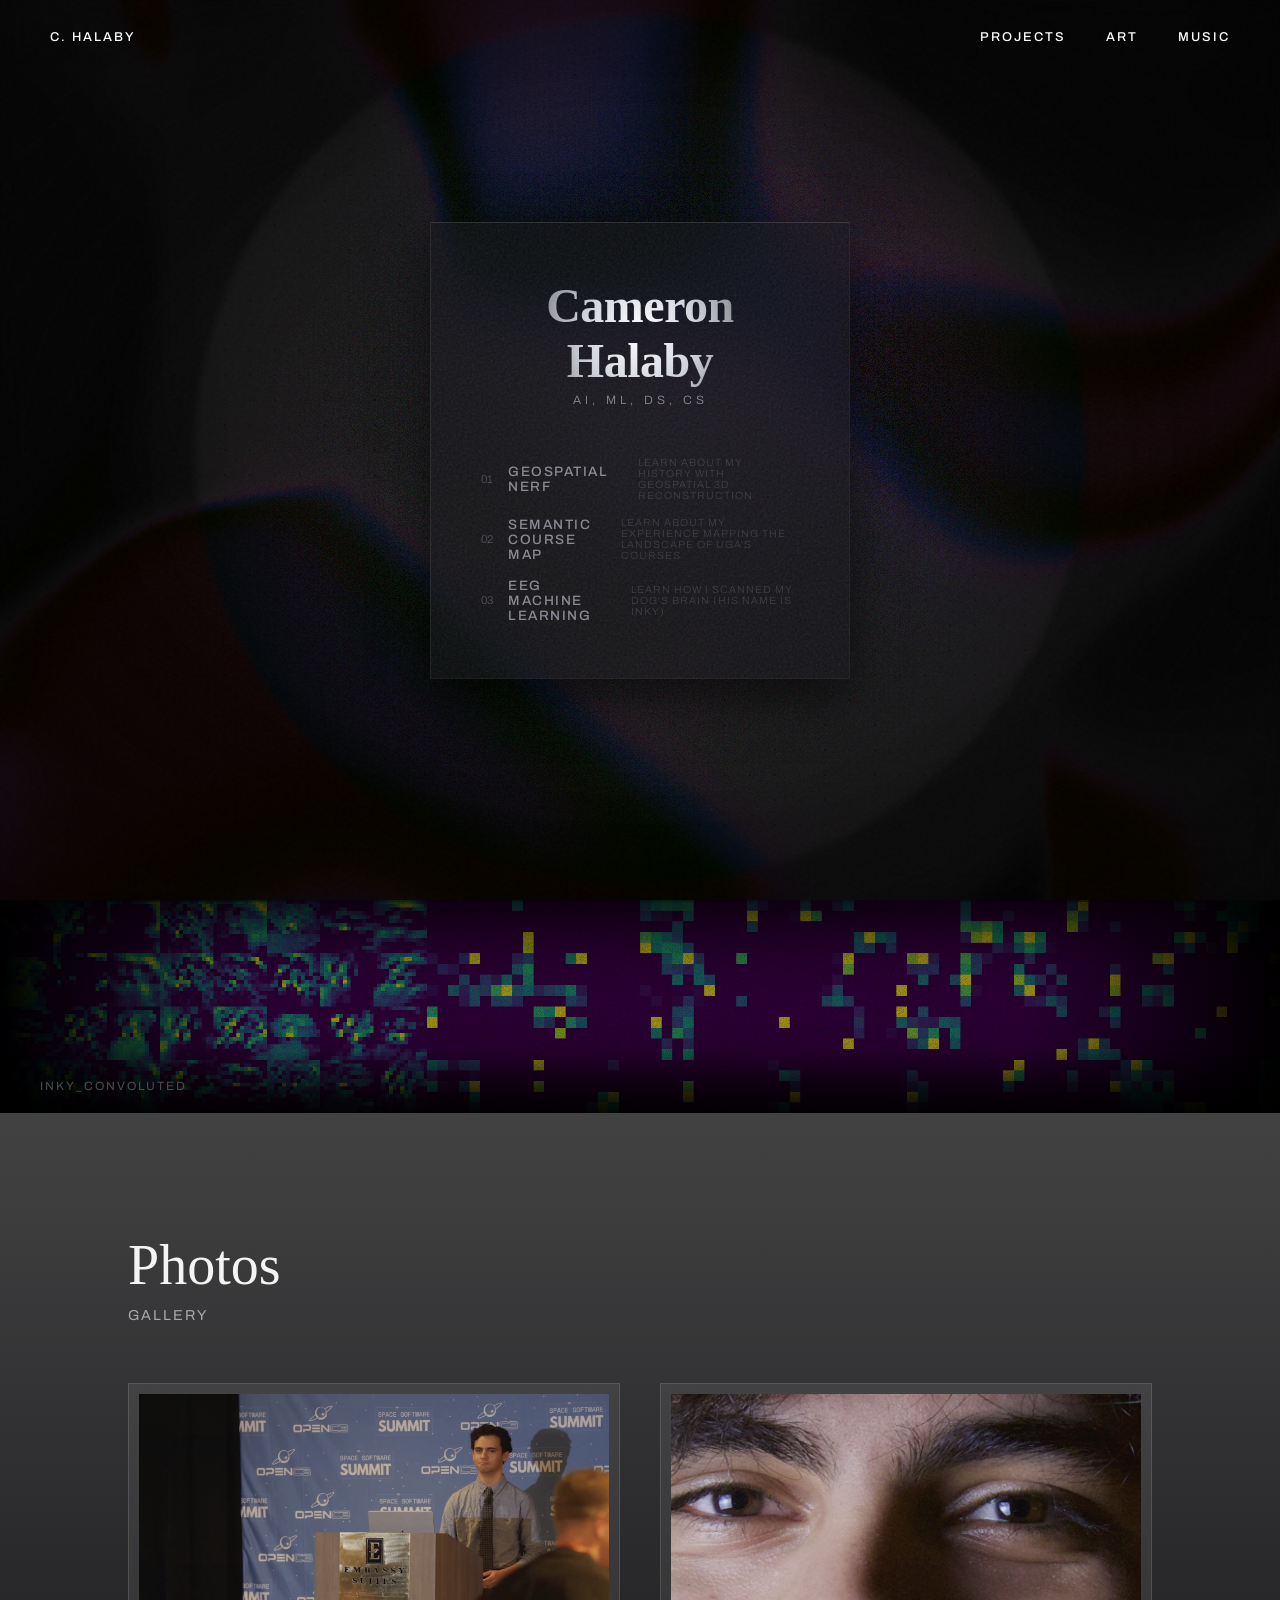
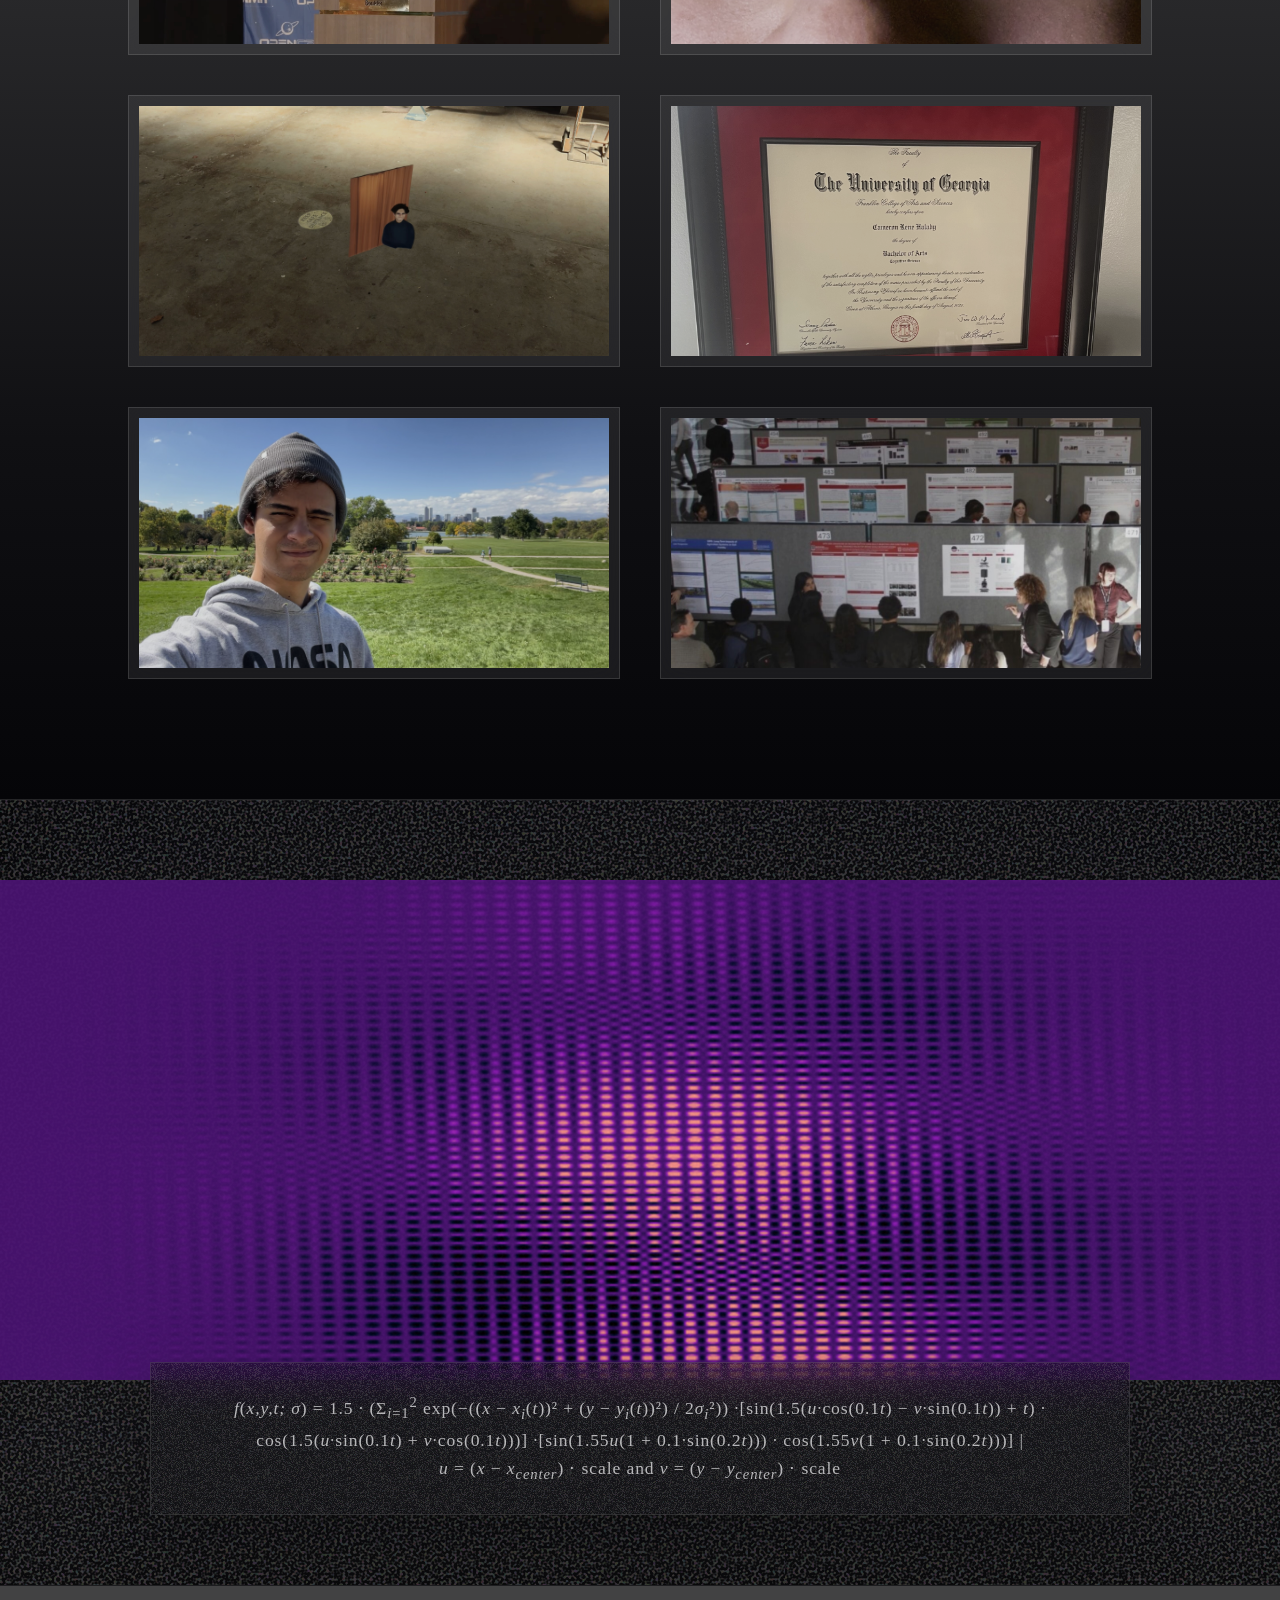
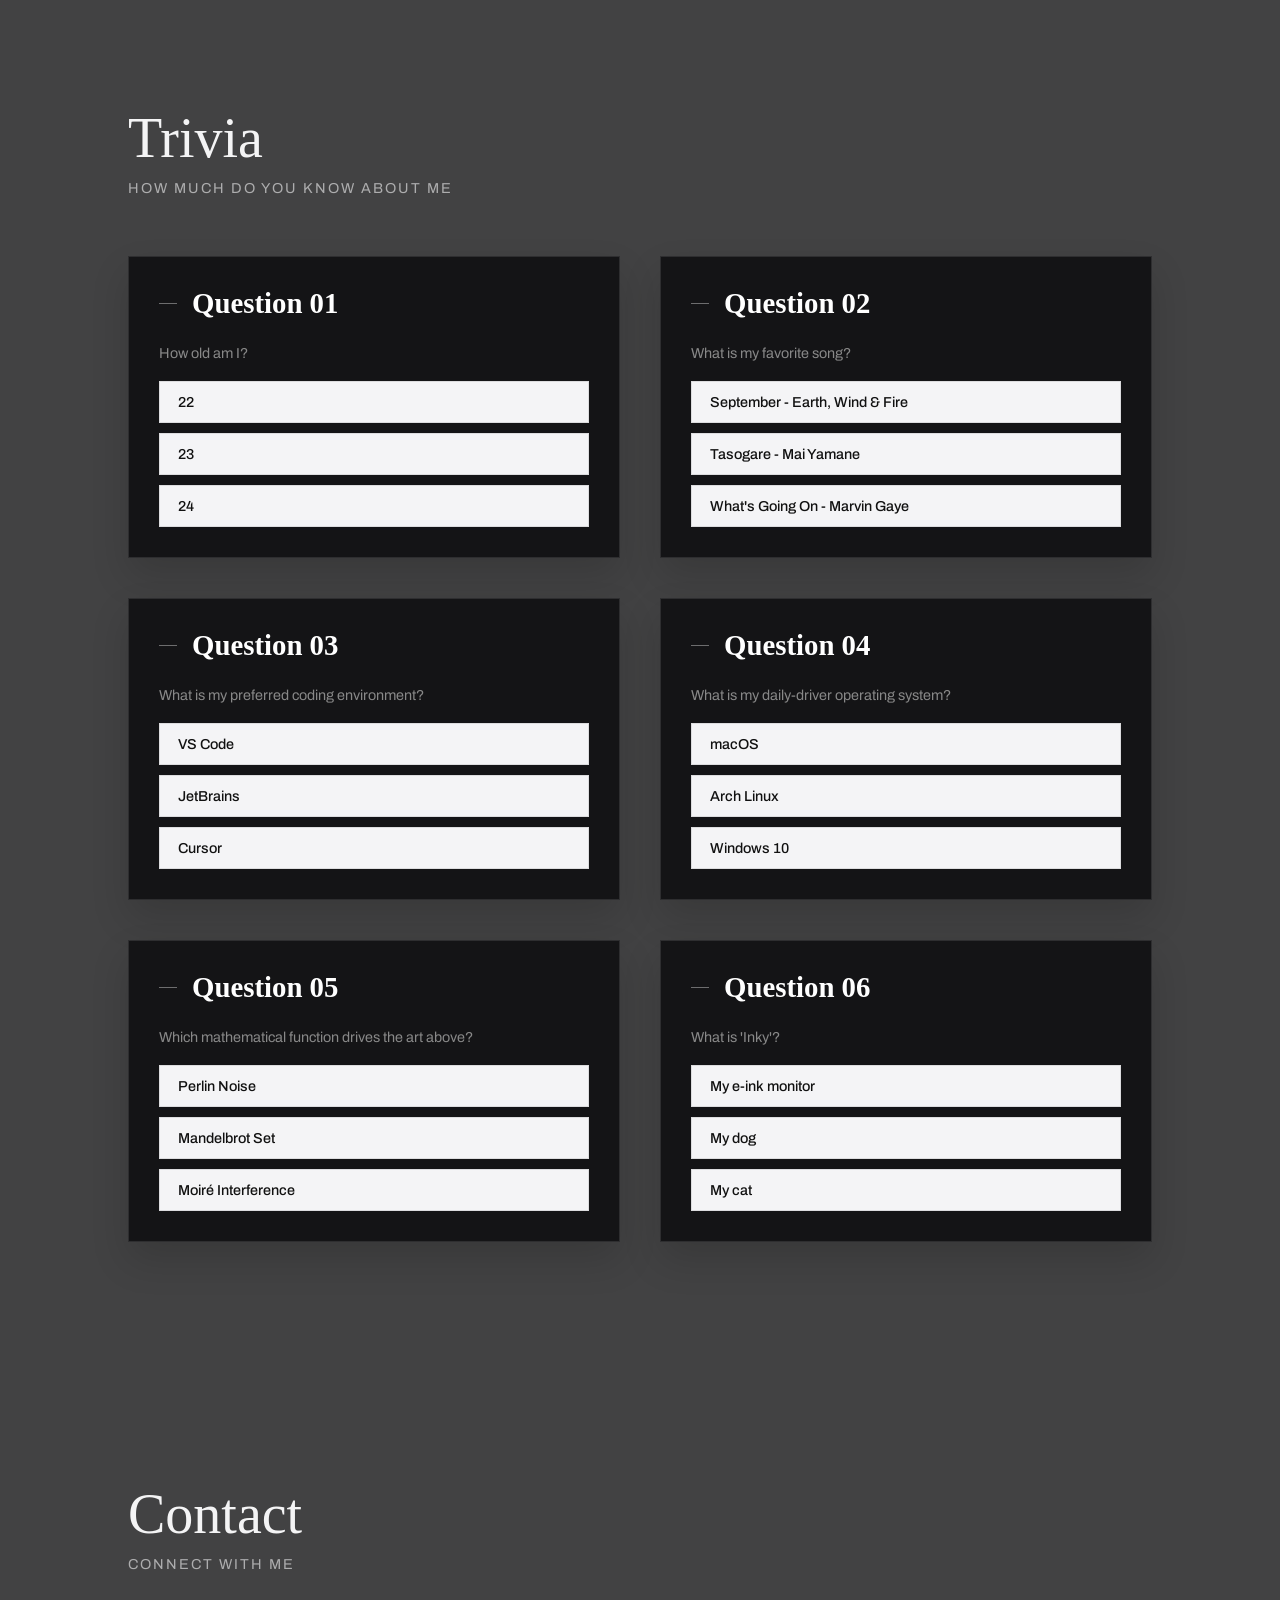
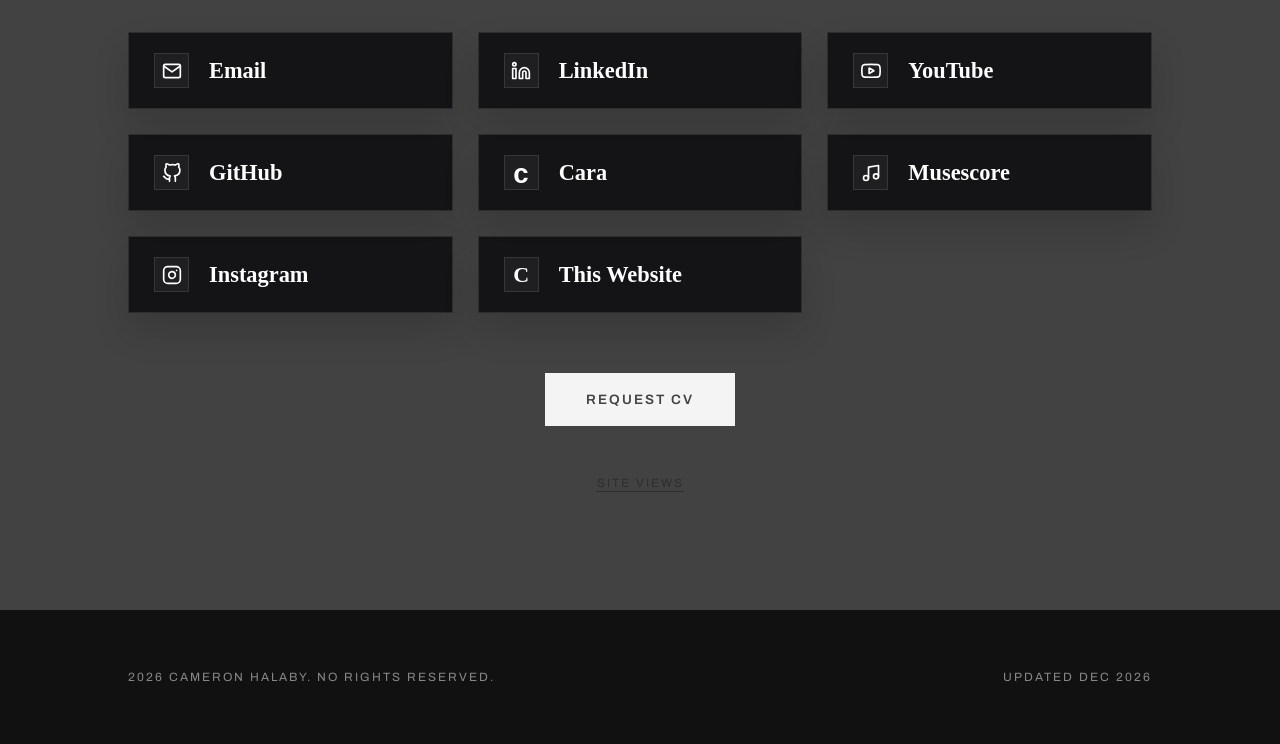
==== index.html @ 306b41c5 "Update" ====
<!DOCTYPE html>
<html lang="en">
<head>
    <meta charset="UTF-8">
    <meta name="viewport" content="width=device-width, initial-scale=1.0">
    <title>Cameron Halaby</title>
    
    <link rel="icon" href="./assets/icon.png" type="image/png">
    <link rel="preconnect" href="https://fonts.bunny.net">
    <link href="https://fonts.bunny.net/css?family=cormorant-garamond:400,500,600,700|archivo:300,400,500" rel="stylesheet" />

    <style>
        /* DYNAMIC THEME VARIABLES (Updated by JS) */
        :root {
            --bg-color: #ecece9;
            --heading-color: #111111;
            --text-color: #111111;
            --mouse-x: 50vw;
            --mouse-y: 50vh;
            --mouse-x-rel: 50%;
            --mouse-y-rel: 50%;
        }

        * { box-sizing: border-box; margin: 0; padding: 0; }
        img { display: block; margin: 0; }

        body, html {
            width: 100vw;
            background-color: var(--bg-color);
            font-family: 'Archivo', sans-serif;
            color: var(--text-color);
            -webkit-font-smoothing: antialiased;
            overflow-x: hidden;
            transition: background-color 2s ease, color 2s ease;
        }

        body::before {
            content: '';
            position: fixed;
            inset: -2px;
            z-index: 900;
            pointer-events: none;
            background: radial-gradient(ellipse at center, transparent 50%, rgba(0,0,0,0.18) 100%);
            backdrop-filter: blur(10px);
            -webkit-backdrop-filter: blur(10px);
            mask-image: radial-gradient(ellipse at center, transparent 54%, rgba(0,0,0,0.75) 82%, #000 100%);
            -webkit-mask-image: radial-gradient(ellipse at center, transparent 54%, rgba(0,0,0,0.75) 82%, #000 100%);
        }

        body::after {
            content: '';
            position: fixed;
            inset: 0;
            z-index: 901;
            pointer-events: none;
            opacity: 0.045;
            mix-blend-mode: overlay;
            background-image: url("data:image/svg+xml,%3Csvg viewBox='0 0 180 180' xmlns='http://www.w3.org/2000/svg'%3E%3Cfilter id='n'%3E%3CfeTurbulence type='fractalNoise' baseFrequency='1.1' numOctaves='2' stitchTiles='stitch'/%3E%3CfeColorMatrix type='matrix' values='1 0 0 0 0 0 1 0 0 0 0 0 1 0 0 0 0 0 6 -2.8'/%3E%3C/filter%3E%3Crect width='100%25' height='100%25' filter='url(%23n)'/%3E%3C/svg%3E");
        }

        /* NAVIGATION */
        .site-header {
            position: fixed; top: 0; width: 100%; padding: 30px 50px;
            display: flex; justify-content: space-between; align-items: center; z-index: 1000; pointer-events: none;
        }
        .header-logo, .header-nav a {
            pointer-events: auto; text-decoration: none; font-family: 'Archivo', sans-serif;
            font-size: 0.8rem; letter-spacing: 2px; text-transform: uppercase; font-weight: 500;
            color: #ffffff; mix-blend-mode: difference; 
        }
        .header-nav { display: flex; gap: 40px; }

        /* FLOATING AUDIO PLAYER WITH VOLUME */
        .audio-player { position: fixed; bottom: 30px; right: 40px; z-index: 9999; font-family: 'Archivo', sans-serif; font-size: 0.75rem; letter-spacing: 2px; text-transform: uppercase; color: #ffffff; opacity: 0; transition: opacity 1.5s ease; mix-blend-mode: difference; display: flex; flex-direction: column; align-items: flex-end; gap: 10px; }
        .audio-player a { color: inherit; text-decoration: none; pointer-events: auto; }
        .audio-player u { text-underline-offset: 4px; text-decoration-thickness: 1px; transition: color 0.3s ease; }
        .audio-player a:hover u { color: #a78bfa; }
        .audio-vol-wrapper { display: flex; align-items: center; gap: 10px; font-size: 0.6rem; opacity: 0.5; transition: opacity 0.3s; pointer-events: auto; }
        .audio-vol-wrapper:hover { opacity: 1; }
        .vol-slider { -webkit-appearance: none; width: 80px; height: 2px; background: rgba(255,255,255,0.3); border-radius: 1px; outline: none; cursor: pointer; }
        .vol-slider::-webkit-slider-thumb { -webkit-appearance: none; width: 8px; height: 8px; border-radius: 50%; background: #fff; }

        /* HERO SECTION */
        .hero-section {
            position: relative; width: 100vw; height: 100vh; background-color: #000000; overflow: hidden;
            display: flex; align-items: center; justify-content: center;
        }
        .hero-base-darkness { position: absolute; inset: 0; background-color: #000000; z-index: 0; }
        .spotlight-wrapper {
            position: absolute; inset: 0; z-index: 1;
            -webkit-mask-image: radial-gradient(circle 450px at var(--mouse-x) var(--mouse-y), rgba(0,0,0,1) 0%, rgba(0,0,0,0.5) 40%, rgba(0,0,0,0) 100%);
            mask-image: radial-gradient(circle 450px at var(--mouse-x) var(--mouse-y), rgba(0,0,0,1) 0%, rgba(0,0,0,0.5) 40%, rgba(0,0,0,0) 100%);
            transition: -webkit-mask-image 0.1s ease-out;
        }
        .fluid-texture {
            width: 120vw; height: 120vh; position: absolute; top: -10%; left: -10%;
            background: repeating-linear-gradient(45deg, #020105 0%, #08031a 10%, #180536 20%, #5c0d48 30%, #020105 40%);
            filter: url(#dithered-marble); opacity: 0.95; animation: fluidPan 40s linear infinite;
        }
        @keyframes fluidPan {
            0% { transform: translate(0, 0); } 50% { transform: translate(-2%, -2%); } 100% { transform: translate(0, 0); }
        }
        #flow-gradient-canvas {
            position: absolute;
            inset: -8%;
            width: 116%;
            height: 116%;
            z-index: 2;
            pointer-events: none;
            opacity: var(--hero-flow-opacity, 0.68);
            mix-blend-mode: normal;
            filter: saturate(1.12) contrast(1.02);
            transform: translateZ(0);
        }
        .hero-section::after {
            content: '';
            position: absolute;
            inset: 0;
            z-index: 3;
            pointer-events: none;
            opacity: var(--hero-flow-grain-opacity, 0.08);
            mix-blend-mode: overlay;
            background-image:
                radial-gradient(circle at center, transparent 0 52%, rgba(0,0,0,0.72) 100%),
                url("data:image/svg+xml,%3Csvg viewBox='0 0 96 96' xmlns='http://www.w3.org/2000/svg'%3E%3Cfilter id='n'%3E%3CfeTurbulence type='fractalNoise' baseFrequency='2.7' numOctaves='1' stitchTiles='stitch'/%3E%3CfeColorMatrix type='matrix' values='1 0 0 0 0 0 1 0 0 0 0 0 1 0 0 0 0 0 7 -3'/%3E%3C/filter%3E%3Crect width='100%25' height='100%25' filter='url(%23n)'/%3E%3C/svg%3E");
        }
        #particle-canvas { position: absolute; inset: 0; z-index: 4; pointer-events: none; }

        /* HERO EDITORIAL GLASS UI */
        .hero-ui { position: relative; z-index: 10; perspective: 2000px; }
        .glass-card {
            position: relative; width: 420px; padding: 55px 50px; border-radius: 0;
            background: rgba(12, 12, 15, 0.48); backdrop-filter: blur(28px) saturate(1.05);
            -webkit-backdrop-filter: blur(35px) saturate(1.1);
            border: 1px solid rgba(255, 255, 255, 0.08); border-top: 1px solid rgba(255, 255, 255, 0.15);
            border-left: 1px solid rgba(255, 255, 255, 0.1); box-shadow: 0 18px 45px rgba(0, 0, 0, 0.55);
            transform-style: preserve-3d; transition: transform 0.1s ease-out, box-shadow 0.1s ease-out;
            display: flex; flex-direction: column; align-items: center;
        }
        .glass-card::before {
            content: ''; position: absolute; inset: 0; opacity: 0.1;
            background-image: url("data:image/svg+xml,%3Csvg viewBox='0 0 200 200' xmlns='http://www.w3.org/2000/svg'%3E%3Cfilter id='noiseFilter'%3E%3CfeTurbulence type='fractalNoise' baseFrequency='0.9' numOctaves='2' stitchTiles='stitch'/%3E%3C/filter%3E%3Crect width='100%25' height='100%25' filter='url(%23noiseFilter)'/%3E%3C/svg%3E");
            z-index: -1; pointer-events: none;
        }
        .hero-name {
            font-family: 'Cormorant Garamond', serif; font-weight: 600; font-size: 3rem; letter-spacing: -0.5px;
            margin-bottom: 5px; text-align: center; position: relative; z-index: 1;
            background-image: radial-gradient(circle 280px at var(--mouse-x-rel) var(--mouse-y-rel), #ffffff 0%, #d1d5db 20%, #27272a 60%, #000000 100%);
            -webkit-background-clip: text; background-clip: text; -webkit-text-fill-color: transparent; color: transparent;
        }
        .hero-subtitle { font-weight: 300; font-size: 0.75rem; letter-spacing: 4px; text-transform: uppercase; color: #8a8a93; margin-bottom: 50px; text-align: center; }
        .hero-projects { display: flex; flex-direction: column; width: 100%; gap: 16px; transform: translateZ(25px); }
        .hero-project-item { display: flex; align-items: center; text-decoration: none; color: #8a8a93; font-size: 0.85rem; transition: all 0.4s ease; }
        .hp-num { font-weight: 300; font-size: 0.7rem; opacity: 0.5; margin-right: 15px; transition: color 0.4s ease; }
        .hp-name { font-weight: 500; letter-spacing: 1.5px; text-transform: uppercase; transition: transform 0.4s ease; }
        .hp-line { flex-grow: 1; height: 1px; background-color: rgba(255, 255, 255, 0.08); margin: 0 15px; transform-origin: left; transition: background-color 0.4s ease, transform 0.4s ease; }
        .hp-type { font-weight: 300; font-size: 0.65rem; letter-spacing: 1px; text-transform: uppercase; opacity: 0.3; transition: opacity 0.4s ease; }

        .hero-project-item:hover { color: #f4f4f5; }
        .hero-project-item:hover .hp-num { color: #d156b8; }
        .hero-project-item:hover .hp-name { transform: translateX(4px); }
        .hero-project-item:hover .hp-line { background-color: rgba(255, 255, 255, 0.25); transform: scaleX(0.95); }
        .hero-project-item:hover .hp-type { opacity: 1; }

        /* SECTIONS GENERAL */
        .page-section { padding: 120px 10%; }
        .section-header { margin-bottom: 60px; }
        .section-title { font-family: 'Cormorant Garamond', serif; font-size: 3.5rem; font-weight: 500; margin-bottom: 10px; color: var(--heading-color); }
        .section-subtitle { font-size: 0.9rem; text-transform: uppercase; letter-spacing: 2px; color: var(--heading-color); opacity: 0.6; margin-bottom: 60px; }
        .card-grid { display: grid; grid-template-columns: repeat(auto-fit, minmax(320px, 1fr)); gap: 40px; }

        /* OBSIDIAN CARDS */
        .obs-card {
            background: rgba(18, 18, 20, 0.94); border-radius: 0; padding: 30px; position: relative;
            border: 1px solid rgba(128,128,128,0.24); box-shadow: 0 18px 36px rgba(0,0,0,0.14);
            transform-style: preserve-3d; transition: transform 0.2s ease-out, border-color 0.2s ease, background 0.2s ease; text-decoration: none;
        }
        .obs-card:hover {
            border-color: rgba(128,128,128,0.48);
        }
        .obs-header { display: flex; align-items: center; gap: 15px; margin-bottom: 25px; transform: translateZ(20px); }
        .obs-icon { width: 45px; height: 45px; background: #202024; border: 1px solid rgba(255,255,255,0.12); border-radius: 0; }
        .obs-title { color: #ffffff; font-family: 'Cormorant Garamond', serif; font-size: 1.8rem; }

        /* 1:6 FULL WIDTH IMAGE SLIDESHOW STRIP */
        .slideshow-section {
            width: 100vw;
            padding: 0;
            margin: 0;
        }
        .slideshow-wrapper {
            position: relative;
            width: 100%;
            aspect-ratio: 6 / 1;
            background: #000;
            overflow: hidden;
        }
        
        /* Apply the vignette directly to the individual slides */
        .slide::before {
            content: ''; position: absolute; inset: 0; z-index: 3; pointer-events: none;
            background: linear-gradient(90deg, rgba(0,0,0,0.98) 0%, rgba(0,0,0,0.5) 20%, rgba(0,0,0,0.5) 80%, rgba(0,0,0,0.98) 100%);
            box-shadow: inset 0 30px 60px rgba(0,0,0,0.7), inset 0 -30px 60px rgba(0,0,0,0.7);
        }
        
        /* Apply the dither directly to the individual slides */
        .slide::after {
            content: ''; position: absolute; inset: 0; z-index: 4; pointer-events: none; 
            opacity: 0.45; mix-blend-mode: overlay;
            background-image: url("data:image/svg+xml,%3Csvg viewBox='0 0 200 200' xmlns='http://www.w3.org/2000/svg'%3E%3Cfilter id='noiseFilter'%3E%3CfeTurbulence type='fractalNoise' baseFrequency='1.5' numOctaves='1' stitchTiles='stitch'/%3E%3CfeColorMatrix type='matrix' values='1 0 0 0 0 0 1 0 0 0 0 0 1 0 0 0 0 0 6 -2'/%3E%3C/filter%3E%3Crect width='100%25' height='100%25' filter='url(%23noiseFilter)'/%3E%3C/svg%3E");
        }

        .slide {
            position: absolute;
            inset: 0;
            opacity: 0;
            transition: opacity 2.4s cubic-bezier(0.4, 0, 0.2, 1);
            display: flex;
            align-items: flex-end;
        }
        .slide.active { opacity: 1; z-index: 2; }
        .slide img {
            position: absolute;
            inset: 0;
            width: 100%;
            height: 100%;
            object-fit: cover;
            z-index: 1;
        }
        .slide-caption {
            position: relative;
            z-index: 5;
            width: 100%;
            padding: 30px 40px 20px 40px;
            background: linear-gradient(to top, rgba(0,0,0,0.8), transparent);
            color: #4b4b4b;
            font-family: 'Archivo', sans-serif;
            font-size: 0.75rem;
            letter-spacing: 2px;
            text-transform: uppercase;
        }

        /* PHOTOS SECTION */
        #photos {
            background:
                linear-gradient(180deg, var(--bg-color) 0%, #101013 72%, #050508 100%),
                radial-gradient(circle at 50% 0%, rgba(255,255,255,0.22) 0%, transparent 62%);
        }
        .photo-card {
            cursor: pointer;
            padding: 0;
            background: transparent;
            border: 0;
            box-shadow: none;
        }
        .photo-card:hover { border-color: transparent; }
        .photo-wrapper {
            position: relative; width: 100%; border-radius: 0; overflow: hidden; transform: translateZ(20px);
            padding: 10px;
            background: rgba(255,255,255,0.075);
            border: 1px solid rgba(255,255,255,0.12);
            backdrop-filter: blur(16px) saturate(1.05);
            -webkit-backdrop-filter: blur(16px) saturate(1.05);
        }
        .photo-wrapper img { width: 100%; height: 250px; object-fit: cover; display: block; transition: transform 0.5s ease, opacity 0.5s ease; opacity: 0.85; }
        .photo-card:hover .photo-wrapper img { transform: scale(1.05); opacity: 1; }
        
        .squiggle-left, .squiggle-right {
            position: absolute; top: 10px; bottom: 10px; width: 30px;
            background:
                radial-gradient(circle, rgba(255,255,255,0.42) 0 1px, transparent 1.4px) 0 0 / 8px 8px,
                linear-gradient(90deg, rgba(255,255,255,0.18), transparent);
            opacity: 0; transition: opacity 0.3s ease, transform 0.3s ease; z-index: 10; pointer-events: none;
        }
        .squiggle-left { left: 10px; transform: translateX(-8px); animation: edgeField 2.2s steps(8) infinite; }
        .squiggle-right { right: 10px; transform: translateX(8px) scaleX(-1); animation: edgeField 2.2s steps(8) infinite reverse; }
        .photo-card:hover .squiggle-left, .photo-card:hover .squiggle-right { opacity: 0.68; transform: translateX(0); }
        .photo-card:hover .squiggle-right { transform: translateX(0) scaleX(-1); }
        @keyframes edgeField { from { background-position: 0 0, 0 0; } to { background-position: 16px 24px, 0 0; } }

        /* LIGHTBOX WITH BACKDROP BLUR & PADDING */
        .lightbox {
            position: fixed; inset: 0; 
            background: rgba(0, 0, 0, 0.75); 
            backdrop-filter: blur(15px);
            -webkit-backdrop-filter: blur(15px);
            z-index: 3000; display: none; align-items: center; justify-content: center; 
            opacity: 0; transition: opacity 0.3s ease;
            padding: 55px; 
        }
        .lightbox.active { display: flex; opacity: 1; }
        .lightbox img {
            max-width: 100%; max-height: 100%; object-fit: contain;
            border-radius: 0; box-shadow: 0 0 60px rgba(0,0,0,0.8);
        }
        .lightbox-close {
            position: absolute; top: 30px; right: 40px; color: #fff; font-size: 2.5rem; cursor: pointer; transition: transform 0.2s ease; z-index: 3001;
        }
        .lightbox-close:hover { transform: scale(1.2); }

        /* GENERATIVE ART SECTION */
        .art-section {
            position: relative;
            padding: 80px 0 70px 0;
            background:
                linear-gradient(180deg, rgba(5,5,8,0.94), rgba(5,5,8,0.82)),
                radial-gradient(circle at 50% 0%, rgba(255,255,255,0.035), transparent 58%);
            color: #f0f0f0;
            overflow: hidden;
            border-top: 1px solid rgba(128,128,128,0.18);
            border-bottom: 1px solid rgba(128,128,128,0.18);
            box-shadow: inset 0 1px 0 rgba(255,255,255,0.04), inset 0 -70px 110px rgba(0,0,0,0.42);
        }
        .art-section::before {
            content: '';
            position: absolute;
            inset: 0;
            pointer-events: none;
            opacity: 0.24;
            mix-blend-mode: screen;
            background-image: url("data:image/svg+xml,%3Csvg viewBox='0 0 120 120' xmlns='http://www.w3.org/2000/svg'%3E%3Cfilter id='noiseFilter'%3E%3CfeTurbulence type='fractalNoise' baseFrequency='2.4' numOctaves='1' stitchTiles='stitch'/%3E%3CfeColorMatrix type='matrix' values='1 0 0 0 0 0 1 0 0 0 0 0 1 0 0 0 0 0 5 -2.2'/%3E%3C/filter%3E%3Crect width='100%25' height='100%25' filter='url(%23noiseFilter)'/%3E%3C/svg%3E");
        }
        .art-title-formula {
            position: relative; z-index: 2; max-width: 980px; overflow: hidden;
            font-family: 'Cormorant Garamond', serif; font-size: 1.1rem; font-weight: 400; text-align: center;
            margin: -18px auto 0; padding: 28px 36px; line-height: 1.6; letter-spacing: 0.05em; color: rgba(244,244,245,0.72);
            background: rgba(8, 8, 12, 0.42);
            border: 1px solid rgba(255,255,255,0.12);
            backdrop-filter: blur(18px) saturate(1.1);
            -webkit-backdrop-filter: blur(18px) saturate(1.1);
            box-shadow: 0 24px 70px rgba(0,0,0,0.26);
        }
        .art-title-formula::before {
            content: '';
            position: absolute;
            inset: 0;
            pointer-events: none;
            opacity: 0.16;
            mix-blend-mode: screen;
            background-image: url("data:image/svg+xml,%3Csvg viewBox='0 0 90 90' xmlns='http://www.w3.org/2000/svg'%3E%3Cfilter id='noiseFilter'%3E%3CfeTurbulence type='fractalNoise' baseFrequency='3.1' numOctaves='1' stitchTiles='stitch'/%3E%3CfeColorMatrix type='matrix' values='1 0 0 0 0 0 1 0 0 0 0 0 1 0 0 0 0 0 6 -2.8'/%3E%3C/filter%3E%3Crect width='100%25' height='100%25' filter='url(%23noiseFilter)'/%3E%3C/svg%3E");
        }
        .art-title-formula b { font-weight: 600; color: #ccc; }
        .art-title-formula i { font-style: italic; }
        #function-art-canvas { position: relative; z-index: 1; display: block; width: 100%; height: 500px; background-color: #020205; opacity: 0.92; }

        /* TRIVIA & CONTACT CARDS (Reused lists) */
        .obs-list { display: flex; flex-direction: column; gap: 10px; transform: translateZ(10px); }
        .obs-item {
            background: #f4f4f6; padding: 12px 18px; border-radius: 0; display: flex; justify-content: space-between; align-items: center;
            color: #111; font-weight: 500; font-size: 0.9rem;
            border: 1px solid rgba(17,17,17,0.1);
            box-shadow: none;
            transition: transform 0.3s ease, background 0.3s ease, color 0.3s ease, box-shadow 0.3s ease;
        }

        /* QUIZ INTERACTIVE OPTIONS */
        .quiz-option { cursor: pointer; }
        .quiz-option:hover { transform: translateY(-2px); background: #ffffff; }
        .quiz-option.correct {
            background: #059669 !important; color: #ffffff !important;
            box-shadow: 0 0 15px rgba(16, 185, 129, 0.4) !important;
        }
        .quiz-option.wrong {
            background: #e11d48 !important; color: #ffffff !important;
            box-shadow: 0 0 15px rgba(225, 29, 72, 0.4) !important; opacity: 0.7;
        }

        /* CONTACT SECTION SPECIFICS */
        .contact-grid { display: grid; grid-template-columns: repeat(auto-fit, minmax(250px, 1fr)); gap: 25px; }
        .contact-card { display: flex; align-items: center; gap: 20px; padding: 20px 25px; text-decoration: none; color: var(--text-color); }
        .contact-card .obs-icon { 
            width: 35px; height: 35px; flex-shrink: 0; border-radius: 0; transform: translateZ(10px); 
            display: flex; justify-content: center; align-items: center;
            background: rgba(255, 255, 255, 0.05); border: 1px solid rgba(255, 255, 255, 0.1);
        }
        #trivia .obs-icon {
            width: 18px;
            height: 1px;
            background: rgba(255,255,255,0.38) !important;
            border: 0;
        }
        .contact-card .obs-title { font-size: 1.4rem; transform: translateZ(10px); }
        .request-cv-btn {
            display: inline-block; font-family: 'Archivo', sans-serif; text-transform: uppercase; font-size: 0.85rem; letter-spacing: 2px;
            font-weight: 600; color: var(--bg-color); padding: 18px 40px; border: 1px solid var(--heading-color);
            background: var(--heading-color); text-decoration: none; border-radius: 0; transition: all 0.3s ease; margin-top: 60px;
        }
        .request-cv-btn:hover { background: transparent; color: var(--heading-color); border-color: var(--heading-color); }

        /* FOOTER */
        .site-footer {
            background-color: #111111; color: #888; padding: 60px 10%; display: flex; justify-content: space-between;
            align-items: center; font-size: 0.75rem; letter-spacing: 2px; text-transform: uppercase;
        }

    </style>
</head>
<body>

    <svg style="display: none;">
        <defs>
            <filter id="dithered-marble" x="-20%" y="-20%" width="140%" height="140%">
                <feTurbulence type="fractalNoise" baseFrequency="0.003" numOctaves="2" result="fluidNoise" />
                <feColorMatrix type="matrix" values="1 0 0 0 0 0 1 0 0 0 0 0 1 0 0 0 0 0 4 -1.5" in="fluidNoise" result="fluidContrast" />
                <feDisplacementMap xChannelSelector="R" yChannelSelector="G" scale="400" in="SourceGraphic" in2="fluidContrast" result="marbled" />
                <feTurbulence type="fractalNoise" baseFrequency="1.2" numOctaves="1" result="ditherNoise" />
                <feColorMatrix type="matrix" values="1 0 0 0 0 0 1 0 0 0 0 0 1 0 0 0 0 0 8 -3" in="ditherNoise" result="sharpDither" />
                <feComposite operator="arithmetic" k1="0" k2="0.8" k3="0.4" k4="0" in="marbled" in2="sharpDither" result="mixed" />
                <feComponentTransfer in="mixed">
                    <feFuncR type="discrete" tableValues="0 0.15 0.4 0.7 1"/><feFuncG type="discrete" tableValues="0 0.15 0.4 0.7 1"/><feFuncB type="discrete" tableValues="0 0.15 0.4 0.7 1"/>
                </feComponentTransfer>
            </filter>
        </defs>
    </svg>

    <nav class="site-header">
        <a href="#" class="header-logo">C. Halaby</a>
        <div class="header-nav">
            <a href="projects.html">Projects</a>
            <a href="art.html">Art</a>
            <a href="music.html">Music</a>
        </div>
    </nav>

    <!-- Global Audio Player with Volume Slider -->
    <div class="audio-player" id="audio-player">
        <span>Playing <a href="music.html"><u id="track-name">Loading...</u></a></span>
        <div class="audio-vol-wrapper">
            VOL <input type="range" class="vol-slider" id="bg-vol-slider" min="0" max="1" step="0.01" value="0.4">
        </div>
    </div>

    <main>
        <section class="hero-section" id="hero">
            <div class="hero-base-darkness"></div>
            <div class="spotlight-wrapper" id="spotlight"><div class="fluid-texture"></div></div>
            <canvas id="flow-gradient-canvas" aria-hidden="true"></canvas>
            <canvas id="particle-canvas"></canvas>

            <!-- The Observer (ML Ghost Cursor) -->
            <svg id="observer-canvas" style="position: absolute; inset: 0; width: 100%; height: 100%; z-index: 5; pointer-events: none;">
                <!-- Straight tether line -->
                <path id="observer-tether" fill="none" stroke="rgba(255, 255, 255, 0.0)" stroke-width="1.5" stroke-dasharray="3,3" />
                
                <!-- Transparent Ghost Mouse Icon -->
                <g id="observer-ghost" style="transform: translate(-50px, -50px); transition: opacity 0.2s;">
                    <path d="M0,0 L8,22 L11.5,14 L19,16.5 Z" fill="rgba(255, 255, 255, 0.1)" stroke="rgba(255, 255, 255, 0.05)" stroke-width="1" filter="url(#ghost-glow)" />
                </g>
                
                <defs>
                    <filter id="ghost-glow" x="-50%" y="-50%" width="200%" height="200%">
                        <feGaussianBlur stdDeviation="3" result="blur" />
                        <feComposite in="SourceGraphic" in2="blur" operator="over" />
                    </filter>
                </defs>
            </svg>
            
            <div class="hero-ui">
                <div class="glass-card" id="glass-card">
                    <h1 class="hero-name">Cameron Halaby</h1>
                    <div class="hero-subtitle">AI, ML, DS, CS</div>
                    <nav class="hero-projects">
                        <a href="projects.html" class="hero-project-item"><span class="hp-num">01</span><span class="hp-name">Geospatial NeRF</span><span class="hp-line"></span><span class="hp-type">Learn about my history with geospatial 3D reconstruction</span></a>
                        <a href="projects.html" class="hero-project-item"><span class="hp-num">02</span><span class="hp-name">Semantic Course Map</span><span class="hp-line"></span><span class="hp-type">Learn about my experience mapping the landscape of UGA's courses</span></a>
                        <a href="projects.html" class="hero-project-item"><span class="hp-num">03</span><span class="hp-name">EEG Machine Learning</span><span class="hp-line"></span><span class="hp-type">Learn how I scanned my dog's brain (his name is Inky)</span></a>
                    </nav>
                </div>
            </div>
        </section>

        <!-- 1:6 FULL WIDTH IMAGE SLIDESHOW STRIP -->
        <section class="slideshow-section">
            <div class="slideshow-wrapper" id="image-slideshow">
                <div class="slide active">
                    <img src="./assets/strip1.jpg" alt="Slide 1">
                    <div class="slide-caption">caterpillar</div>
                </div>
                <div class="slide">
                    <img src="./assets/strip2.jpg" alt="Slide 2">
                    <div class="slide-caption">tolantongo</div>
                </div>
                <div class="slide">
                    <img src="./assets/strip3.jpg" alt="Slide 3">
                    <div class="slide-caption">Data Subsystems</div>
                </div>
                <div class="slide">
                    <img src="./assets/strip4.jpg" alt="Slide 4">
                    <div class="slide-caption">inky</div>
                </div>
                <div class="slide">
                    <img src="./assets/strip5.jpg" alt="Slide 5">
                    <div class="slide-caption">inky_convoluted</div>
                </div>
                <div class="slide">
                    <img src="./assets/strip6.jpg" alt="Slide 6">
                    <div class="slide-caption">cameron</div>
                </div>
                <div class="slide">
                    <img src="./assets/strip7.jpg" alt="Slide 7">
                    <div class="slide-caption">cameron_convoluted</div>
                </div>
                <div class="slide">
                    <img src="./assets/strip8.jpg" alt="Slide 8">
                    <div class="slide-caption">yucca</div>
                </div>
                <div class="slide">
                    <img src="./assets/strip9.jpg" alt="Slide 9">
                    <div class="slide-caption">orb weaver</div>
                </div>
                <div class="slide">
                    <img src="./assets/strip10.jpg" alt="Slide 10">
                    <div class="slide-caption">boulder</div>
                </div>
            </div>
        </section>

        <!-- PHOTOS GALLERY SECTION -->
        <section class="page-section" id="photos">
            <div class="section-header">
                <h2 class="section-title">Photos</h2>
                <p class="section-subtitle">Gallery</p>
            </div>
            
            <div class="card-grid">
                <div class="obs-card photo-card" onclick="openLightbox('./assets/p1.jpg')">
                    <div class="photo-wrapper">
                        <div class="squiggle-left"></div><div class="squiggle-right"></div>
                        <img src="./assets/p1.jpg" alt="Photo 1">
                    </div>
                </div>
                <div class="obs-card photo-card" onclick="openLightbox('./assets/p2.jpg')">
                    <div class="photo-wrapper">
                        <div class="squiggle-left"></div><div class="squiggle-right"></div>
                        <img src="./assets/p2.jpg" alt="Photo 2">
                    </div>
                </div>
                <div class="obs-card photo-card" onclick="openLightbox('./assets/p3.jpg')">
                    <div class="photo-wrapper">
                        <div class="squiggle-left"></div><div class="squiggle-right"></div>
                        <img src="./assets/p3.jpg" alt="Photo 3">
                    </div>
                </div>
                <div class="obs-card photo-card" onclick="openLightbox('./assets/p4.jpg')">
                    <div class="photo-wrapper">
                        <div class="squiggle-left"></div><div class="squiggle-right"></div>
                        <img src="./assets/p4.jpg" alt="Photo 4">
                    </div>
                </div>
                <div class="obs-card photo-card" onclick="openLightbox('./assets/p5.jpg')">
                    <div class="photo-wrapper">
                        <div class="squiggle-left"></div><div class="squiggle-right"></div>
                        <img src="./assets/p5.jpg" alt="Photo 5">
                    </div>
                </div>
                <div class="obs-card photo-card" onclick="openLightbox('./assets/p6.jpg')">
                    <div class="photo-wrapper">
                        <div class="squiggle-left"></div><div class="squiggle-right"></div>
                        <img src="./assets/p6.jpg" alt="Photo 6">
                    </div>
                </div>
            </div>
        </section>

        <!-- GENERATIVE ART SECTION -->
        <section class="art-section" id="generative-art">
            <canvas id="function-art-canvas"></canvas>
            <h2 class="art-title-formula">
                <i>f</i>(<i>x,y,t; σ</i>) = 1.5 · (Σ<sub><i>i</i>=1</sub><sup>2</sup> exp(−((<i>x</i> − <i>x<sub>i</sub></i>(<i>t</i>))² + (<i>y</i> − <i>y<sub>i</sub></i>(<i>t</i>))²) / 2<i>σ<sub>i</sub></i>²)) ·[sin(1.5(<i>u</i>·cos(0.1<i>t</i>) − <i>v</i>·sin(0.1<i>t</i>)) + <i>t</i>) · cos(1.5(<i>u</i>·sin(0.1<i>t</i>) + <i>v</i>·cos(0.1<i>t</i>)))] ·[sin(1.55<i>u</i>(1 + 0.1·sin(0.2<i>t</i>))) · cos(1.55<i>v</i>(1 + 0.1·sin(0.2<i>t</i>)))] |<br> <i>u</i> = (<i>x</i> − <i>x<sub>center</sub></i>​) ⋅ scale and <i>v</i> = (<i>y</i> − <i>y<sub>center</sub></i>) ⋅ scale
            </h2>
        </section>

        <!-- TRIVIA QUIZ SECTION -->
        <section class="page-section" id="trivia">
            <div class="section-header">
                <h2 class="section-title">Trivia</h2>
                <p class="section-subtitle">How much do you know about me</p>
            </div>
            
            <div class="card-grid">

                <div class="obs-card">
                    <div class="obs-header">
                        <div class="obs-icon"></div>
                        <h3 class="obs-title">Question 01</h3>
                    </div>
                    <p style="color: #888; font-size: 0.9rem; margin-bottom: 20px;">How old am I?</p>
                    <div class="obs-list quiz-container">
                        <div class="obs-item quiz-option" onclick="checkAnswer(this, false)"><span>22</span></div>
                        <div class="obs-item quiz-option" data-correct="true" onclick="checkAnswer(this, true)"><span>23</span></div>
                        <div class="obs-item quiz-option" onclick="checkAnswer(this, false)"><span>24</span></div>
                    </div>
                </div>
                
                <div class="obs-card">
                    <div class="obs-header">
                        <div class="obs-icon"></div>
                        <h3 class="obs-title">Question 02</h3>
                    </div>
                    <p style="color: #888; font-size: 0.9rem; margin-bottom: 20px;">What is my favorite song?</p>
                    <div class="obs-list quiz-container">
                        <div class="obs-item quiz-option" data-correct="true" onclick="checkAnswer(this, true)"><span>September - Earth, Wind & Fire</span></div>
                        <div class="obs-item quiz-option" data-correct="true" onclick="checkAnswer(this, true)"><span>Tasogare - Mai Yamane</span></div>
                        <div class="obs-item quiz-option" data-correct="true" onclick="checkAnswer(this, true)"><span>What's Going On - Marvin Gaye</span></div>
                    </div>
                </div>

                <div class="obs-card">
                    <div class="obs-header">
                        <div class="obs-icon"></div>
                        <h3 class="obs-title">Question 03</h3>
                    </div>
                    <p style="color: #888; font-size: 0.9rem; margin-bottom: 20px;">What is my preferred coding environment?</p>
                    <div class="obs-list quiz-container">
                        <div class="obs-item quiz-option" data-correct="true" onclick="checkAnswer(this, true)"><span>VS Code</span></div>
                        <div class="obs-item quiz-option" onclick="checkAnswer(this, false)"><span>JetBrains</span></div>
                        <div class="obs-item quiz-option" onclick="checkAnswer(this, false)"><span>Cursor</span></div>
                    </div>
                </div>

                <div class="obs-card">
                    <div class="obs-header">
                        <div class="obs-icon"></div>
                        <h3 class="obs-title">Question 04</h3>
                    </div>
                    <p style="color: #888; font-size: 0.9rem; margin-bottom: 20px;">What is my daily-driver operating system?</p>
                    <div class="obs-list quiz-container">
                        <div class="obs-item quiz-option" data-correct="true" onclick="checkAnswer(this, true)"><span>macOS</span></div>
                        <div class="obs-item quiz-option" onclick="checkAnswer(this, false)"><span>Arch Linux</span></div>
                        <div class="obs-item quiz-option" onclick="checkAnswer(this, false)"><span>Windows 10</span></div>
                    </div>
                </div>

                <div class="obs-card">
                    <div class="obs-header">
                        <div class="obs-icon"></div>
                        <h3 class="obs-title">Question 05</h3>
                    </div>
                    <p style="color: #888; font-size: 0.9rem; margin-bottom: 20px;">Which mathematical function drives the art above?</p>
                    <div class="obs-list quiz-container">
                        <div class="obs-item quiz-option" onclick="checkAnswer(this, false)"><span>Perlin Noise</span></div>
                        <div class="obs-item quiz-option" onclick="checkAnswer(this, false)"><span>Mandelbrot Set</span></div>
                        <div class="obs-item quiz-option" data-correct="true" onclick="checkAnswer(this, true)"><span>Moiré Interference</span></div>
                    </div>
                </div>

                <div class="obs-card">
                    <div class="obs-header">
                        <div class="obs-icon"></div>
                        <h3 class="obs-title">Question 06</h3>
                    </div>
                    <p style="color: #888; font-size: 0.9rem; margin-bottom: 20px;">What is 'Inky'?</p>
                    <div class="obs-list quiz-container">
                        <div class="obs-item quiz-option" onclick="checkAnswer(this, false)"><span>My e-ink monitor</span></div>
                        <div class="obs-item quiz-option" data-correct="true" onclick="checkAnswer(this, true)"><span>My dog</span></div>
                        <div class="obs-item quiz-option" onclick="checkAnswer(this, false)"><span>My cat</span></div>
                    </div>
                </div>

            </div>
        </section>

        <!-- CONTACT SECTION -->
        <section class="page-section" id="contact">
            <div class="section-header">
                <h2 class="section-title">Contact</h2>
                <p class="section-subtitle">Connect With Me</p>
            </div>
            
            <div class="contact-grid">
                <a href="mailto:crhalaby652@gmail.com" class="obs-card contact-card">
                    <div class="obs-icon">
                        <svg width="20" height="20" viewBox="0 0 24 24" fill="none" stroke="#fff" stroke-width="2" stroke-linecap="round" stroke-linejoin="round"><path d="M4 4h16c1.1 0 2 .9 2 2v12c0 1.1-.9 2-2 2H4c-1.1 0-2-.9-2-2V6c0-1.1.9-2 2-2z"></path><polyline points="22,6 12,13 2,6"></polyline></svg>
                    </div>
                    <h3 class="obs-title">Email</h3>
                </a>
                <a href="https://www.linkedin.com/in/cameronhalaby/" class="obs-card contact-card">
                    <div class="obs-icon">
                        <svg width="20" height="20" viewBox="0 0 24 24" fill="none" stroke="#fff" stroke-width="2" stroke-linecap="round" stroke-linejoin="round"><path d="M16 8a6 6 0 0 1 6 6v7h-4v-7a2 2 0 0 0-2-2 2 2 0 0 0-2 2v7h-4v-7a6 6 0 0 1 6-6z"></path><rect x="2" y="9" width="4" height="12"></rect><circle cx="4" cy="4" r="2"></circle></svg>
                    </div>
                    <h3 class="obs-title">LinkedIn</h3>
                </a>
                <a href="https://www.youtube.com/@cameronhalaby" class="obs-card contact-card">
                    <div class="obs-icon">
                        <svg width="20" height="20" viewBox="0 0 24 24" fill="none" stroke="#fff" stroke-width="2" stroke-linecap="round" stroke-linejoin="round"><path d="M22.54 6.42a2.78 2.78 0 0 0-1.94-2C18.88 4 12 4 12 4s-6.88 0-8.6.46a2.78 2.78 0 0 0-1.94 2A29 29 0 0 0 1 11.75a29 29 0 0 0 .46 5.33 2.78 2.78 0 0 0 1.94 2c1.72.46 8.6.46 8.6.46s6.88 0 8.6-.46a2.78 2.78 0 0 0 1.94-2 29 29 0 0 0 .46-5.33 29 29 0 0 0-.46-5.33z"></path><polygon points="9.75 15.02 15.5 11.75 9.75 8.48 9.75 15.02"></polygon></svg>
                    </div>
                    <h3 class="obs-title">YouTube</h3>
                </a>
                <a href="https://github.com/cameornh" class="obs-card contact-card">
                    <div class="obs-icon">
                        <svg width="20" height="20" viewBox="0 0 24 24" fill="none" stroke="#fff" stroke-width="2" stroke-linecap="round" stroke-linejoin="round"><path d="M9 19c-5 1.5-5-2.5-7-3m14 6v-3.87a3.37 3.37 0 0 0-.94-2.61c3.14-.35 6.44-1.54 6.44-7A5.44 5.44 0 0 0 20 4.77 5.07 5.07 0 0 0 19.91 1S18.73.65 16 2.48a13.38 13.38 0 0 0-7 0C6.27.65 5.09 1 5.09 1A5.07 5.07 0 0 0 5 4.77a5.44 5.44 0 0 0-1.5 3.78c0 5.42 3.3 6.61 6.44 7A3.37 3.37 0 0 0 9 18.13V22"></path></svg>
                    </div>
                    <h3 class="obs-title">GitHub</h3>
                </a>
                <a href="https://cara.app/cameornh" class="obs-card contact-card">
                    <div class="obs-icon">
                        <svg width="30" height="30" viewBox="0 0 24 24"><text x="50%" y="50%" font-family="Arial, sans-serif" font-size="22" font-weight="bold" fill="#fff" text-anchor="middle" dominant-baseline="central">c</text></svg>
                    </div>
                    <h3 class="obs-title">Cara</h3>
                </a>
                <a href="https://musescore.com/user/29944764" class="obs-card contact-card">
                    <div class="obs-icon">
                        <svg width="20" height="20" viewBox="0 0 24 24" fill="none" stroke="#fff" stroke-width="2" stroke-linecap="round" stroke-linejoin="round"><path d="M9 18V5l12-2v13"></path><circle cx="6" cy="18" r="3"></circle><circle cx="18" cy="16" r="3"></circle></svg>
                    </div>
                    <h3 class="obs-title">Musescore</h3>
                </a>
                <a href="https://www.instagram.com/cameronhalaby" class="obs-card contact-card">
                    <div class="obs-icon">
                        <svg width="20" height="20" viewBox="0 0 24 24" fill="none" stroke="#fff" stroke-width="2" stroke-linecap="round" stroke-linejoin="round"><rect x="2" y="2" width="20" height="20" rx="5" ry="5"></rect><path d="M16 11.37A4 4 0 1 1 12.63 8 4 4 0 0 1 16 11.37z"></path><line x1="17.5" y1="6.5" x2="17.51" y2="6.5"></line></svg>
                    </div>
                    <h3 class="obs-title">Instagram</h3>
                </a>
                <a href="https://www.cameronhalaby.com" class="obs-card contact-card">
                    <div class="obs-icon">
                        <span style="color:#fff; font-family:'Cormorant Garamond',serif; font-weight:700; font-size:22px;">C</span>
                    </div>
                    <h3 class="obs-title">This Website</h3>
                </a>
            </div>

            <!-- Pre-drafted Email Button -->
            <div style="text-align: center;">
                <a href="mailto:crhalaby652@gmail.com?subject=CV%20Request&body=Hi%20Cameron,%0D%0A%0D%0AI%20was%20viewing%20your%20portfolio%20and%20would%20love%20to%20request%20a%20copy%20of%20your%20latest%20CV.%0D%0A%0D%0AThanks" class="request-cv-btn">Request CV</a>
            </div>

            <!-- SITE VIEWS WIDGET -->
            <div style="text-align: center; margin-top: 50px; display: flex; flex-direction: column; align-items: center;">
                <a href="javascript:void(0)" id="toggle-visitors-btn" style="color: var(--text-color); font-family: 'Archivo', sans-serif; font-size: 0.75rem; letter-spacing: 2px; text-transform: uppercase; text-decoration: underline; text-underline-offset: 4px; opacity: 0.4; transition: opacity 0.3s ease;">Site Views</a>
                
                <!-- Replaced display:none with a max-height container so the script can detect proper width on load -->
                <div id="visitors-map-container" style="max-height: 0px; opacity: 0; width: 100%; max-width: 320px; transition: all 0.5s ease; overflow: hidden;">
                    <div style="margin-top: 25px; border-radius: 0; overflow: hidden; box-shadow: 0 10px 30px rgba(0,0,0,0.2);">
                        <script type="text/javascript" id="mapmyvisitors" src="//mapmyvisitors.com/map.js?d=dlo_efDbXyeA4tG4KGj5Qa2GjvXJeB_PqYgnNzrS-4c&cl=ffffff&w=a"></script>
                    </div>
                </div>
            </div>
            
        </section>
    </main>

    <!-- FULLSCREEN LIGHTBOX -->
    <div class="lightbox" id="lightbox" onclick="closeLightbox()">
        <span class="lightbox-close">&times;</span>
        <img id="lightbox-img" src="" alt="Full Resolution Photo" onclick="event.stopPropagation()">
    </div>

    <!-- FOOTER -->
    <footer class="site-footer">
        <p>2026 Cameron Halaby. No Rights Reserved.</p>
        <p id="dynamic-date"></p>
    </footer>

    <script src="./theme-toggle.js"></script>
    <script>
        // --- 1. DYNAMIC TIME-OF-DAY THEME ---
        function updateTheme() {
            const d = window.CameronTheme ? window.CameronTheme.getDate() : new Date();
            const h = d.getHours() + d.getMinutes() / 60;
            const intensity = (Math.cos((h - 12) / 24 * Math.PI * 2) + 1) / 2;
            
            // Background transitions normally
            const r = Math.round(5 + (236-5) * intensity);
            const g = Math.round(5 + (236-5) * intensity);
            const b = Math.round(8 + (233-8) * intensity);
            
            // Text changes abruptly so it doesn't get unreadable in the middle of the day
            const isDay = intensity > 0.5;
            const headingR = isDay ? 17 : 244;
            const headingG = isDay ? 17 : 244;
            const headingB = isDay ? 17 : 245;
        
            document.documentElement.style.setProperty('--bg-color', 'rgb(' + r + ',' + g + ',' + b + ')');
            document.documentElement.style.setProperty('--heading-color', 'rgb(' + headingR + ',' + headingG + ',' + headingB + ')');
            document.documentElement.style.setProperty('--hero-flow-opacity', (0.68 * intensity).toFixed(3));
            document.documentElement.style.setProperty('--hero-flow-grain-opacity', (0.08 * intensity).toFixed(3));
        }
        setInterval(updateTheme, 60000); // Check every minute
        updateTheme(); // Initial load

        // --- 2. AUTOMATED FOOTER DATE ---
        const footerDate = document.getElementById('dynamic-date');
        const dateObj = new Date();
        const months =["Jan", "Feb", "Mar", "Apr", "May", "Jun", "Jul", "Aug", "Sep", "Oct", "Nov", "Dec"];
        footerDate.innerText = `Updated ${months[dateObj.getMonth()]} ${dateObj.getFullYear()}`;

        // --- 3. BACKGROUND AUDIO PLAYER LOGIC WITH CROSSFADE & VOLUME ---
        // Add your repository MP3 paths here:
        const playlist = new Array(
            { name: "Song 1", src: "./assets/song1.mp3" },
            { name: "Song 2", src: "./assets/song2.mp3" },
            { name: "Song 3", src: "./assets/song3.mp3" }
        );
        
        let currentTrack = 0;
        let hasStartedAudio = false;
        let isFadingOut = false;
        let fadeInterval;
        const fadeDurationMs = 2000; // 2 seconds fade in/out
        
        const audioObj = new Audio();
        const playerUI = document.getElementById('audio-player');
        const trackNameUI = document.getElementById('track-name');
        const bgVolSlider = document.getElementById('bg-vol-slider');

        // Allow volume slider to update instantly
        bgVolSlider.addEventListener('input', (e) => {
            if(!isFadingOut) audioObj.volume = parseFloat(e.target.value);
        });

        function playTrack(index) {
            currentTrack = index;
            audioObj.src = playlist.at(currentTrack).src;
            trackNameUI.innerText = playlist.at(currentTrack).name;
            audioObj.volume = 0; // Start at 0 for fade-in
            isFadingOut = false;
            
            // Read target volume from slider
            const targetVol = parseFloat(bgVolSlider.value);
            
            audioObj.play().then(() => {
                playerUI.style.opacity = 1;
                
                // Fade In
                clearInterval(fadeInterval);
                fadeInterval = setInterval(() => {
                    if (audioObj.volume < targetVol - 0.05) {
                        audioObj.volume += 0.05;
                    } else {
                        audioObj.volume = targetVol;
                        clearInterval(fadeInterval);
                    }
                }, fadeDurationMs / 20);

            }).catch(e => console.log("Audio prevented by browser rules."));
        }

        // Monitor time to trigger Fade Out
        audioObj.addEventListener('timeupdate', () => {
            if (!isFadingOut && audioObj.duration && (audioObj.duration - audioObj.currentTime) <= (fadeDurationMs / 1000)) {
                isFadingOut = true;
                clearInterval(fadeInterval);
                
                fadeInterval = setInterval(() => {
                    if (audioObj.volume > 0.05) {
                        audioObj.volume -= 0.05;
                    } else {
                        audioObj.volume = 0;
                        clearInterval(fadeInterval);
                    }
                }, fadeDurationMs / 20);
            }
        });

        audioObj.addEventListener('ended', () => {
            playTrack((currentTrack + 1) % playlist.length);
        });

        // Initiate audio on first user click anywhere, EXCEPT if they are just dragging the slider
        document.body.addEventListener('click', (e) => {
            if(!hasStartedAudio && e.target.id !== 'bg-vol-slider') {
                hasStartedAudio = true;
                playTrack(currentTrack);
            }
        }, { once: true });


        // --- 4. SLIDESHOW LOGIC ---
        const slides = document.querySelectorAll('.slide');
        let currentSlide = 0;
        setInterval(() => {
            slides[currentSlide].classList.remove('active');
            currentSlide = (currentSlide + 1) % slides.length;
            slides[currentSlide].classList.add('active');
        }, 8000); 

        // --- 5. LIGHTBOX LOGIC ---
        function openLightbox(src) {
            document.getElementById('lightbox-img').src = src;
            document.getElementById('lightbox').classList.add('active');
        }
        function closeLightbox() {
            document.getElementById('lightbox').classList.remove('active');
        }

        // --- 6. QUIZ LOGIC (UPDATED: Only highlights guessed option) ---
        function checkAnswer(element, isCorrect) {
            const container = element.parentElement;
            if(container.classList.contains('answered')) return; 
            
            container.classList.add('answered');
            const options = container.querySelectorAll('.quiz-option');
            
            options.forEach(opt => {
                if (opt === element) {
                    opt.classList.add(isCorrect ? 'correct' : 'wrong');
                }
                // (Removed the code that revealed the correct answer)
            });
        }

        // --- 7. HERO SECTION & 3D TILT LOGIC ---
        const heroSection = document.getElementById('hero'), glassCard = document.getElementById('glass-card');
        let heroMX = window.innerWidth / 2, heroMY = window.innerHeight / 2;

        heroSection.addEventListener('mousemove', (e) => {
            const rect = heroSection.getBoundingClientRect(), mx = e.clientX - rect.left, my = e.clientY - rect.top;
            heroMX = mx; heroMY = my;
            heroSection.style.setProperty('--mouse-x', `${mx}px`);
            heroSection.style.setProperty('--mouse-y', `${my}px`);
            const cR = glassCard.getBoundingClientRect();
            glassCard.style.setProperty('--mouse-x-rel', `${e.clientX - cR.left}px`);
            glassCard.style.setProperty('--mouse-y-rel', `${e.clientY - cR.top}px`);
            const tX = (rect.height / 2 - my) / 60, tY = (mx - rect.width / 2) / 60;
            const sX = (cR.left + cR.width / 2 - e.clientX) / 25, sY = (cR.top + cR.height / 2 - e.clientY) / 25;
            glassCard.style.transform = `rotateX(${tX}deg) rotateY(${tY}deg)`;
            glassCard.style.boxShadow = `${sX}px ${sY}px 46px rgba(0,0,0,0.55), inset 0 1px 0 rgba(255,255,255,0.12)`;
        });

        heroSection.addEventListener('mouseleave', () => {
            glassCard.style.transform = 'none';
            glassCard.style.boxShadow = `0 18px 45px rgba(0, 0, 0, 0.55)`;
            glassCard.style.setProperty('--mouse-x-rel', `-500px`);
            glassCard.style.setProperty('--mouse-y-rel', `-500px`);
        });

        function attachEditorialTilt(selector) {
            document.querySelectorAll(selector).forEach(c => {
                c.addEventListener('mousemove', e => {
                    const r = c.getBoundingClientRect();
                    const x = e.clientX - r.left;
                    const y = e.clientY - r.top;
                    const rotateX = (r.height / 2 - y) / 42;
                    const rotateY = (x - r.width / 2) / 42;
                    c.style.transform = `perspective(1200px) rotateX(${rotateX}deg) rotateY(${rotateY}deg) translateY(-4px)`;
                });
                c.addEventListener('mouseleave', () => c.style.transform = 'none');
            });
        }
        attachEditorialTilt('.obs-card');

        // --- 8. HERO FLOW GRADIENT SHADER ---
        const flowCanvas = document.getElementById('flow-gradient-canvas');

        function initHeroFlowGradient() {
            if (!flowCanvas) return;

            const gl = flowCanvas.getContext('webgl', {
                alpha: true,
                antialias: false,
                depth: false,
                stencil: false,
                premultipliedAlpha: true
            });
            if (!gl) {
                flowCanvas.style.display = 'none';
                return;
            }

            const vertexSource = `
                attribute vec2 a_position;

                void main() {
                    gl_Position = vec4(a_position, 0.0, 1.0);
                }
            `;

            const fragmentSource = `
                precision mediump float;

                uniform vec2 u_resolution;
                uniform vec2 u_mouse;
                uniform float u_time;
                const float PI = 3.14159265359;
                const float TAU = 6.28318530718;

                float hash21(vec2 p) {
                    p = fract(p * vec2(123.34, 456.21));
                    p += dot(p, p + 45.32);
                    return fract(p.x * p.y);
                }

                vec2 hash22(vec2 p) {
                    float n = hash21(p);
                    return vec2(n, hash21(p + n + 19.19));
                }

                float valueNoise(vec2 p) {
                    vec2 i = floor(p);
                    vec2 f = fract(p);
                    f = f * f * (3.0 - 2.0 * f);
                    return mix(
                        mix(hash21(i), hash21(i + vec2(1.0, 0.0)), f.x),
                        mix(hash21(i + vec2(0.0, 1.0)), hash21(i + vec2(1.0, 1.0)), f.x),
                        f.y
                    );
                }

                float softCells(vec2 p, float t) {
                    vec2 i = floor(p);
                    vec2 f = fract(p);
                    float accum = 0.0;
                    float weight = 0.0;

                    for (int y = -2; y <= 2; y++) {
                        for (int x = -2; x <= 2; x++) {
                            vec2 cell = vec2(float(x), float(y));
                            vec2 seed = hash22(i + cell);
                            seed = 0.5 + 0.48 * sin(TAU * seed + t * 0.10 + seed.yx * 2.2);
                            vec2 delta = cell + seed - f;
                            float d = dot(delta, delta);
                            float w = pow(1.0 - smoothstep(0.0, 1.414, sqrt(d)), 5.0);
                            accum += hash21(i + cell + 7.0) * w;
                            weight += w;
                        }
                    }

                    return accum / max(weight, 0.0001);
                }

                float flowNoise(vec2 p, float t) {
                    float n = valueNoise(p + vec2(t * 0.04, -t * 0.02));
                    n += valueNoise(p * 2.03 - vec2(t * 0.02, t * 0.03)) * 0.5;
                    n += valueNoise(p * 4.11 + vec2(3.7, -1.8)) * 0.25;
                    return n / 1.75;
                }

                vec2 flowDistort(vec2 uv, float t) {
                    float aspect = u_resolution.x / max(u_resolution.y, 1.0);
                    vec2 st = uv;
                    vec2 invCenter = vec2(1.0 - 0.501742, 1.0 - 0.491638);
                    float spread = (0.20 + 0.01) / ((aspect + 1.0) * 0.5);
                    float frequency = 5.0 * spread;
                    float amount = 0.016;

                    for (int i = 0; i < 8; i++) {
                        vec2 clamped = clamp(st, -1.0, 2.0);
                        vec2 scaled = (clamped - 0.5) * vec2(aspect, 1.0) + invCenter;
                        float n = flowNoise(scaled * frequency, t * 0.25) - 0.5;
                        float angle = n * PI * 6.0;
                        st += vec2(cos(angle), sin(angle)) * amount;
                    }

                    return clamp(st, 0.0, 1.0);
                }

                vec3 noiseFillColor(float n, float t) {
                    vec3 brown = vec3(0.184, 0.110, 0.000);
                    vec3 pink = vec3(1.000, 0.459, 0.792);
                    float axis = 0.5 + 0.5 * cos(TAU * (n + 0.37 + t * 0.01));
                    vec3 color = mix(brown, pink, axis);
                    vec3 chroma = vec3(
                        sin(TAU * (n * 2.0 + t * 0.012 + 0.123)),
                        sin(TAU * (n * 2.0 + t * 0.010 + 0.437)),
                        sin(TAU * (n * 2.0 + t * 0.014 + 0.719))
                    );
                    color += chroma * 0.035 * 0.63;
                    return clamp(color, 0.0, 1.0);
                }

                vec3 overlayBlend(vec3 source, vec3 base) {
                    vec3 low = 2.0 * source * base;
                    vec3 high = 1.0 - 2.0 * (1.0 - source) * (1.0 - base);
                    return mix(low, high, step(vec3(0.5), base));
                }

                void main() {
                    vec2 rawUv = gl_FragCoord.xy / u_resolution.xy;
                    vec2 uv = flowDistort(rawUv, u_time);
                    float aspect = u_resolution.x / u_resolution.y;
                    vec2 mouse = u_mouse / u_resolution.xy;

                    vec2 fieldUv = (uv - 0.5) * vec2(aspect, 1.0) * 2.56;
                    float cells = softCells(fieldUv, u_time);
                    float turbulence = mix(0.5, cells, 0.54 * 2.5);
                    vec3 color = noiseFillColor(turbulence, u_time);

                    vec2 ellipseCenter = mix(vec2(0.5), mouse, 0.92);
                    vec2 ellipseDelta = rawUv - ellipseCenter;
                    float ellipseRx = 0.30;
                    float ellipseRy = 0.30 * aspect / 1.025553;
                    float ellipse = length(vec2(ellipseDelta.x / ellipseRx, ellipseDelta.y / ellipseRy));
                    float ellipseMask = 1.0 - smoothstep(0.985, 1.015, ellipse);
                    float ellipseFeather = 1.0 - smoothstep(0.64, 1.04, ellipse);
                    vec3 cyan = vec3(0.000, 0.745, 0.973);
                    color = mix(color, overlayBlend(cyan, color), ellipseMask * 0.60);
                    color += cyan * ellipseFeather * 0.08;

                    float grain = hash21(gl_FragCoord.xy + floor(u_time * 30.0));
                    color = mix(color, overlayBlend(vec3(grain), color), 0.13);
                    color += (grain - 0.5) * 0.018;

                    float edgeFade = smoothstep(1.22, 0.18, length((rawUv - 0.5) * vec2(aspect * 0.76, 1.0)));
                    float alpha = (0.18 + turbulence * 0.42 + ellipseMask * 0.20) * edgeFade;
                    gl_FragColor = vec4(color, alpha);
                }
            `;

            function compileShader(type, source) {
                const shader = gl.createShader(type);
                gl.shaderSource(shader, source);
                gl.compileShader(shader);

                if (!gl.getShaderParameter(shader, gl.COMPILE_STATUS)) {
                    console.warn('Hero flow shader compile failed:', gl.getShaderInfoLog(shader));
                    gl.deleteShader(shader);
                    return null;
                }

                return shader;
            }

            const vertexShader = compileShader(gl.VERTEX_SHADER, vertexSource);
            const fragmentShader = compileShader(gl.FRAGMENT_SHADER, fragmentSource);
            if (!vertexShader || !fragmentShader) {
                flowCanvas.style.display = 'none';
                return;
            }

            const program = gl.createProgram();
            gl.attachShader(program, vertexShader);
            gl.attachShader(program, fragmentShader);
            gl.linkProgram(program);

            if (!gl.getProgramParameter(program, gl.LINK_STATUS)) {
                console.warn('Hero flow shader link failed:', gl.getProgramInfoLog(program));
                flowCanvas.style.display = 'none';
                return;
            }

            const positionBuffer = gl.createBuffer();
            gl.bindBuffer(gl.ARRAY_BUFFER, positionBuffer);
            gl.bufferData(gl.ARRAY_BUFFER, new Float32Array([-1, -1, 3, -1, -1, 3]), gl.STATIC_DRAW);

            const positionLocation = gl.getAttribLocation(program, 'a_position');
            const resolutionLocation = gl.getUniformLocation(program, 'u_resolution');
            const mouseLocation = gl.getUniformLocation(program, 'u_mouse');
            const timeLocation = gl.getUniformLocation(program, 'u_time');
            const reducedMotion = window.matchMedia('(prefers-reduced-motion: reduce)').matches;
            let flowDpr = 1;

            function resizeFlowCanvas() {
                flowDpr = Math.min(window.devicePixelRatio || 1, 2);
                const width = Math.max(1, Math.floor(flowCanvas.clientWidth * flowDpr));
                const height = Math.max(1, Math.floor(flowCanvas.clientHeight * flowDpr));

                if (flowCanvas.width !== width || flowCanvas.height !== height) {
                    flowCanvas.width = width;
                    flowCanvas.height = height;
                    gl.viewport(0, 0, width, height);
                }
            }

            function drawFlowGradient(now) {
                resizeFlowCanvas();

                const overflowX = (flowCanvas.clientWidth - heroSection.clientWidth) / 2;
                const overflowY = (flowCanvas.clientHeight - heroSection.clientHeight) / 2;
                const mouseX = (heroMX + overflowX) * flowDpr;
                const mouseY = (flowCanvas.clientHeight - heroMY - overflowY) * flowDpr;
                const time = reducedMotion ? 0.0 : now * 0.001;

                gl.clearColor(0, 0, 0, 0);
                gl.clear(gl.COLOR_BUFFER_BIT);
                gl.useProgram(program);
                gl.bindBuffer(gl.ARRAY_BUFFER, positionBuffer);
                gl.enableVertexAttribArray(positionLocation);
                gl.vertexAttribPointer(positionLocation, 2, gl.FLOAT, false, 0, 0);
                gl.uniform2f(resolutionLocation, flowCanvas.width, flowCanvas.height);
                gl.uniform2f(mouseLocation, mouseX, mouseY);
                gl.uniform1f(timeLocation, time);
                gl.drawArrays(gl.TRIANGLES, 0, 3);

                requestAnimationFrame(drawFlowGradient);
            }

            requestAnimationFrame(drawFlowGradient);
        }

        initHeroFlowGradient();

        // --- 9. PARTICLES LOGIC ---
        const pCanvas = document.getElementById('particle-canvas'), pCtx = pCanvas.getContext('2d');
        let parts =[];
        const initP = () => {
            pCanvas.width = heroSection.clientWidth; pCanvas.height = heroSection.clientHeight;
            parts =[];
            for (let y = 0; y < pCanvas.height; y += 25) for (let x = 0; x < pCanvas.width; x += 25) parts.push({x, y, bx: x, by: y, vx: 0, vy: 0});
        };
        const animP = () => {
            pCtx.clearRect(0,0,pCanvas.width,pCanvas.height); pCtx.fillStyle = '#000';
            parts.forEach(p => {
                const dx = heroMX - p.x, dy = heroMY - p.y, d = Math.sqrt(dx*dx + dy*dy);
                if (d < 120) { p.vx -= (dx/d) * (120-d)/120 * 20; p.vy -= (dy/d) * (120-d)/120 * 20; }
                else { p.vx += (p.bx - p.x)/10; p.vy += (p.by - p.y)/10; }
                p.vx *= 0.9; p.vy *= 0.9; p.x += p.vx; p.y += p.vy;
                pCtx.beginPath(); pCtx.arc(p.x, p.y, 0.6, 0, Math.PI*2); pCtx.fill();
            });
            requestAnimationFrame(animP);
        };
        initP(); animP(); window.addEventListener('resize', initP);

        // --- 10. GENERATIVE ART LOGIC ---
        const aCanv = document.getElementById('function-art-canvas'), aCtx = aCanv.getContext('2d');
        let t = 0;
        const resArt = () => { aCanv.width = aCanv.clientWidth / 2; aCanv.height = aCanv.clientHeight / 2; };
        resArt(); window.addEventListener('resize', resArt);

        const lerpC = (v) => {
            const n = (v + 1) / 2;
            if (n < 0.3) { const f = n / 0.3; return[0, 10 * f, 40 * f]; }
            else if (n < 0.7) { const f = (n - 0.3) / 0.4; return[150 * f, 10 + 20 * f, 40 + 150 * f]; }
            else { const f = (n - 0.7) / 0.3; return[150 + 105 * f, 30 + 120 * f, 190 - 50 * f]; }
        };

        const drawA = () => {
            t += 0.012;
            const w = aCanv.width, h = aCanv.height, iD = aCtx.createImageData(w, h), dat = iD.data;
            const g1x = w/2 + Math.sin(t*0.6)*w*0.3, g1y = h/2 + Math.cos(t*0.5)*h*0.3;
            const g2x = w/2 + Math.sin(t*0.4)*w*0.4, g2y = h/2 + Math.cos(t*0.7)*h*0.4;

            for (let y = 0; y < h; y++) {
                for (let x = 0; x < w; x++) {
                    const idx = (y * w + x) * 4;
                    const u = (x - w/2) / w * 120, v = (y - h/2) / h * 120;
                    const ang = t * 0.1, ur = u * Math.cos(ang) - v * Math.sin(ang), vr = u * Math.sin(ang) + v * Math.cos(ang);
                    const l1 = Math.sin(ur * 1.5 + t) * Math.cos(vr * 1.5);
                    const sc = 1 + Math.sin(t * 0.2) * 0.1, l2 = Math.sin(u * 1.55 * sc) * Math.cos(v * 1.55 * sc);
                    const d1 = Math.exp(-(Math.pow(x-g1x,2) + Math.pow(y-g1y,2))/15000), d2 = Math.exp(-(Math.pow(x-g2x,2) + Math.pow(y-g2y,2))/25000);
                    const rgb = lerpC(Math.max(-1, Math.min(1, l1 * l2 * (d1 + d2) * 1.5)));
                    dat[idx] = rgb[0]; dat[idx+1] = rgb[1]; dat[idx+2] = rgb[2]; dat[idx+3] = 255;
                }
            }
            aCtx.putImageData(iD, 0, 0);
            requestAnimationFrame(drawA);
        };
        drawA();

        // --- 11. SITE VIEWS TOGGLE LOGIC ---
        const toggleBtn = document.getElementById('toggle-visitors-btn');
        const mapContainer = document.getElementById('visitors-map-container');
        
        toggleBtn.addEventListener('click', () => {
            if (mapContainer.style.maxHeight === '0px' || mapContainer.style.maxHeight === '') {
                // Open the map
                mapContainer.style.maxHeight = '400px'; 
                mapContainer.style.opacity = '1';
                toggleBtn.style.opacity = '0.8';

                // Find the anchor tag generated by the map script and force it to open in a new tab
                const mapLink = mapContainer.querySelector('a');
                if (mapLink) {
                    mapLink.setAttribute('target', '_blank');
                    mapLink.setAttribute('rel', 'noopener noreferrer');
                }
            } else {
                // Close the map
                mapContainer.style.maxHeight = '0px';
                mapContainer.style.opacity = '0';
                toggleBtn.style.opacity = '0.4';
            }
        });

        // --- 12. THE OBSERVER (REAL-TIME ML PREDICTIVE CURSOR) ---
        // A lightweight, online-learning Neural Network (Single-Layer Perceptron)
        // that learns your mouse kinematics to predict future positions.
        class MimicModel {
            constructor() {
                // Weights mapping distance and velocity to future acceleration
                this.wdx = 0.05; 
                this.wvx = 0.85; 
                this.wdy = 0.05;
                this.wvy = 0.85;
                this.learningRate = 0.00005;
            }
            
            predict(dx, dy, vx, vy) {
                const nextVx = (dx * this.wdx) + (vx * this.wvx);
                const nextVy = (dy * this.wdy) + (vy * this.wvy);
                return { vx: nextVx, vy: nextVy };
            }
            
            train(dx, dy, vx, vy, actualNextVx, actualNextVy) {
                const pred = this.predict(dx, dy, vx, vy);
                
                let errX = actualNextVx - pred.vx;
                let errY = actualNextVy - pred.vy;
                
                // Gradient clipping to prevent the math from exploding during wild mouse swings
                errX = Math.max(-50, Math.min(50, errX));
                errY = Math.max(-50, Math.min(50, errY));
                
                // Update weights using Stochastic Gradient Descent
                this.wdx += this.learningRate * errX * dx;
                this.wvx += this.learningRate * errX * vx;
                this.wdy += this.learningRate * errY * dy;
                this.wvy += this.learningRate * errY * vy;

                // Enforce physical boundaries so the ghost doesn't fly off screen
                this.wdx = Math.max(0.001, Math.min(0.2, this.wdx));
                this.wvx = Math.max(0.5, Math.min(0.98, this.wvx));
                this.wdy = Math.max(0.001, Math.min(0.2, this.wdy));
                this.wvy = Math.max(0.5, Math.min(0.98, this.wvy));
            }
        }

        const mimicNet = new MimicModel();
        const tether = document.getElementById('observer-tether');
        const ghost = document.getElementById('observer-ghost');
        
        let ghostX = window.innerWidth / 2;
        let ghostY = window.innerHeight / 2;
        let ghostVx = 0;
        let ghostVy = 0;

        let lastUserX = heroMX;
        let lastUserY = heroMY;
        
        // Creating history queue purely with object methods 
        let userHistory = new Array();

        function updateObserver() {
            // 1. Calculate current user kinematics
            let userVx = heroMX - lastUserX;
            let userVy = heroMY - lastUserY;

            userHistory.push({ x: heroMX, y: heroMY, vx: userVx, vy: userVy });

            // 2. Train on 8-frame delayed history
            if (userHistory.length > 8) {
                const past = userHistory.shift();
                
                // How far did the user have to go 8 frames ago?
                const gapX = heroMX - past.x;
                const gapY = heroMY - past.y;

                // What was their average velocity to close that gap?
                const actualVx = gapX / 8;
                const actualVy = gapY / 8;

                // Train the model to map (gap, past_velocity) -> actual_resulting_velocity
                mimicNet.train(gapX, gapY, past.vx, past.vy, actualVx, actualVy);
            }

            // 3. Ghost applies the user's learned physics to its own movement!
            let ghostGapX = heroMX - ghostX;
            let ghostGapY = heroMY - ghostY;

            const gPred = mimicNet.predict(ghostGapX, ghostGapY, ghostVx, ghostVy);
            
            ghostVx = gPred.vx;
            ghostVy = gPred.vy;
            
            ghostX += ghostVx;
            ghostY += ghostVy;

            // 4. Update the SVG graphics
            if (ghost && tether) {
                ghost.style.transform = 'translate(' + ghostX + 'px, ' + ghostY + 'px)';
                tether.setAttribute('d', 'M ' + heroMX + ' ' + heroMY + ' L ' + ghostX + ' ' + ghostY);
            }

            lastUserX = heroMX;
            lastUserY = heroMY;

            requestAnimationFrame(updateObserver);
        }
        
        requestAnimationFrame(updateObserver);
        
    </script>
</body>
</html>
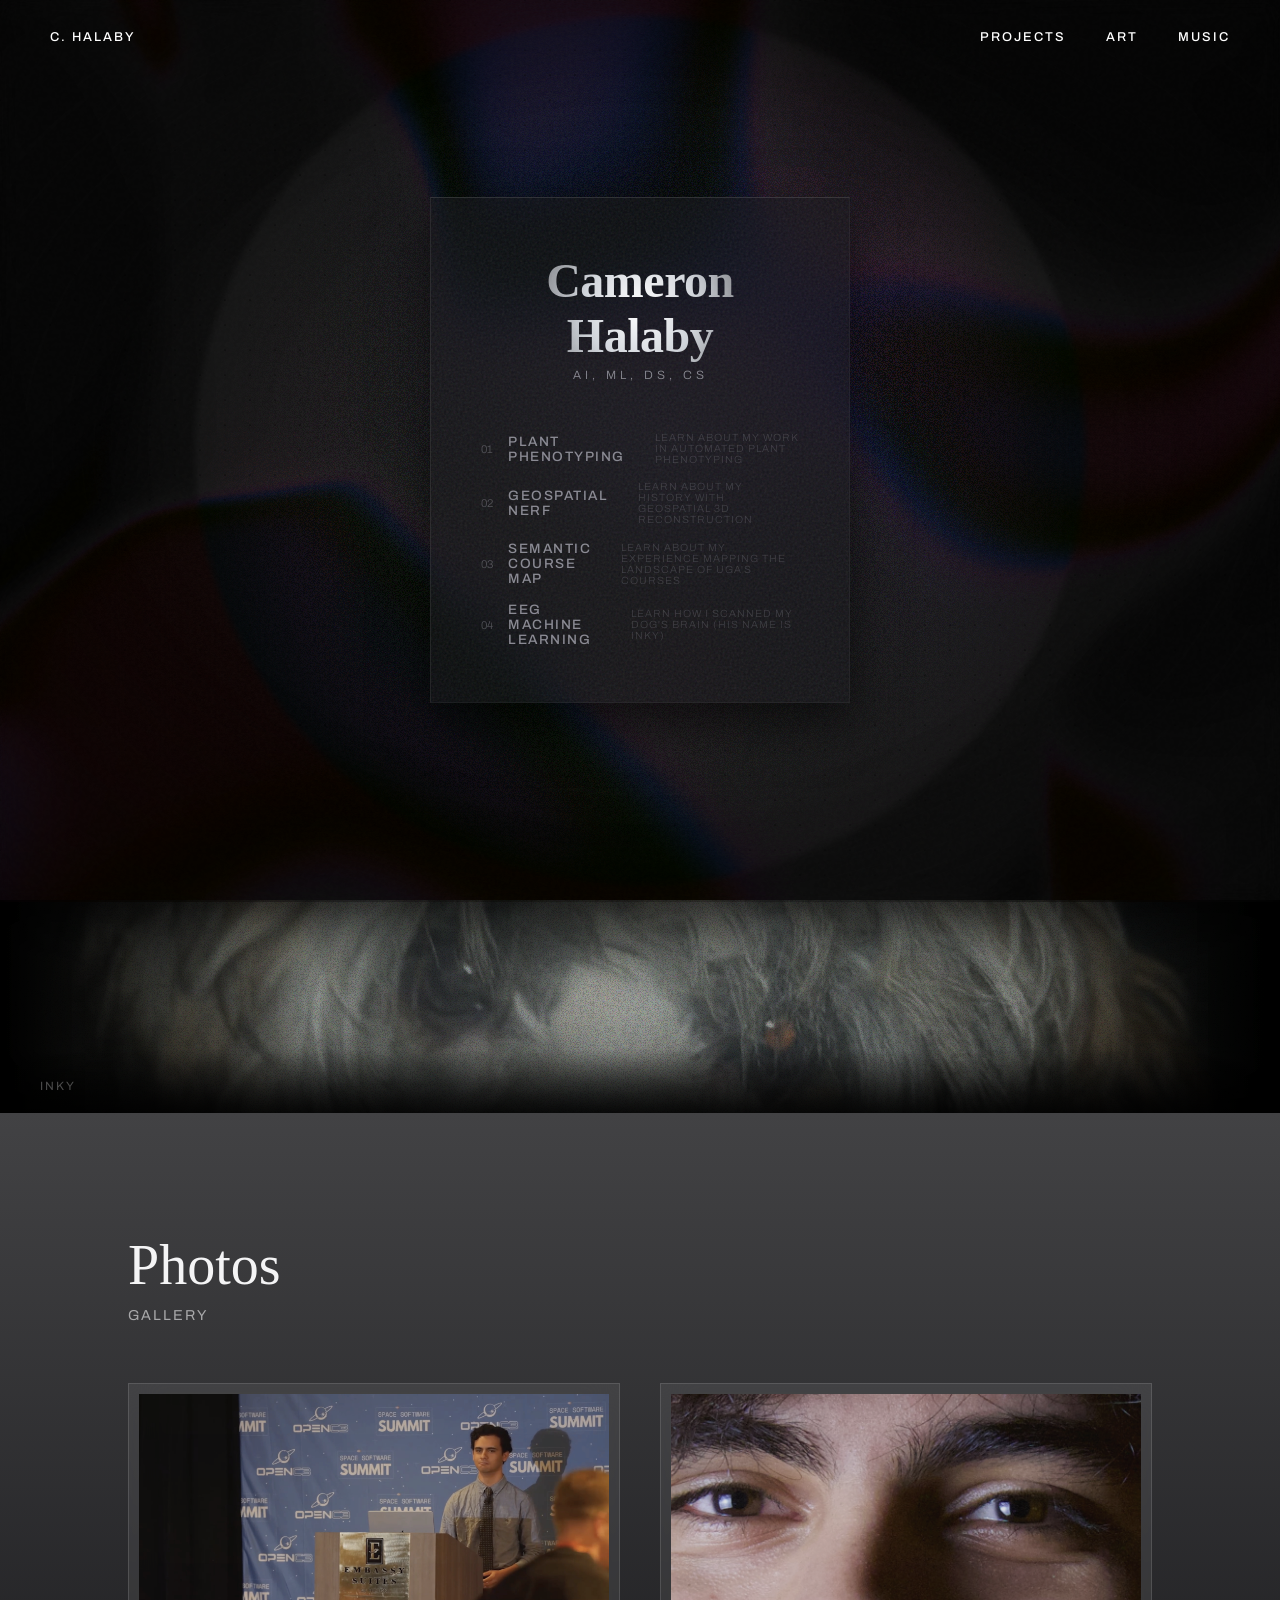
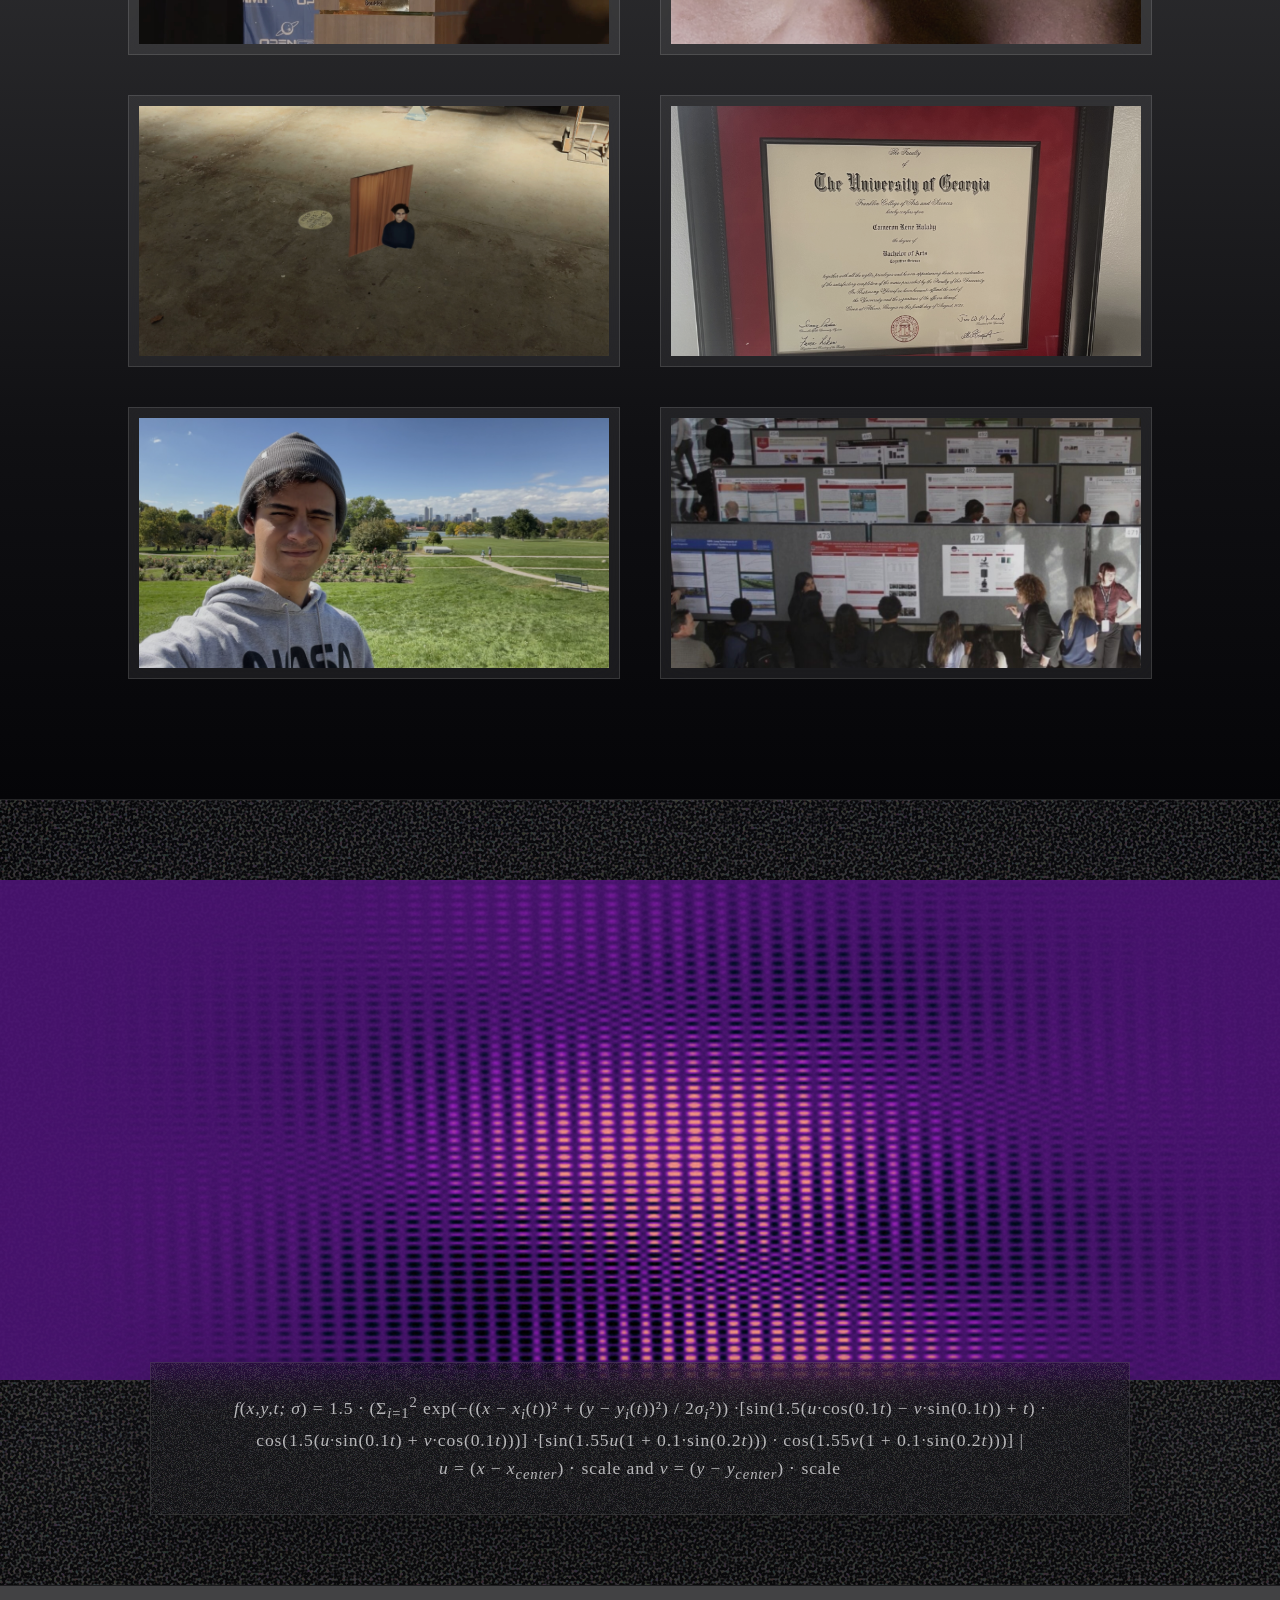
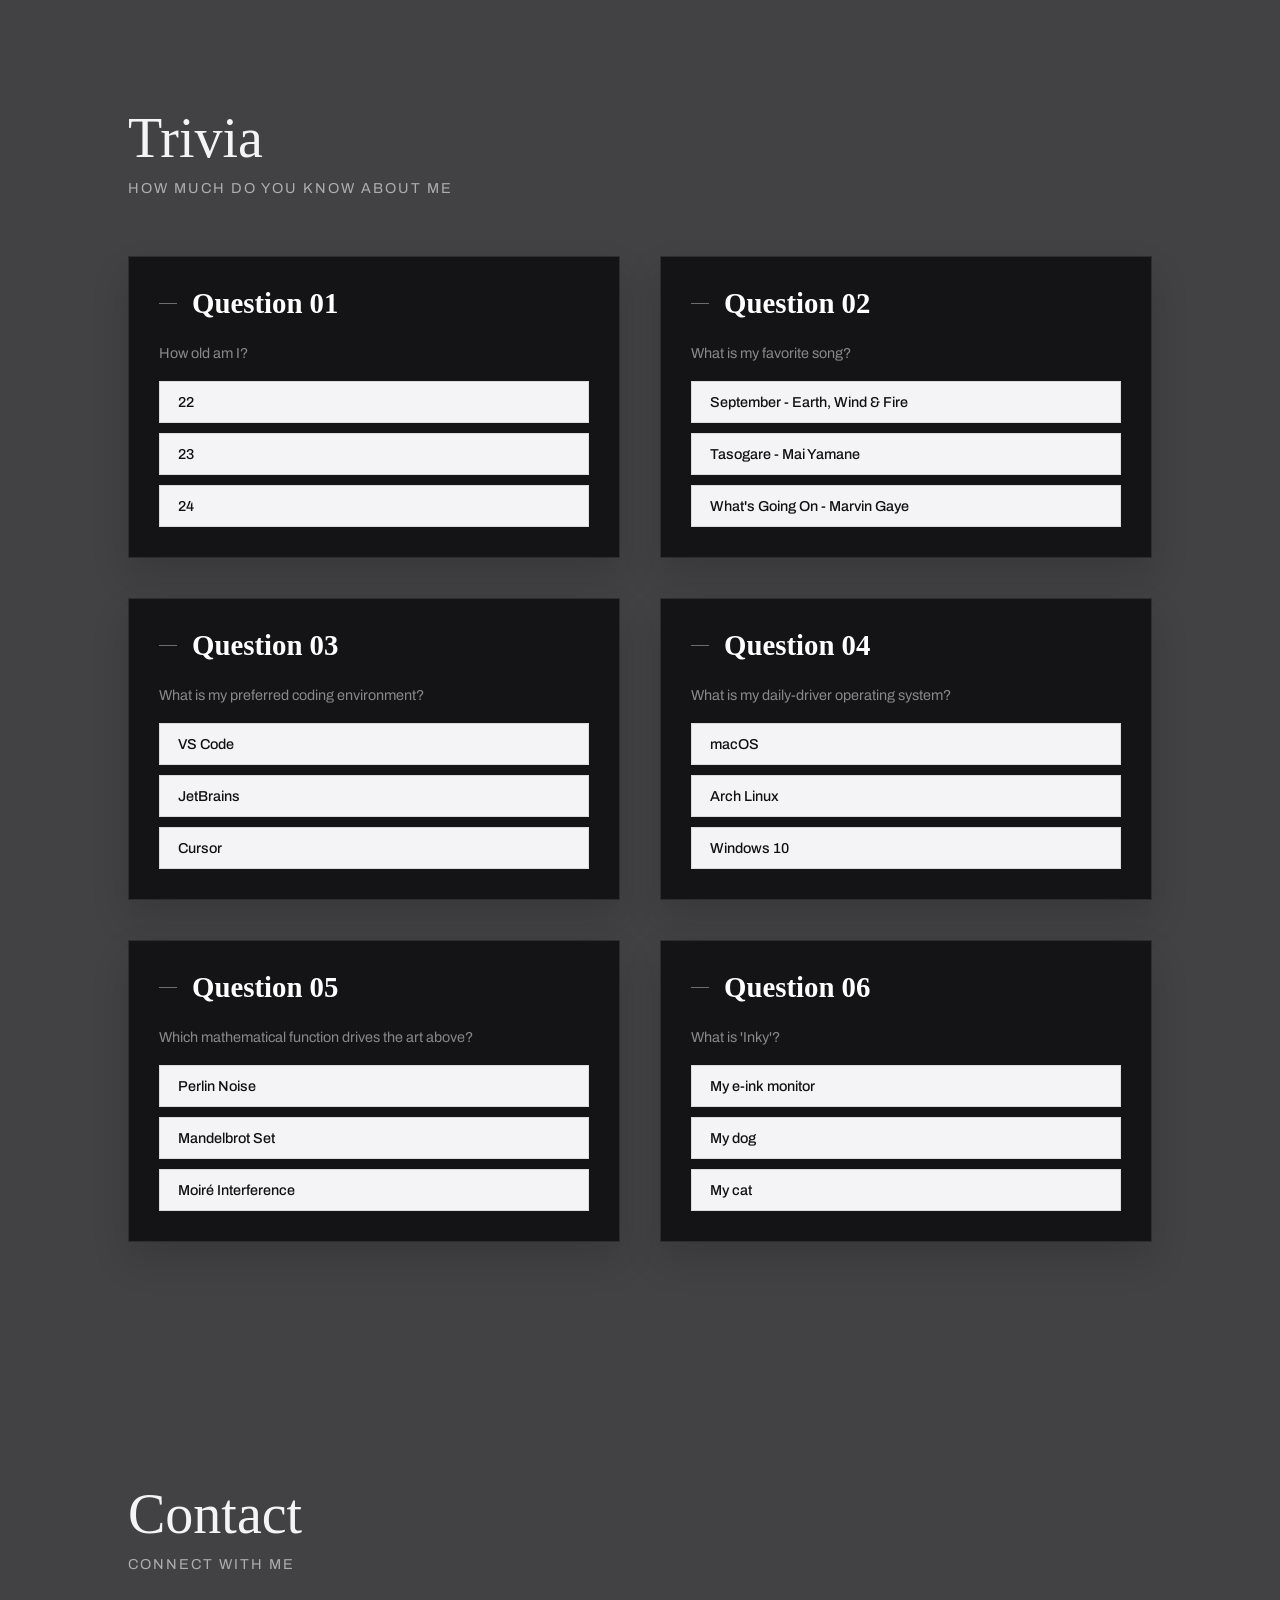
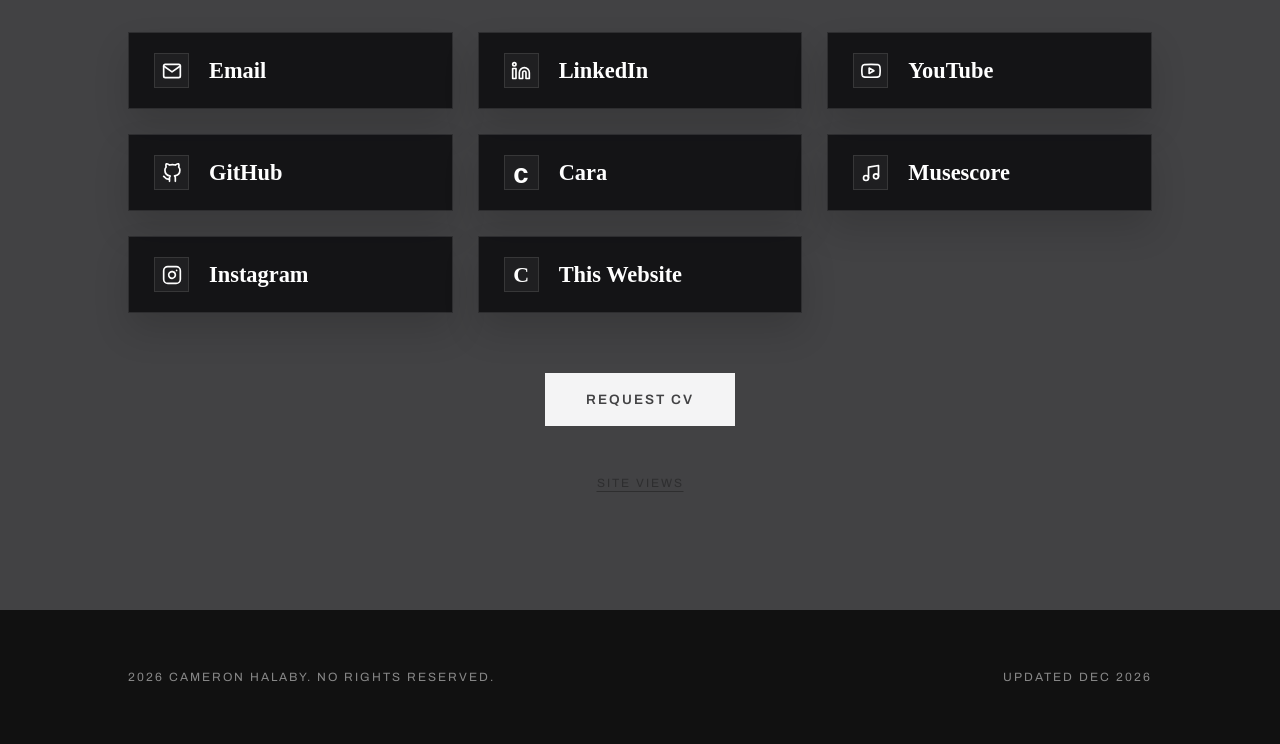
==== commit 1dd7299d: "Update" ====
--- a/index.html
+++ b/index.html
@@ -460,9 +460,10 @@
                     <h1 class="hero-name">Cameron Halaby</h1>
                     <div class="hero-subtitle">AI, ML, DS, CS</div>
                     <nav class="hero-projects">
-                        <a href="projects.html" class="hero-project-item"><span class="hp-num">01</span><span class="hp-name">Geospatial NeRF</span><span class="hp-line"></span><span class="hp-type">Learn about my history with geospatial 3D reconstruction</span></a>
-                        <a href="projects.html" class="hero-project-item"><span class="hp-num">02</span><span class="hp-name">Semantic Course Map</span><span class="hp-line"></span><span class="hp-type">Learn about my experience mapping the landscape of UGA's courses</span></a>
-                        <a href="projects.html" class="hero-project-item"><span class="hp-num">03</span><span class="hp-name">EEG Machine Learning</span><span class="hp-line"></span><span class="hp-type">Learn how I scanned my dog's brain (his name is Inky)</span></a>
+                        <a href="projects.html" class="hero-project-item"><span class="hp-num">01</span><span class="hp-name">Plant Phenotyping</span><span class="hp-line"></span><span class="hp-type">Learn about my work in automated plant phenotyping</span></a>
+                        <a href="projects.html" class="hero-project-item"><span class="hp-num">02</span><span class="hp-name">Geospatial NeRF</span><span class="hp-line"></span><span class="hp-type">Learn about my history with geospatial 3D reconstruction</span></a>
+                        <a href="projects.html" class="hero-project-item"><span class="hp-num">03</span><span class="hp-name">Semantic Course Map</span><span class="hp-line"></span><span class="hp-type">Learn about my experience mapping the landscape of UGA's courses</span></a>
+                        <a href="projects.html" class="hero-project-item"><span class="hp-num">04</span><span class="hp-name">EEG Machine Learning</span><span class="hp-line"></span><span class="hp-type">Learn how I scanned my dog's brain (his name is Inky)</span></a>
                     </nav>
                 </div>
             </div>
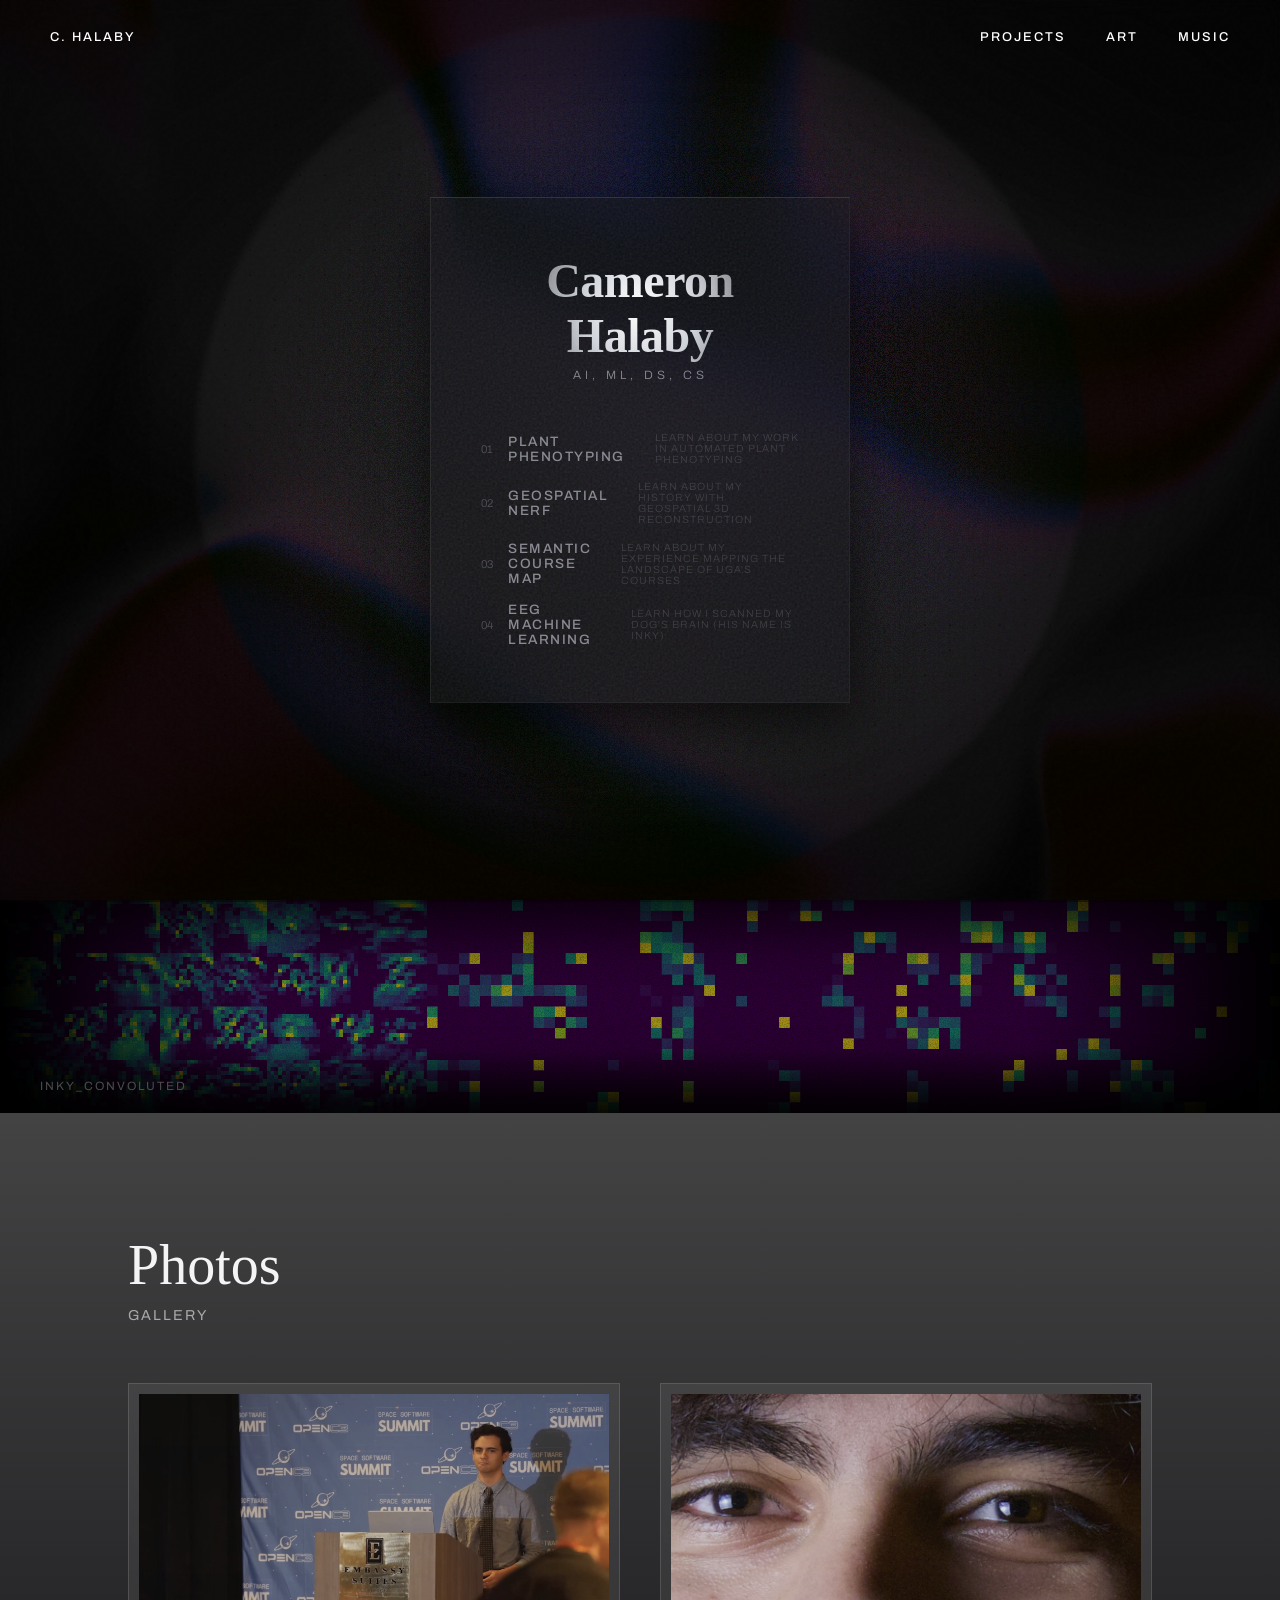
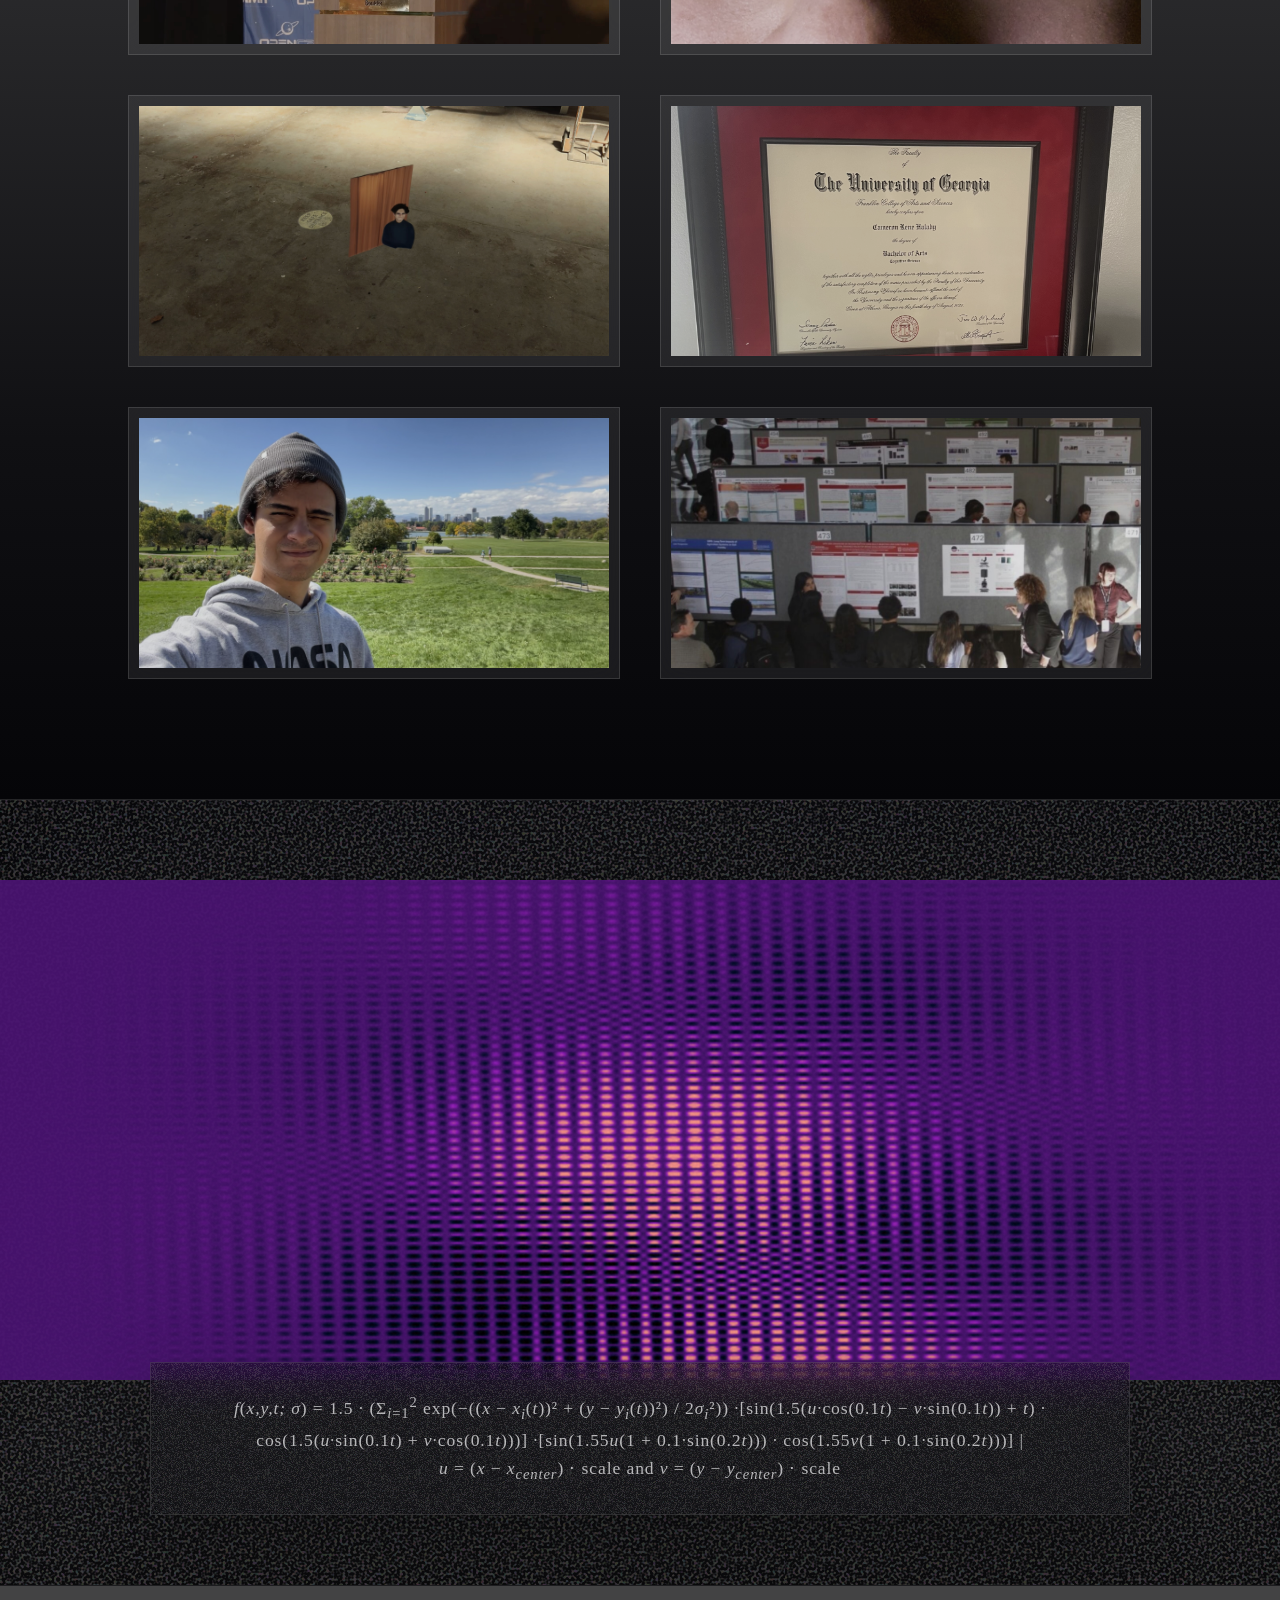
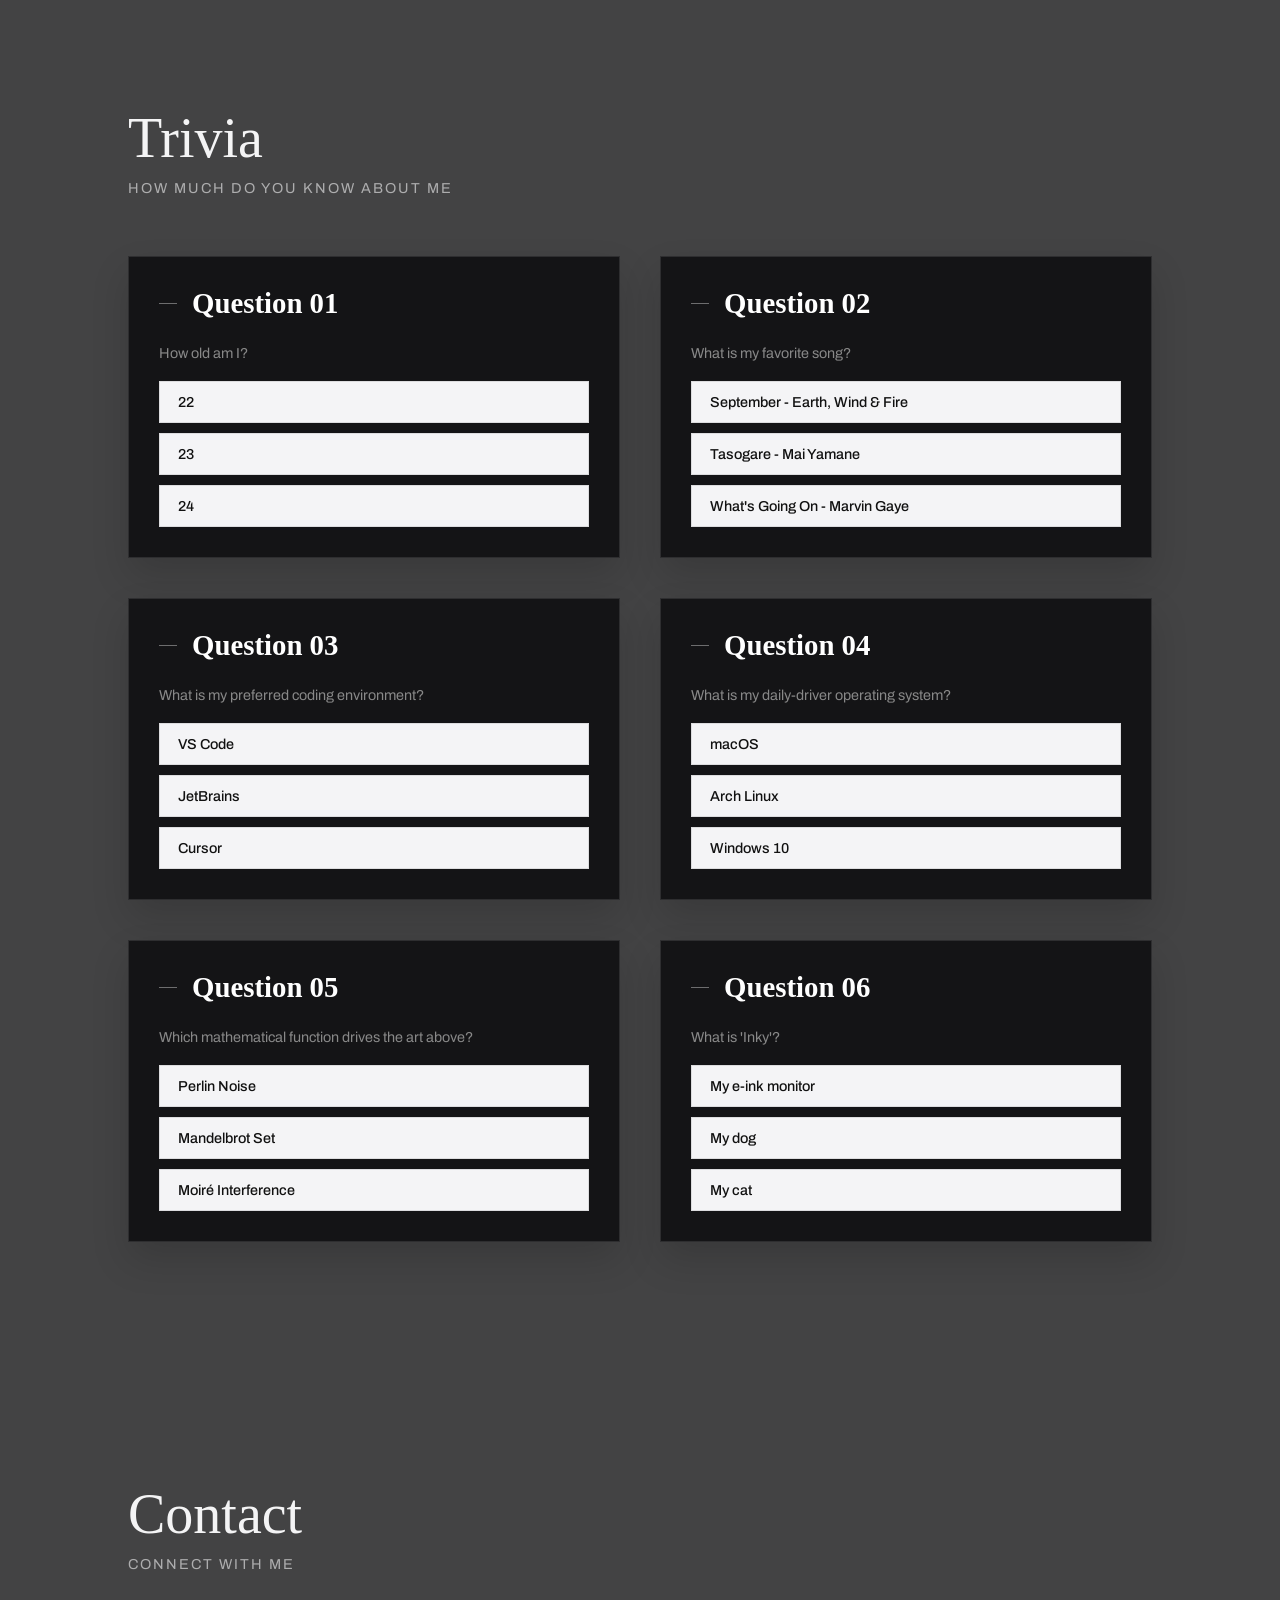
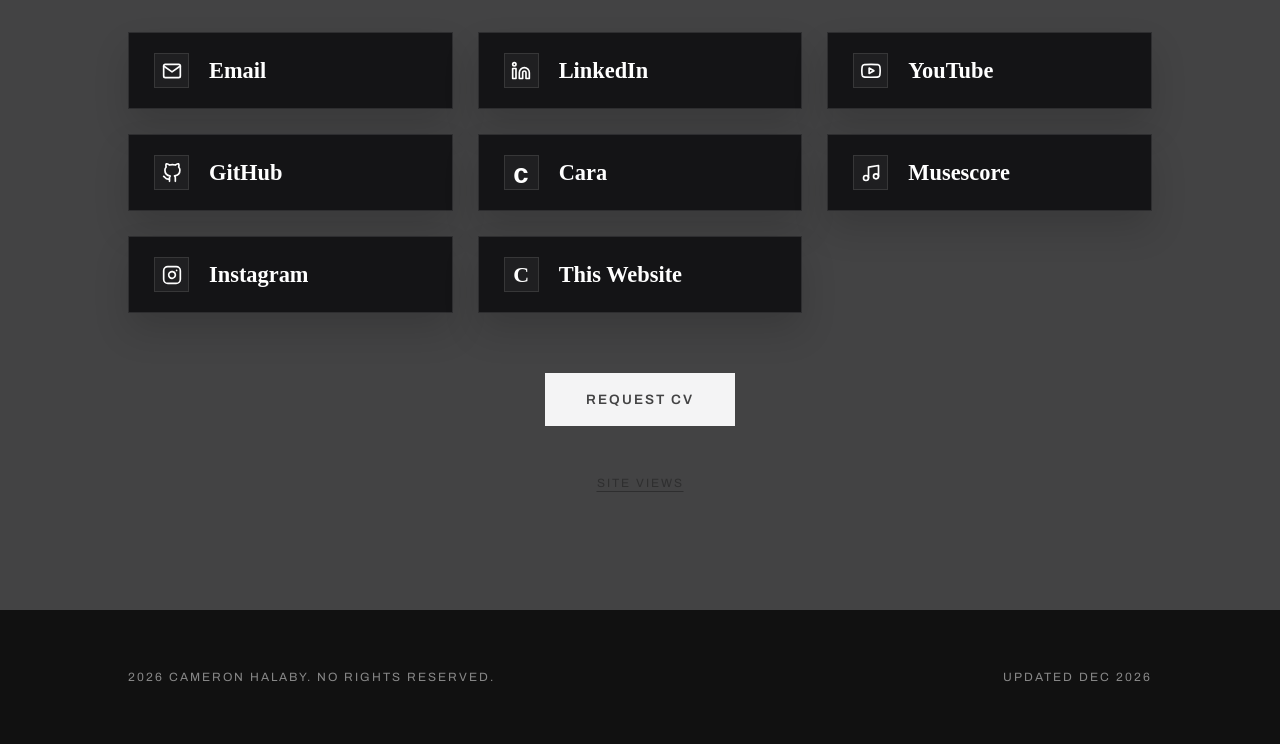
==== commit c32f4b70: "Big Update" ====
--- a/index.html
+++ b/index.html
@@ -751,6 +751,7 @@
     </footer>
 
     <script src="./theme-toggle.js"></script>
+    <script src="./liquid-lightbox.js"></script>
     <script>
         // --- 1. DYNAMIC TIME-OF-DAY THEME ---
         function updateTheme() {
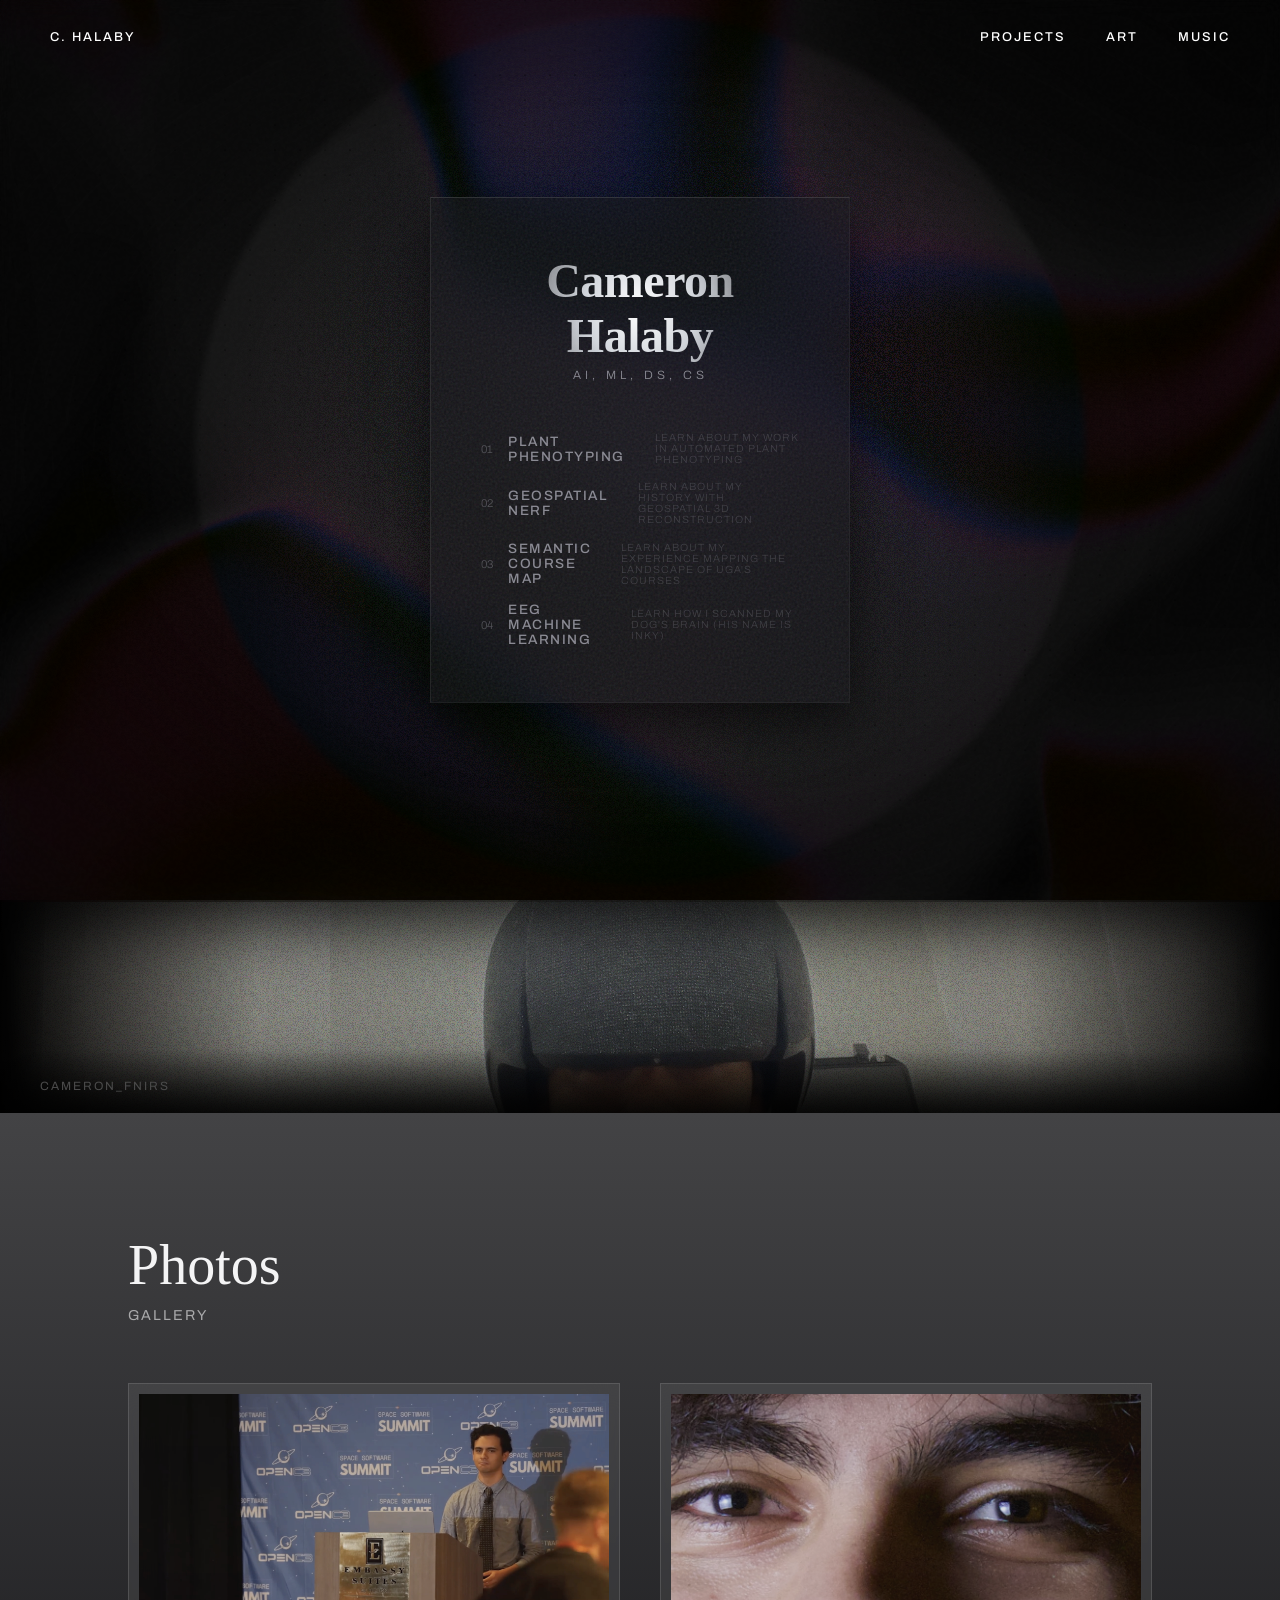
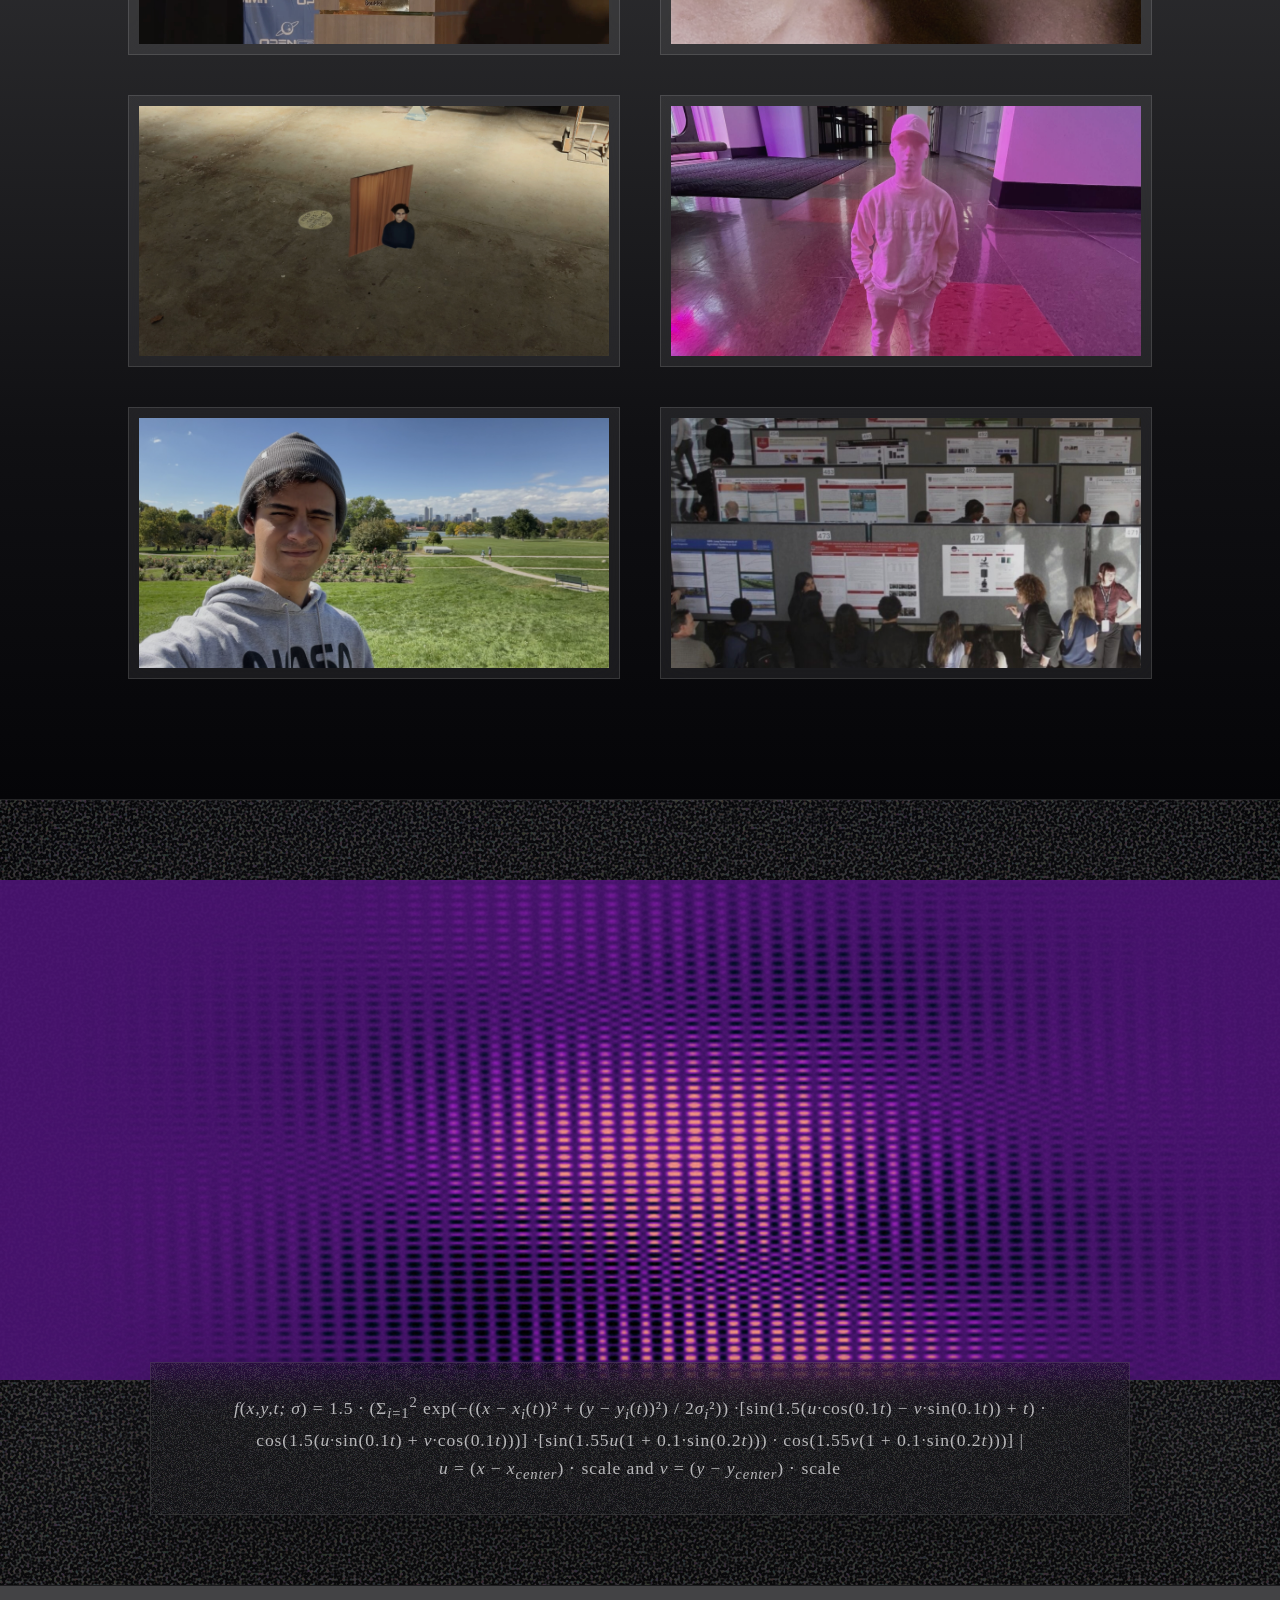
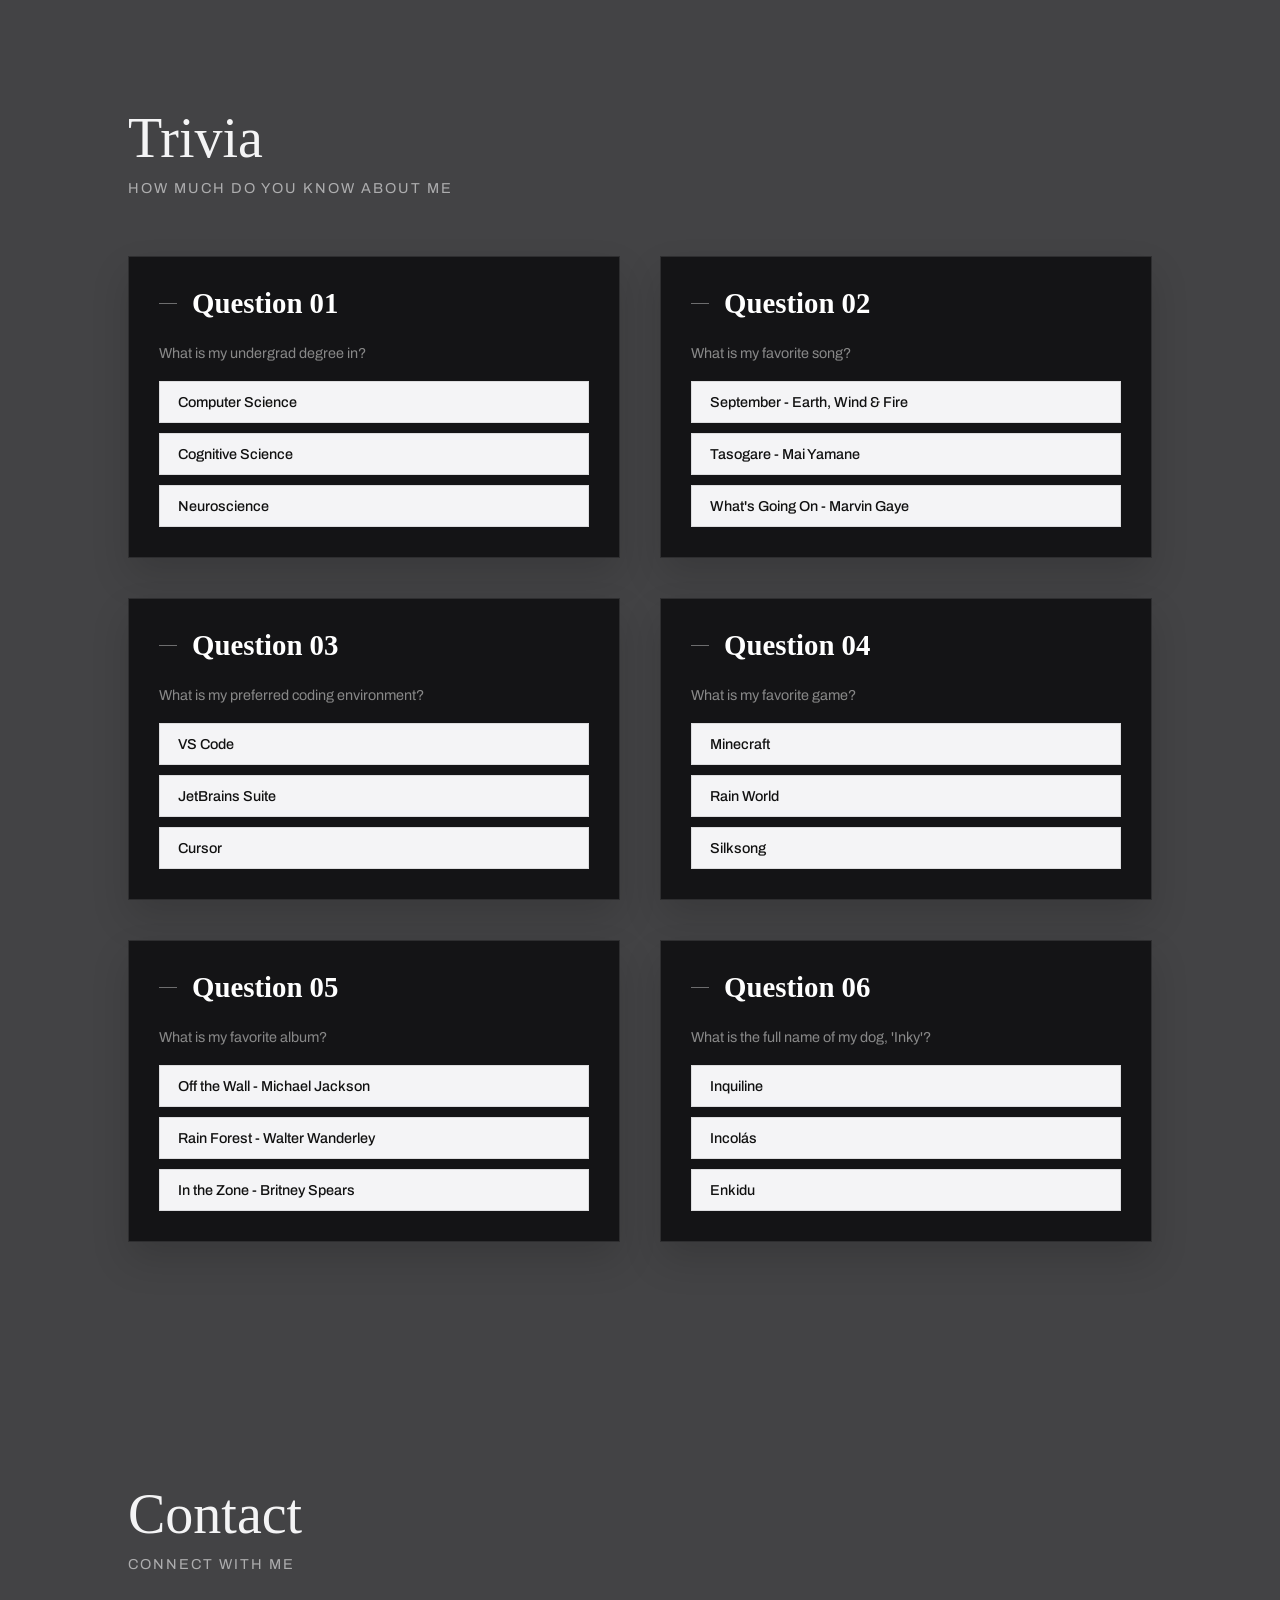
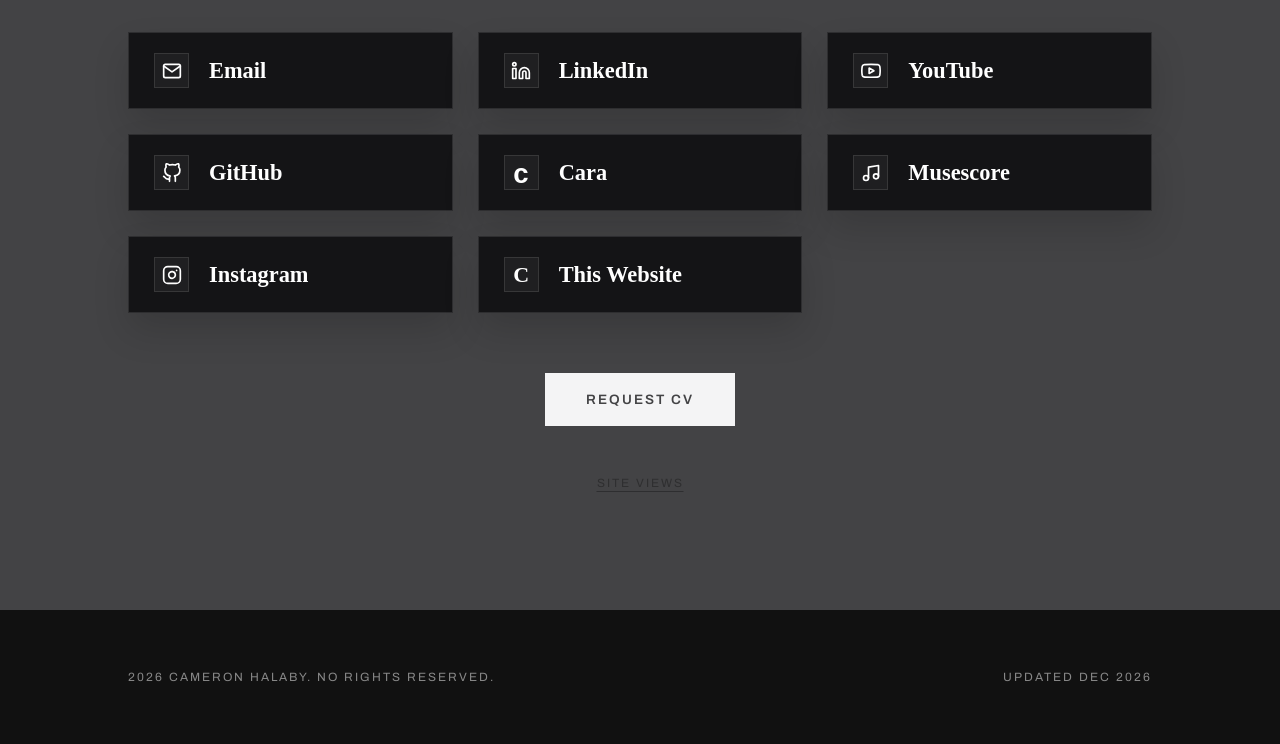
==== commit b675a06f: "Update" ====
--- a/index.html
+++ b/index.html
@@ -481,6 +481,18 @@
                     <div class="slide-caption">tolantongo</div>
                 </div>
                 <div class="slide">
+                    <img src="./assets/strip2a.jpg" alt="Slide 2a">
+                    <div class="slide-caption">cameron_eeg</div>
+                </div>
+                <div class="slide">
+                    <img src="./assets/strip2b.jpg" alt="Slide 2b">
+                    <div class="slide-caption">inky_eeg</div>
+                </div>
+                <div class="slide">
+                    <img src="./assets/strip2c.jpg" alt="Slide 2c">
+                    <div class="slide-caption">cameron_fnirs</div>
+                </div>
+                <div class="slide">
                     <img src="./assets/strip3.jpg" alt="Slide 3">
                     <div class="slide-caption">Data Subsystems</div>
                 </div>
@@ -507,6 +519,10 @@
                 <div class="slide">
                     <img src="./assets/strip9.jpg" alt="Slide 9">
                     <div class="slide-caption">orb weaver</div>
+                </div>
+                <div class="slide">
+                    <img src="./assets/strip9a.jpg" alt="Slide 9a">
+                    <div class="slide-caption">mini_me</div>
                 </div>
                 <div class="slide">
                     <img src="./assets/strip10.jpg" alt="Slide 10">
@@ -541,10 +557,10 @@
                         <img src="./assets/p3.jpg" alt="Photo 3">
                     </div>
                 </div>
-                <div class="obs-card photo-card" onclick="openLightbox('./assets/p4.jpg')">
+                <div class="obs-card photo-card" onclick="openLightbox('./assets/p4b.jpg')">
                     <div class="photo-wrapper">
                         <div class="squiggle-left"></div><div class="squiggle-right"></div>
-                        <img src="./assets/p4.jpg" alt="Photo 4">
+                        <img src="./assets/p4a.jpg" alt="Photo 4">
                     </div>
                 </div>
                 <div class="obs-card photo-card" onclick="openLightbox('./assets/p5.jpg')">
@@ -584,11 +600,11 @@
                         <div class="obs-icon"></div>
                         <h3 class="obs-title">Question 01</h3>
                     </div>
-                    <p style="color: #888; font-size: 0.9rem; margin-bottom: 20px;">How old am I?</p>
+                    <p style="color: #888; font-size: 0.9rem; margin-bottom: 20px;">What is my undergrad degree in?</p>
                     <div class="obs-list quiz-container">
-                        <div class="obs-item quiz-option" onclick="checkAnswer(this, false)"><span>22</span></div>
-                        <div class="obs-item quiz-option" data-correct="true" onclick="checkAnswer(this, true)"><span>23</span></div>
-                        <div class="obs-item quiz-option" onclick="checkAnswer(this, false)"><span>24</span></div>
+                        <div class="obs-item quiz-option" onclick="checkAnswer(this, false)"><span>Computer Science</span></div>
+                        <div class="obs-item quiz-option" data-correct="true" onclick="checkAnswer(this, true)"><span>Cognitive Science</span></div>
+                        <div class="obs-item quiz-option" onclick="checkAnswer(this, false)"><span>Neuroscience</span></div>
                     </div>
                 </div>
                 
@@ -613,7 +629,7 @@
                     <p style="color: #888; font-size: 0.9rem; margin-bottom: 20px;">What is my preferred coding environment?</p>
                     <div class="obs-list quiz-container">
                         <div class="obs-item quiz-option" data-correct="true" onclick="checkAnswer(this, true)"><span>VS Code</span></div>
-                        <div class="obs-item quiz-option" onclick="checkAnswer(this, false)"><span>JetBrains</span></div>
+                        <div class="obs-item quiz-option" onclick="checkAnswer(this, false)"><span>JetBrains Suite</span></div>
                         <div class="obs-item quiz-option" onclick="checkAnswer(this, false)"><span>Cursor</span></div>
                     </div>
                 </div>
@@ -623,11 +639,11 @@
                         <div class="obs-icon"></div>
                         <h3 class="obs-title">Question 04</h3>
                     </div>
-                    <p style="color: #888; font-size: 0.9rem; margin-bottom: 20px;">What is my daily-driver operating system?</p>
+                    <p style="color: #888; font-size: 0.9rem; margin-bottom: 20px;">What is my favorite game?</p>
                     <div class="obs-list quiz-container">
-                        <div class="obs-item quiz-option" data-correct="true" onclick="checkAnswer(this, true)"><span>macOS</span></div>
-                        <div class="obs-item quiz-option" onclick="checkAnswer(this, false)"><span>Arch Linux</span></div>
-                        <div class="obs-item quiz-option" onclick="checkAnswer(this, false)"><span>Windows 10</span></div>
+                        <div class="obs-item quiz-option" onclick="checkAnswer(this, false)"><span>Minecraft</span></div>
+                        <div class="obs-item quiz-option" data-correct="true" onclick="checkAnswer(this, true)"><span>Rain World</span></div>
+                        <div class="obs-item quiz-option" data-correct="true" onclick="checkAnswer(this, true)"><span>Silksong</span></div>
                     </div>
                 </div>
 
@@ -636,11 +652,11 @@
                         <div class="obs-icon"></div>
                         <h3 class="obs-title">Question 05</h3>
                     </div>
-                    <p style="color: #888; font-size: 0.9rem; margin-bottom: 20px;">Which mathematical function drives the art above?</p>
+                    <p style="color: #888; font-size: 0.9rem; margin-bottom: 20px;">What is my favorite album?</p>
                     <div class="obs-list quiz-container">
-                        <div class="obs-item quiz-option" onclick="checkAnswer(this, false)"><span>Perlin Noise</span></div>
-                        <div class="obs-item quiz-option" onclick="checkAnswer(this, false)"><span>Mandelbrot Set</span></div>
-                        <div class="obs-item quiz-option" data-correct="true" onclick="checkAnswer(this, true)"><span>Moiré Interference</span></div>
+                        <div class="obs-item quiz-option" data-correct="true" onclick="checkAnswer(this, true)"><span>Off the Wall - Michael Jackson</span></div>
+                        <div class="obs-item quiz-option" onclick="checkAnswer(this, false)"><span>Rain Forest - Walter Wanderley</span></div>
+                        <div class="obs-item quiz-option" data-correct="true" onclick="checkAnswer(this, true)"><span>In the Zone - Britney Spears</span></div>
                     </div>
                 </div>
 
@@ -649,11 +665,11 @@
                         <div class="obs-icon"></div>
                         <h3 class="obs-title">Question 06</h3>
                     </div>
-                    <p style="color: #888; font-size: 0.9rem; margin-bottom: 20px;">What is 'Inky'?</p>
+                    <p style="color: #888; font-size: 0.9rem; margin-bottom: 20px;">What is the full name of my dog, 'Inky'?</p>
                     <div class="obs-list quiz-container">
-                        <div class="obs-item quiz-option" onclick="checkAnswer(this, false)"><span>My e-ink monitor</span></div>
-                        <div class="obs-item quiz-option" data-correct="true" onclick="checkAnswer(this, true)"><span>My dog</span></div>
-                        <div class="obs-item quiz-option" onclick="checkAnswer(this, false)"><span>My cat</span></div>
+                        <div class="obs-item quiz-option" onclick="checkAnswer(this, false)"><span>Inquiline</span></div>
+                        <div class="obs-item quiz-option" onclick="checkAnswer(this, false)"><span>Incolás</span></div>
+                        <div class="obs-item quiz-option" data-correct="true" onclick="checkAnswer(this, true)"><span>Enkidu</span></div>
                     </div>
                 </div>
 
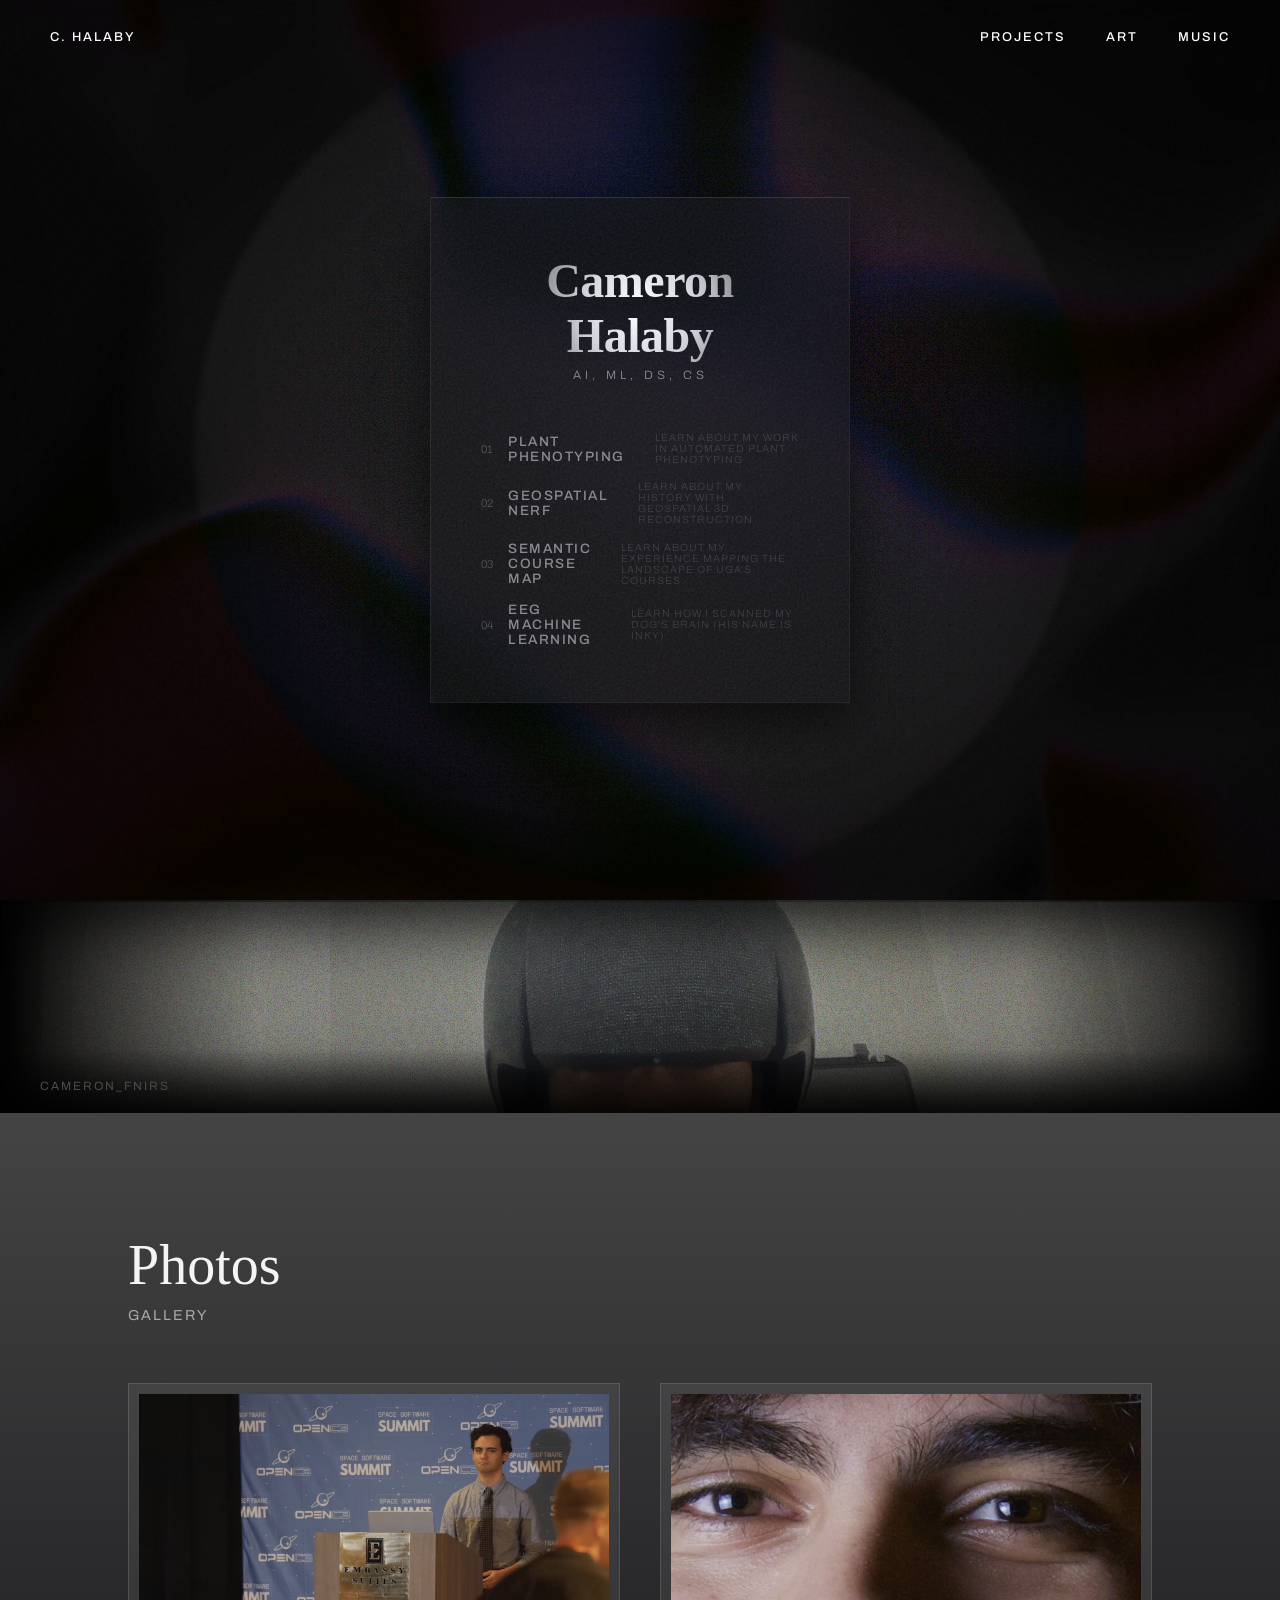
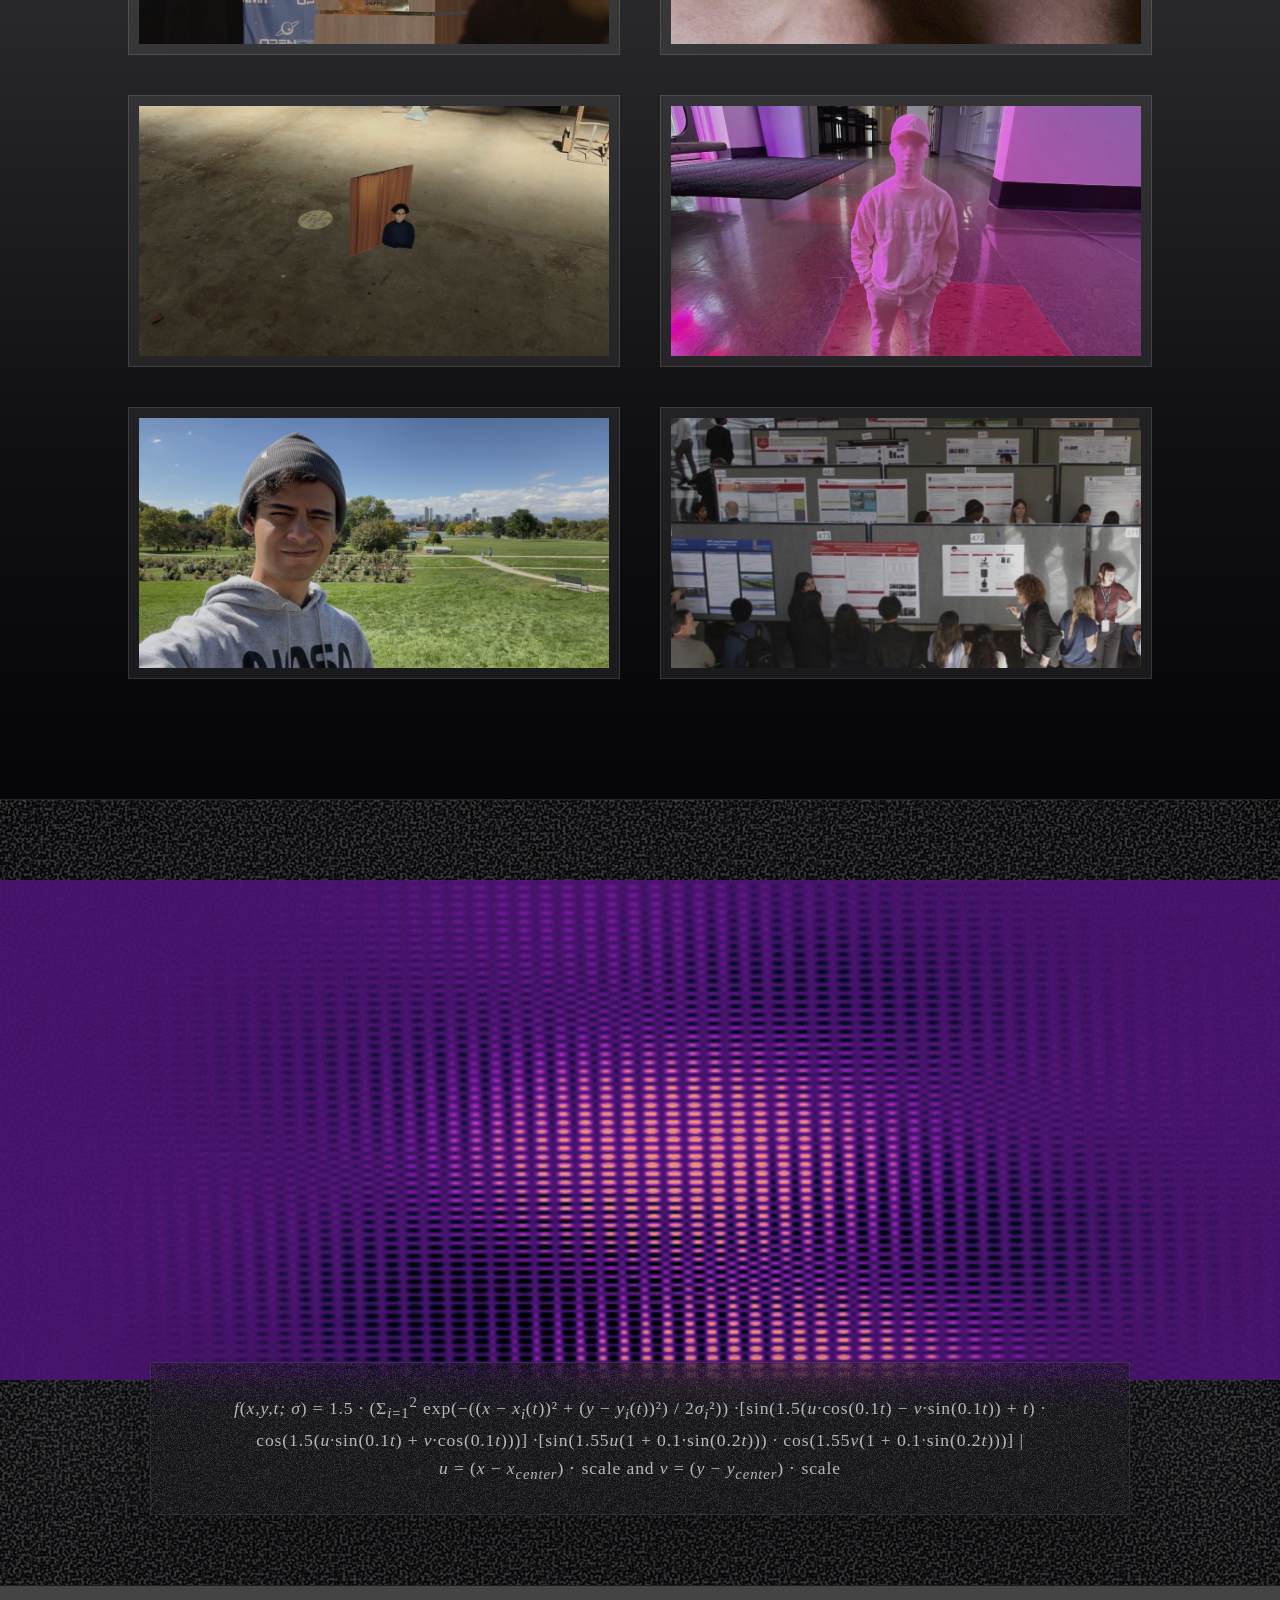
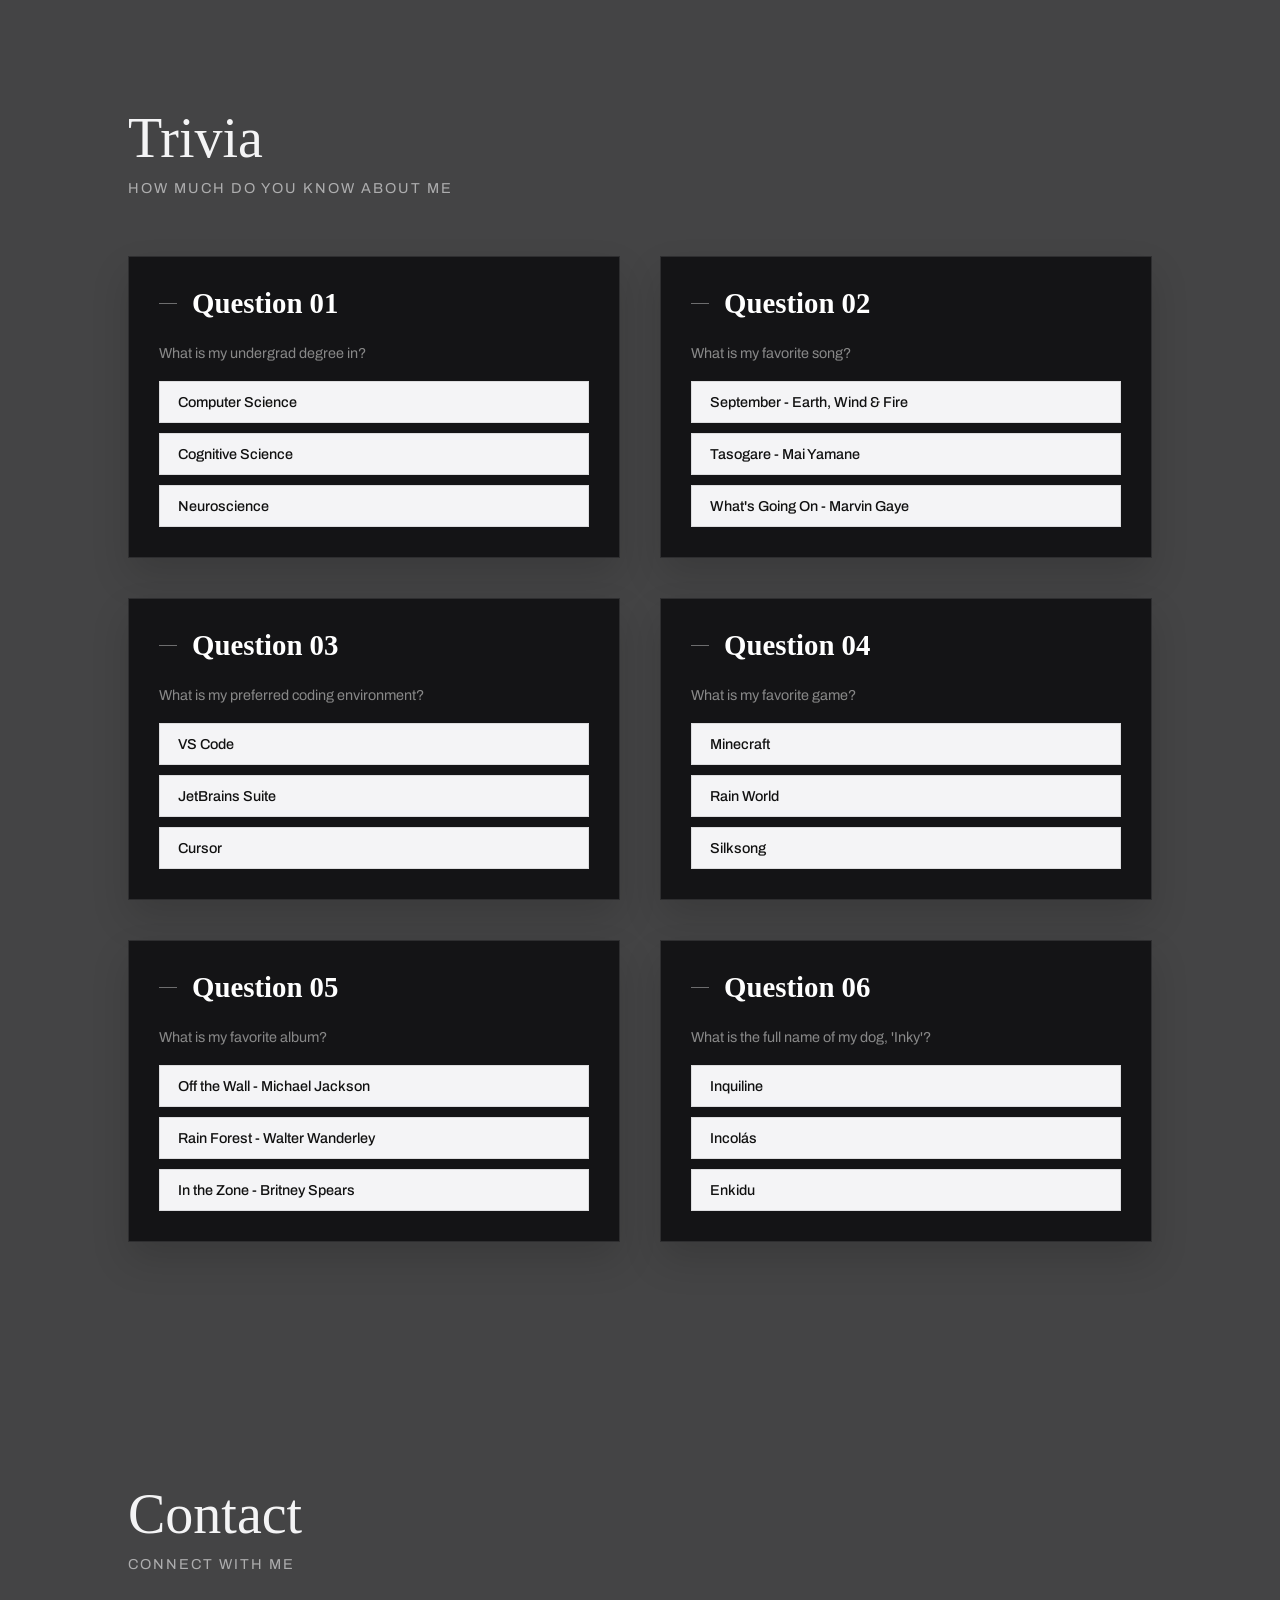
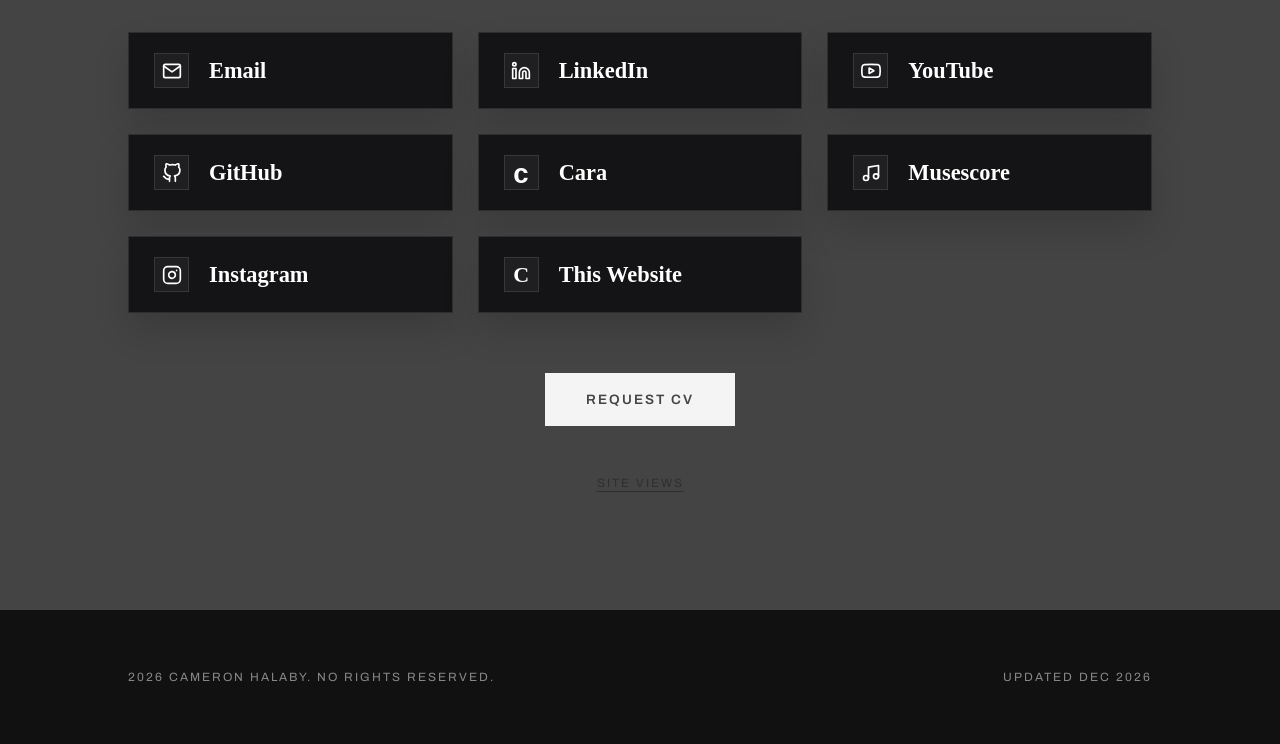
==== commit c97545fa: "Update" ====
--- a/index.html
+++ b/index.html
@@ -77,6 +77,10 @@
         .audio-player a:hover u { color: #a78bfa; }
         .audio-vol-wrapper { display: flex; align-items: center; gap: 10px; font-size: 0.6rem; opacity: 0.5; transition: opacity 0.3s; pointer-events: auto; }
         .audio-vol-wrapper:hover { opacity: 1; }
+        .audio-control-row { display: flex; align-items: center; gap: 8px; font-size: 0.56rem; opacity: 0.52; transition: opacity 0.3s; pointer-events: auto; }
+        .audio-control-row:hover { opacity: 1; }
+        .audio-control-btn { font: inherit; letter-spacing: inherit; text-transform: uppercase; color: inherit; background: transparent; border: 0; padding: 0; cursor: pointer; opacity: 0.72; }
+        .audio-control-btn:hover, .audio-control-btn.active { opacity: 1; text-decoration: underline; text-underline-offset: 4px; }
         .vol-slider { -webkit-appearance: none; width: 80px; height: 2px; background: rgba(255,255,255,0.3); border-radius: 1px; outline: none; cursor: pointer; }
         .vol-slider::-webkit-slider-thumb { -webkit-appearance: none; width: 8px; height: 8px; border-radius: 50%; background: #fff; }
 
@@ -427,6 +431,12 @@
         <span>Playing <a href="music.html"><u id="track-name">Loading...</u></a></span>
         <div class="audio-vol-wrapper">
             VOL <input type="range" class="vol-slider" id="bg-vol-slider" min="0" max="1" step="0.01" value="0.4">
+        </div>
+        <div class="audio-control-row" aria-label="Audio controls">
+            <button class="audio-control-btn" id="audio-prev-btn" type="button">Prev</button>
+            <button class="audio-control-btn" id="audio-mute-btn" type="button" aria-pressed="false">Mute</button>
+            <button class="audio-control-btn" id="audio-loop-btn" type="button" aria-pressed="false">Loop</button>
+            <button class="audio-control-btn" id="audio-next-btn" type="button">Next</button>
         </div>
     </div>
 
@@ -805,12 +815,19 @@
         const playlist = new Array(
             { name: "Song 1", src: "./assets/song1.mp3" },
             { name: "Song 2", src: "./assets/song2.mp3" },
-            { name: "Song 3", src: "./assets/song3.mp3" }
+            { name: "Song 3", src: "./assets/song3.mp3" },
+            { name: "Song 4", src: "./assets/song4.mp3" },
+            { name: "Song 5", src: "./assets/song5.mp3" },
+            { name: "Song 6", src: "./assets/song6.mp3" },
+            { name: "Song 7", src: "./assets/song7.mp3" },
+            { name: "Song 8", src: "./assets/song8.mp3" },
+            { name: "Song 9", src: "./assets/song9.mp3" }
         );
         
-        let currentTrack = 0;
+        let currentTrack = Math.floor(Math.random() * playlist.length);
         let hasStartedAudio = false;
         let isFadingOut = false;
+        let isLoopingAudio = false;
         let fadeInterval;
         const fadeDurationMs = 2000; // 2 seconds fade in/out
         
@@ -818,6 +835,18 @@
         const playerUI = document.getElementById('audio-player');
         const trackNameUI = document.getElementById('track-name');
         const bgVolSlider = document.getElementById('bg-vol-slider');
+        const audioPrevBtn = document.getElementById('audio-prev-btn');
+        const audioNextBtn = document.getElementById('audio-next-btn');
+        const audioMuteBtn = document.getElementById('audio-mute-btn');
+        const audioLoopBtn = document.getElementById('audio-loop-btn');
+        trackNameUI.innerText = playlist.at(currentTrack).name;
+
+        function syncAudioControls() {
+            audioMuteBtn.classList.toggle('active', audioObj.muted);
+            audioMuteBtn.setAttribute('aria-pressed', String(audioObj.muted));
+            audioLoopBtn.classList.toggle('active', isLoopingAudio);
+            audioLoopBtn.setAttribute('aria-pressed', String(isLoopingAudio));
+        }
 
         // Allow volume slider to update instantly
         bgVolSlider.addEventListener('input', (e) => {
@@ -825,9 +854,10 @@
         });
 
         function playTrack(index) {
-            currentTrack = index;
+            currentTrack = (index + playlist.length) % playlist.length;
             audioObj.src = playlist.at(currentTrack).src;
             trackNameUI.innerText = playlist.at(currentTrack).name;
+            audioObj.loop = isLoopingAudio;
             audioObj.volume = 0; // Start at 0 for fade-in
             isFadingOut = false;
             
@@ -849,11 +879,41 @@
                 }, fadeDurationMs / 20);
 
             }).catch(e => console.log("Audio prevented by browser rules."));
-        }
+            syncAudioControls();
+        }
+
+        function skipTrack(delta) {
+            hasStartedAudio = true;
+            clearInterval(fadeInterval);
+            playTrack(currentTrack + delta);
+        }
+
+        audioPrevBtn.addEventListener('click', e => {
+            e.stopPropagation();
+            skipTrack(-1);
+        });
+
+        audioNextBtn.addEventListener('click', e => {
+            e.stopPropagation();
+            skipTrack(1);
+        });
+
+        audioMuteBtn.addEventListener('click', e => {
+            e.stopPropagation();
+            audioObj.muted = !audioObj.muted;
+            syncAudioControls();
+        });
+
+        audioLoopBtn.addEventListener('click', e => {
+            e.stopPropagation();
+            isLoopingAudio = !isLoopingAudio;
+            audioObj.loop = isLoopingAudio;
+            syncAudioControls();
+        });
 
         // Monitor time to trigger Fade Out
         audioObj.addEventListener('timeupdate', () => {
-            if (!isFadingOut && audioObj.duration && (audioObj.duration - audioObj.currentTime) <= (fadeDurationMs / 1000)) {
+            if (!isLoopingAudio && !isFadingOut && audioObj.duration && (audioObj.duration - audioObj.currentTime) <= (fadeDurationMs / 1000)) {
                 isFadingOut = true;
                 clearInterval(fadeInterval);
                 
@@ -874,11 +934,12 @@
 
         // Initiate audio on first user click anywhere, EXCEPT if they are just dragging the slider
         document.body.addEventListener('click', (e) => {
-            if(!hasStartedAudio && e.target.id !== 'bg-vol-slider') {
+            if(!hasStartedAudio && e.target.id !== 'bg-vol-slider' && !e.target.closest('.audio-control-row')) {
                 hasStartedAudio = true;
                 playTrack(currentTrack);
             }
         }, { once: true });
+        syncAudioControls();
 
 
         // --- 4. SLIDESHOW LOGIC ---
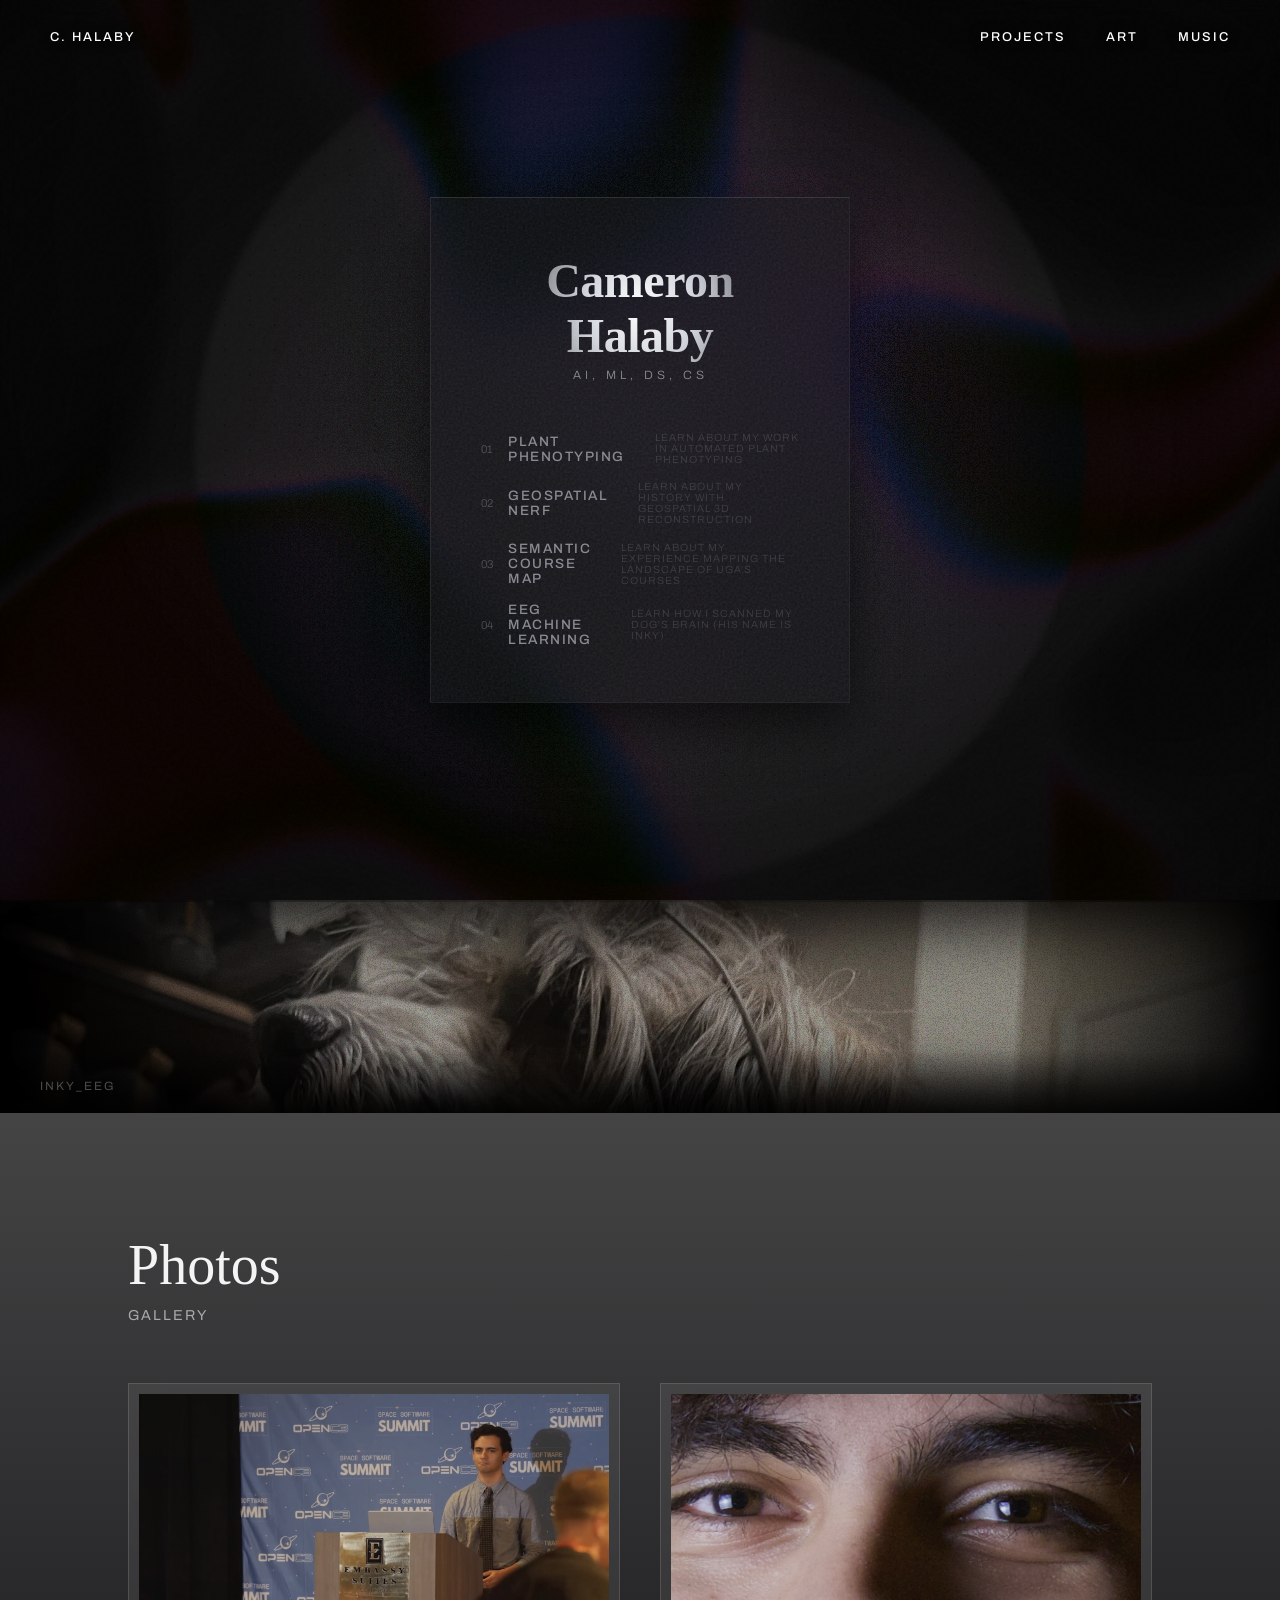
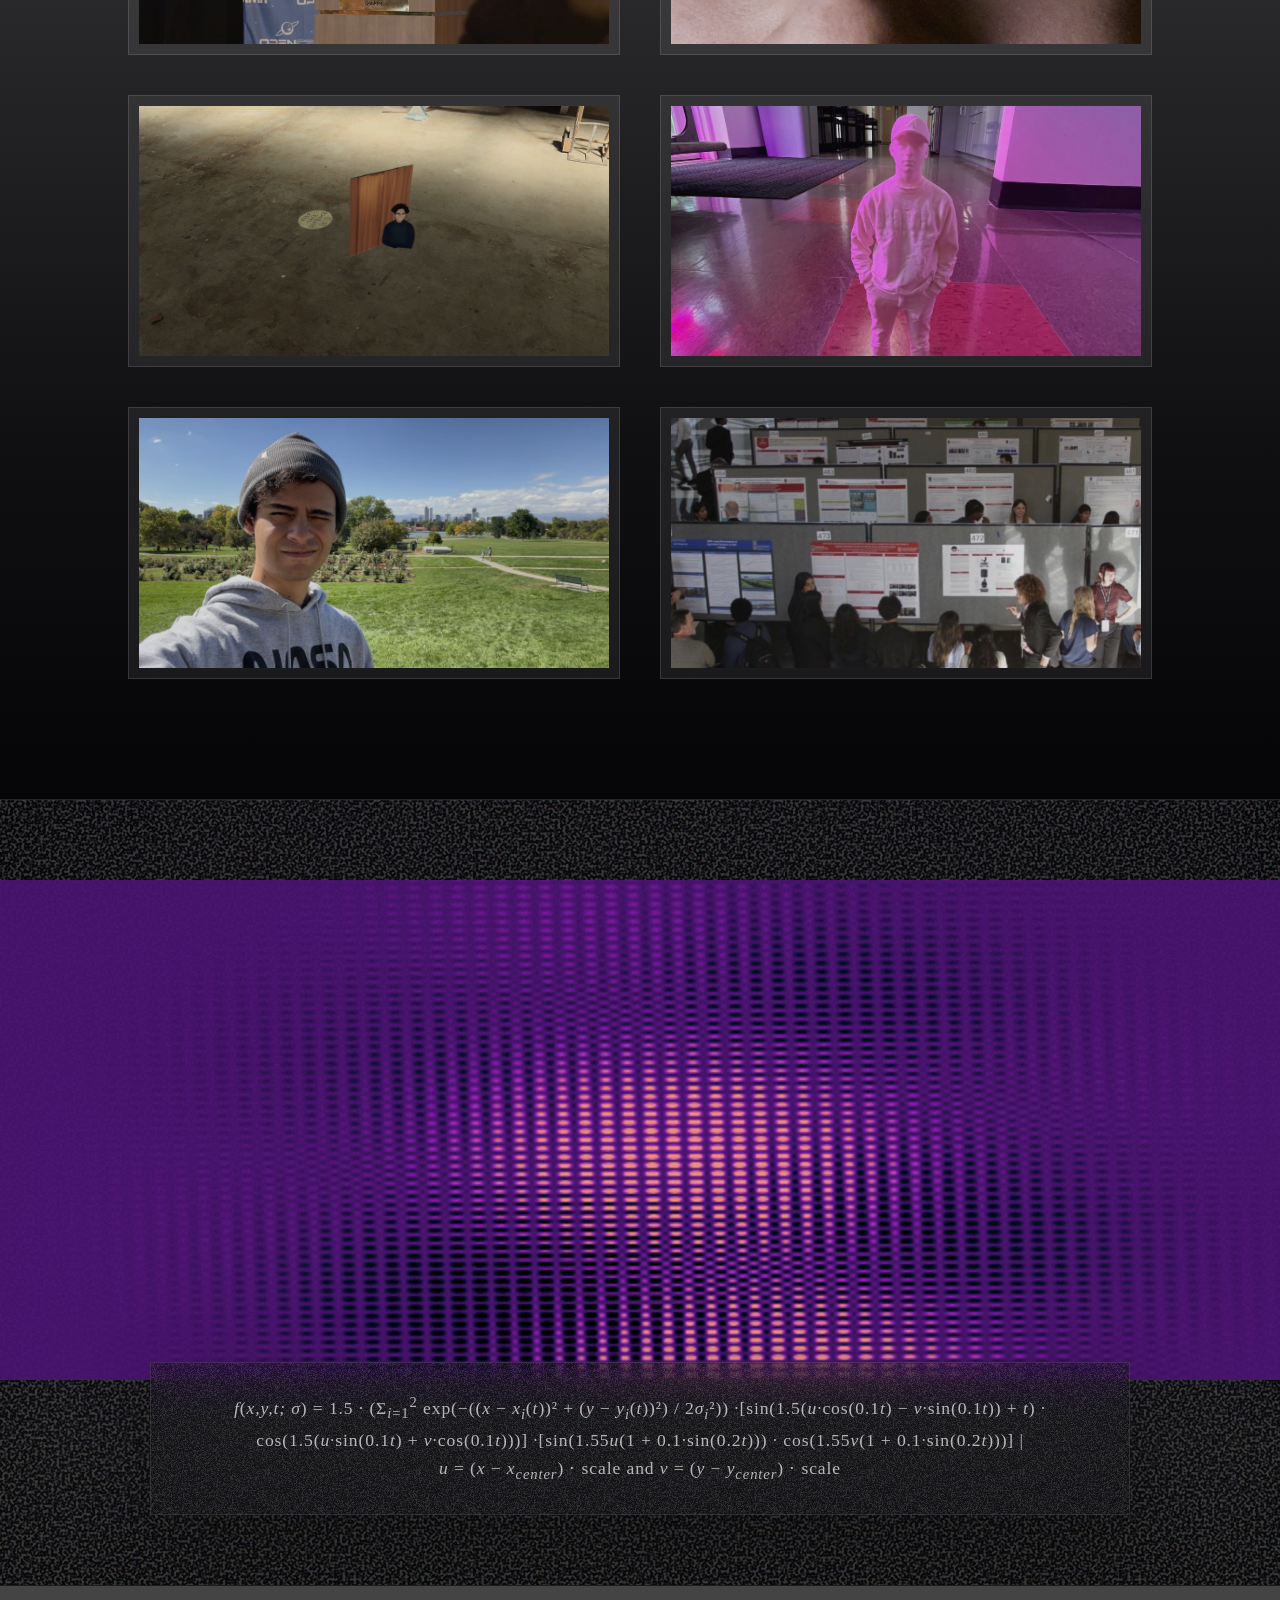
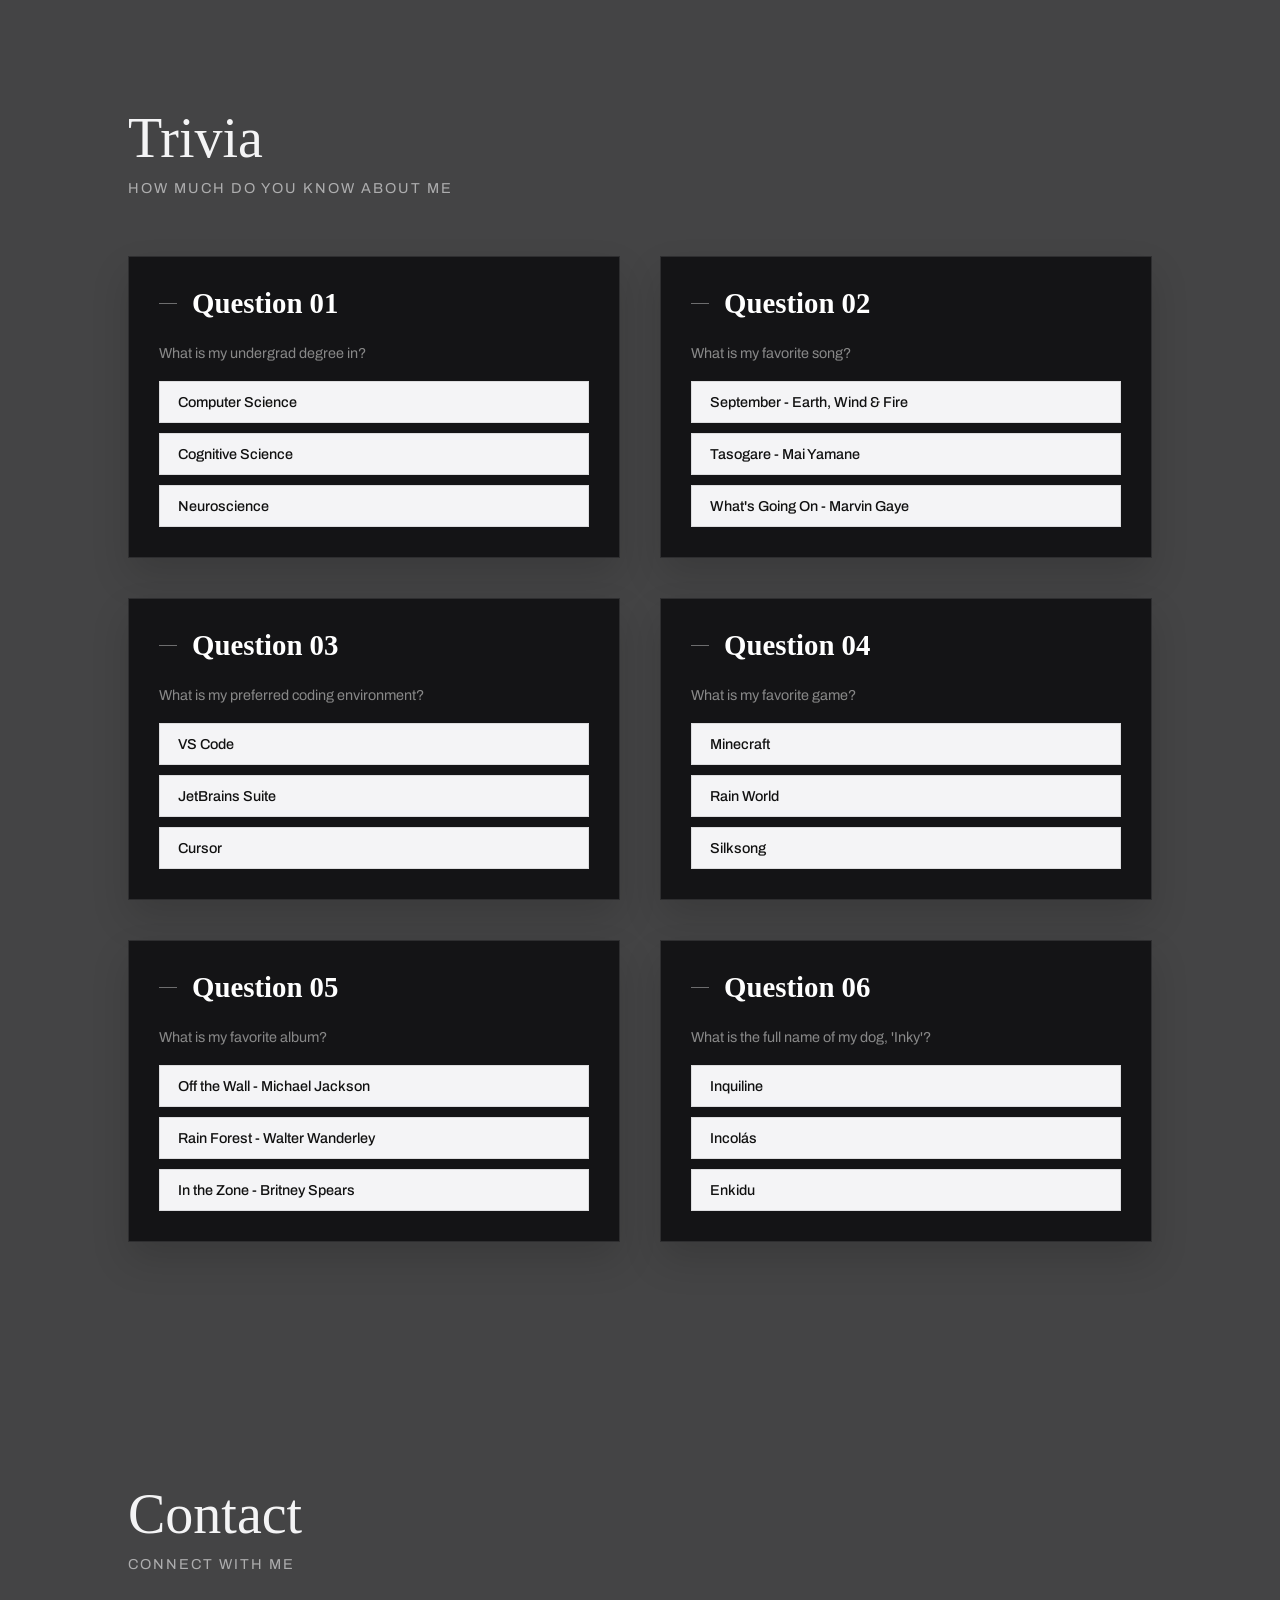
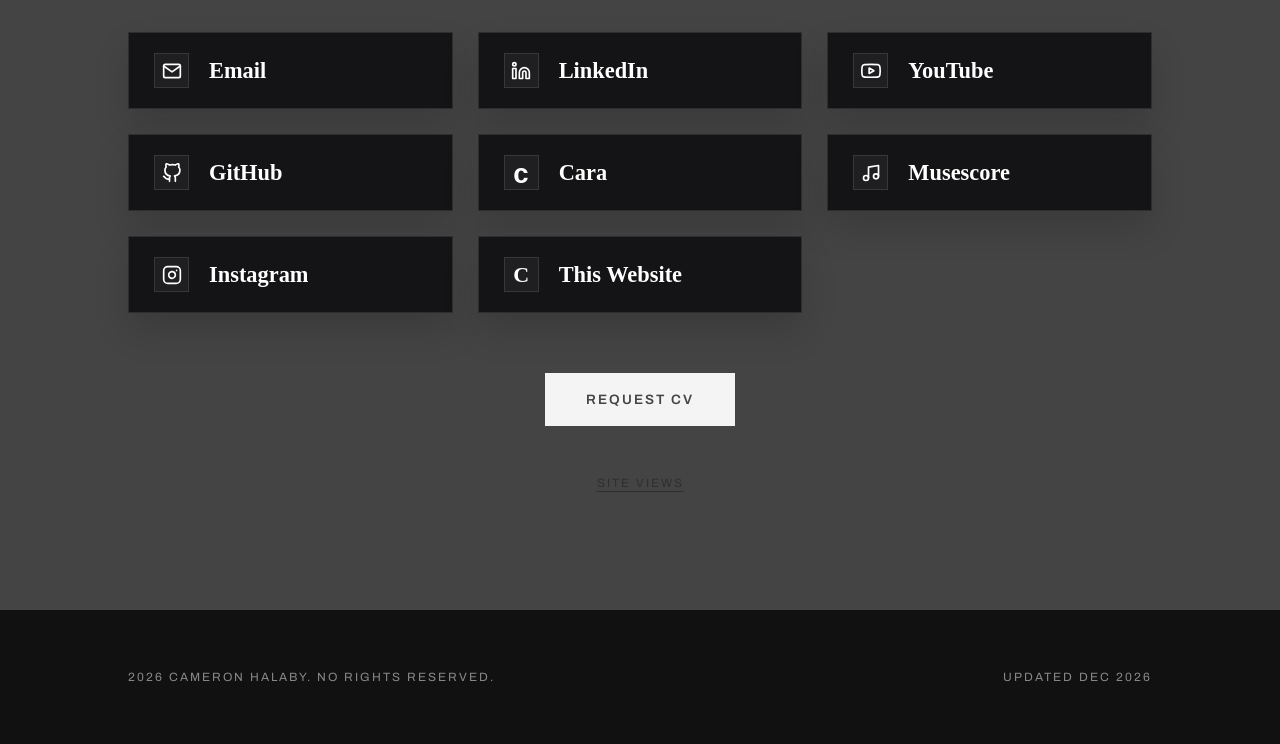
==== commit 9f09f102: "Update" ====
--- a/index.html
+++ b/index.html
@@ -61,17 +61,30 @@
         /* NAVIGATION */
         .site-header {
             position: fixed; top: 0; width: 100%; padding: 30px 50px;
-            display: flex; justify-content: space-between; align-items: center; z-index: 1000; pointer-events: none;
+            display: flex; justify-content: space-between; align-items: center; gap: 20px; z-index: 1000; pointer-events: none;
         }
         .header-logo, .header-nav a {
+            position: relative; display: inline-block; isolation: isolate; white-space: nowrap;
             pointer-events: auto; text-decoration: none; font-family: 'Archivo', sans-serif;
             font-size: 0.8rem; letter-spacing: 2px; text-transform: uppercase; font-weight: 500;
-            color: #ffffff; mix-blend-mode: difference; 
-        }
-        .header-nav { display: flex; gap: 40px; }
+            color: #ffffff; mix-blend-mode: difference;
+            text-shadow: 0 0 14px rgba(0,0,0,0.38), 0 0 22px rgba(255,255,255,0.16);
+        }
+        .header-logo::before, .header-nav a::before {
+            content: '';
+            position: absolute;
+            inset: -7px -9px;
+            z-index: -1;
+            pointer-events: none;
+            background: rgba(0,0,0,0.12);
+            backdrop-filter: blur(8px) saturate(0.92);
+            -webkit-backdrop-filter: blur(8px) saturate(0.92);
+        }
+        .header-nav { display: flex; align-items: center; gap: 40px; flex-wrap: nowrap; }
 
         /* FLOATING AUDIO PLAYER WITH VOLUME */
-        .audio-player { position: fixed; bottom: 30px; right: 40px; z-index: 9999; font-family: 'Archivo', sans-serif; font-size: 0.75rem; letter-spacing: 2px; text-transform: uppercase; color: #ffffff; opacity: 0; transition: opacity 1.5s ease; mix-blend-mode: difference; display: flex; flex-direction: column; align-items: flex-end; gap: 10px; }
+        .audio-player { position: fixed; bottom: 30px; right: 40px; z-index: 9999; isolation: isolate; font-family: 'Archivo', sans-serif; font-size: 0.75rem; letter-spacing: 2px; text-transform: uppercase; color: #ffffff; opacity: 0; transition: opacity 1.5s ease; mix-blend-mode: difference; display: flex; flex-direction: column; align-items: flex-end; gap: 10px; text-shadow: 0 0 16px rgba(0,0,0,0.45), 0 0 24px rgba(255,255,255,0.12); }
+        .audio-player::before { content: ''; position: absolute; inset: -14px -16px; z-index: -1; pointer-events: none; background: rgba(0,0,0,0.14); backdrop-filter: blur(12px) saturate(0.9); -webkit-backdrop-filter: blur(12px) saturate(0.9); }
         .audio-player a { color: inherit; text-decoration: none; pointer-events: auto; }
         .audio-player u { text-underline-offset: 4px; text-decoration-thickness: 1px; transition: color 0.3s ease; }
         .audio-player a:hover u { color: #a78bfa; }
@@ -83,6 +96,13 @@
         .audio-control-btn:hover, .audio-control-btn.active { opacity: 1; text-decoration: underline; text-underline-offset: 4px; }
         .vol-slider { -webkit-appearance: none; width: 80px; height: 2px; background: rgba(255,255,255,0.3); border-radius: 1px; outline: none; cursor: pointer; }
         .vol-slider::-webkit-slider-thumb { -webkit-appearance: none; width: 8px; height: 8px; border-radius: 50%; background: #fff; }
+
+        @media (max-width: 560px) {
+            .site-header { padding: 22px 16px; gap: 14px; align-items: center; }
+            .header-logo, .header-nav a { font-size: 0.66rem; letter-spacing: 1.25px; }
+            .header-nav { gap: clamp(10px, 3.5vw, 18px); }
+            .audio-player { right: 18px; bottom: 22px; max-width: calc(100vw - 36px); }
+        }
 
         /* HERO SECTION */
         .hero-section {
@@ -434,6 +454,7 @@
         </div>
         <div class="audio-control-row" aria-label="Audio controls">
             <button class="audio-control-btn" id="audio-prev-btn" type="button">Prev</button>
+            <button class="audio-control-btn" id="audio-pause-btn" type="button">Pause</button>
             <button class="audio-control-btn" id="audio-mute-btn" type="button" aria-pressed="false">Mute</button>
             <button class="audio-control-btn" id="audio-loop-btn" type="button" aria-pressed="false">Loop</button>
             <button class="audio-control-btn" id="audio-next-btn" type="button">Next</button>
@@ -837,11 +858,13 @@
         const bgVolSlider = document.getElementById('bg-vol-slider');
         const audioPrevBtn = document.getElementById('audio-prev-btn');
         const audioNextBtn = document.getElementById('audio-next-btn');
+        const audioPauseBtn = document.getElementById('audio-pause-btn');
         const audioMuteBtn = document.getElementById('audio-mute-btn');
         const audioLoopBtn = document.getElementById('audio-loop-btn');
         trackNameUI.innerText = playlist.at(currentTrack).name;
 
         function syncAudioControls() {
+            audioPauseBtn.innerText = audioObj.paused ? 'Play' : 'Pause';
             audioMuteBtn.classList.toggle('active', audioObj.muted);
             audioMuteBtn.setAttribute('aria-pressed', String(audioObj.muted));
             audioLoopBtn.classList.toggle('active', isLoopingAudio);
@@ -888,6 +911,30 @@
             playTrack(currentTrack + delta);
         }
 
+        function resumeTrack() {
+            if(!audioObj.src) {
+                playTrack(currentTrack);
+                return;
+            }
+            hasStartedAudio = true;
+            isFadingOut = false;
+            clearInterval(fadeInterval);
+            const targetVol = parseFloat(bgVolSlider.value);
+            audioObj.play().then(() => {
+                playerUI.style.opacity = 1;
+                audioObj.volume = targetVol;
+                syncAudioControls();
+            }).catch(e => console.log("Audio prevented by browser rules."));
+            syncAudioControls();
+        }
+
+        function pauseTrack() {
+            clearInterval(fadeInterval);
+            isFadingOut = false;
+            audioObj.pause();
+            syncAudioControls();
+        }
+
         audioPrevBtn.addEventListener('click', e => {
             e.stopPropagation();
             skipTrack(-1);
@@ -896,6 +943,12 @@
         audioNextBtn.addEventListener('click', e => {
             e.stopPropagation();
             skipTrack(1);
+        });
+
+        audioPauseBtn.addEventListener('click', e => {
+            e.stopPropagation();
+            if(audioObj.paused) resumeTrack();
+            else pauseTrack();
         });
 
         audioMuteBtn.addEventListener('click', e => {
@@ -931,6 +984,8 @@
         audioObj.addEventListener('ended', () => {
             playTrack((currentTrack + 1) % playlist.length);
         });
+        audioObj.addEventListener('play', syncAudioControls);
+        audioObj.addEventListener('pause', syncAudioControls);
 
         // Initiate audio on first user click anywhere, EXCEPT if they are just dragging the slider
         document.body.addEventListener('click', (e) => {
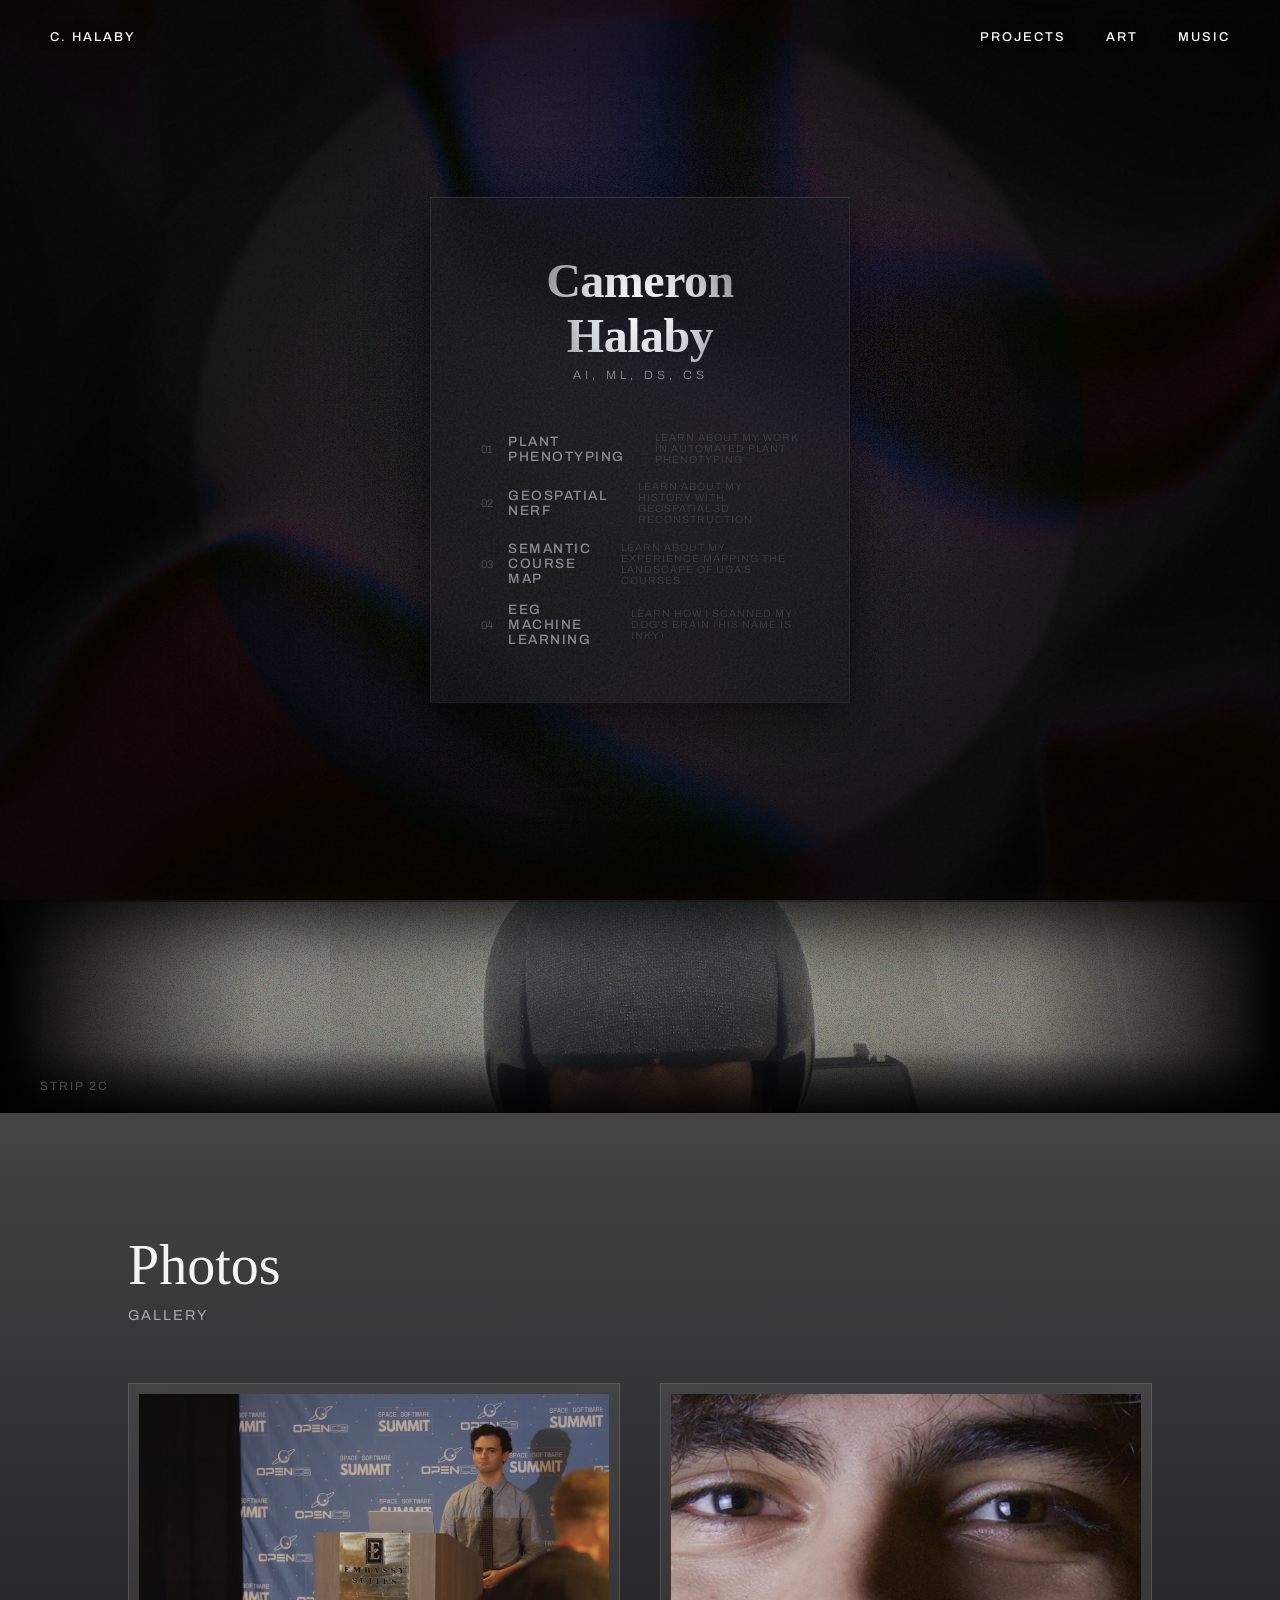
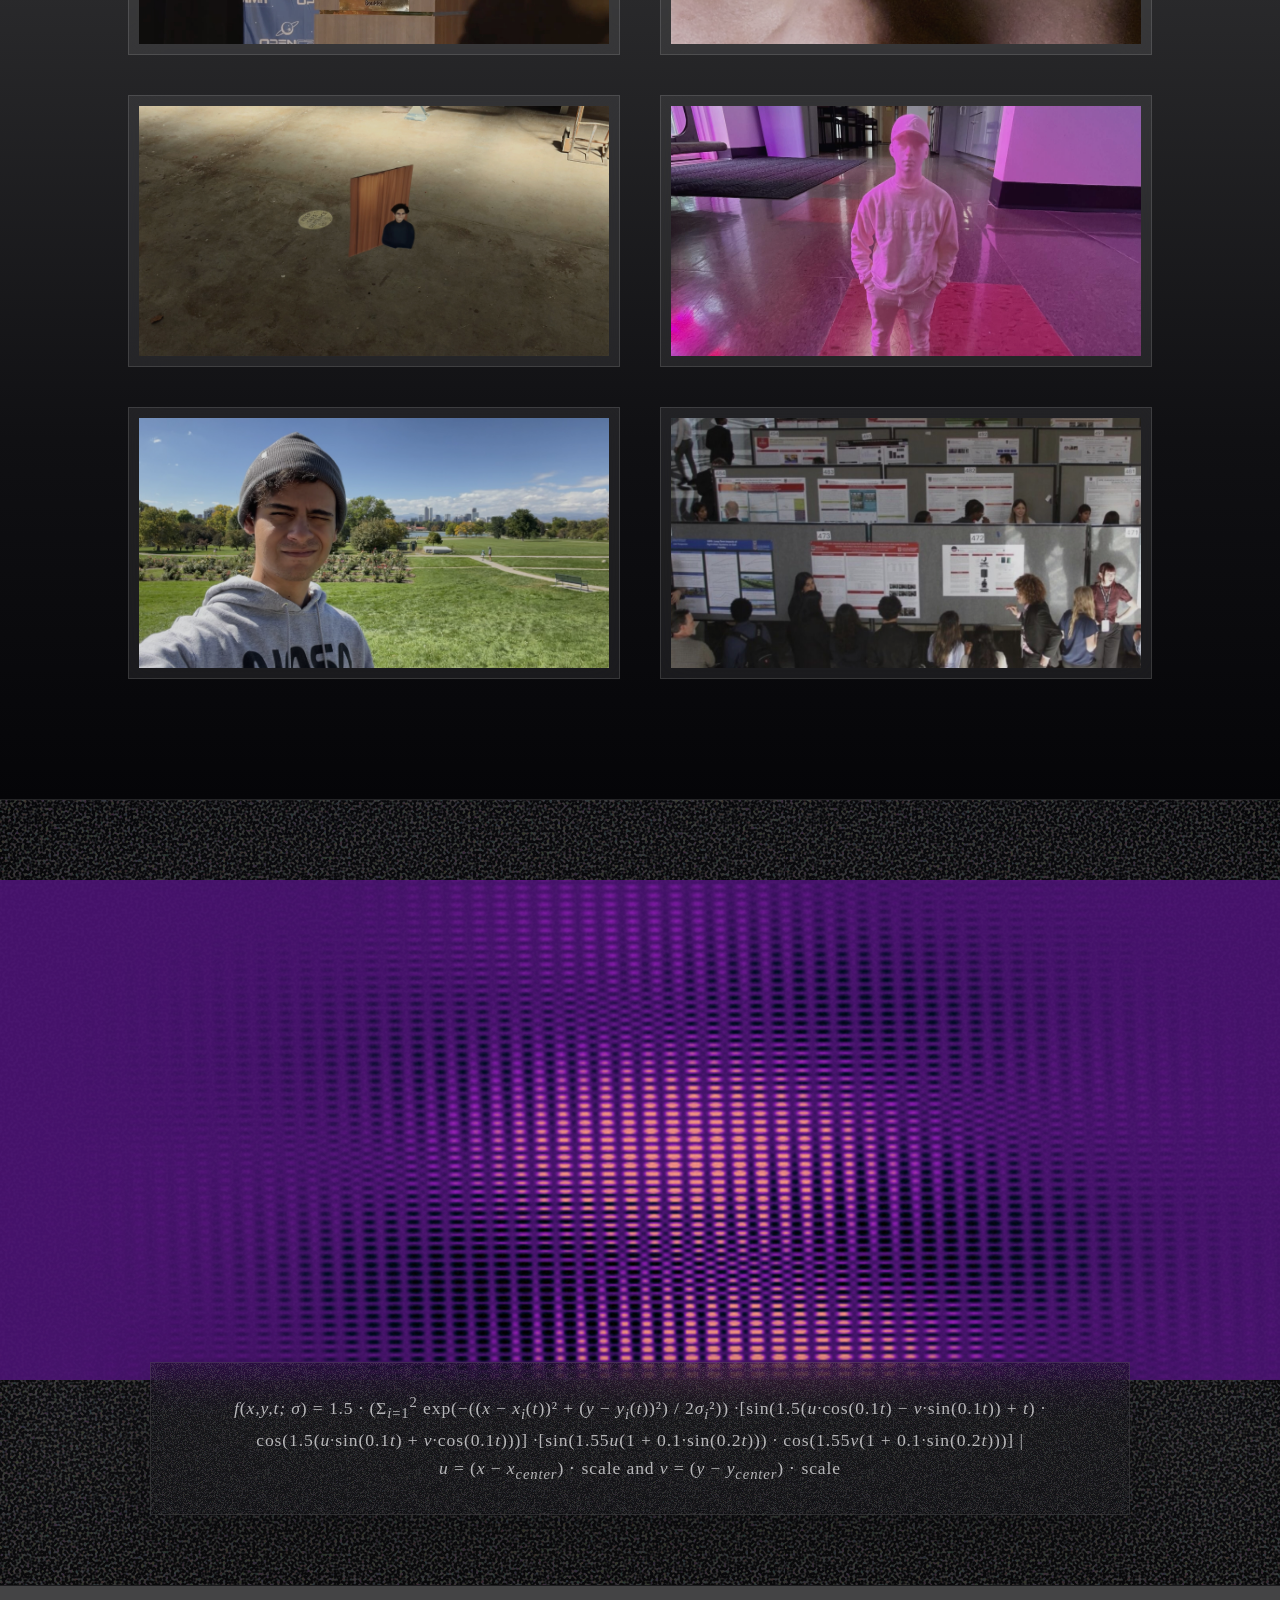
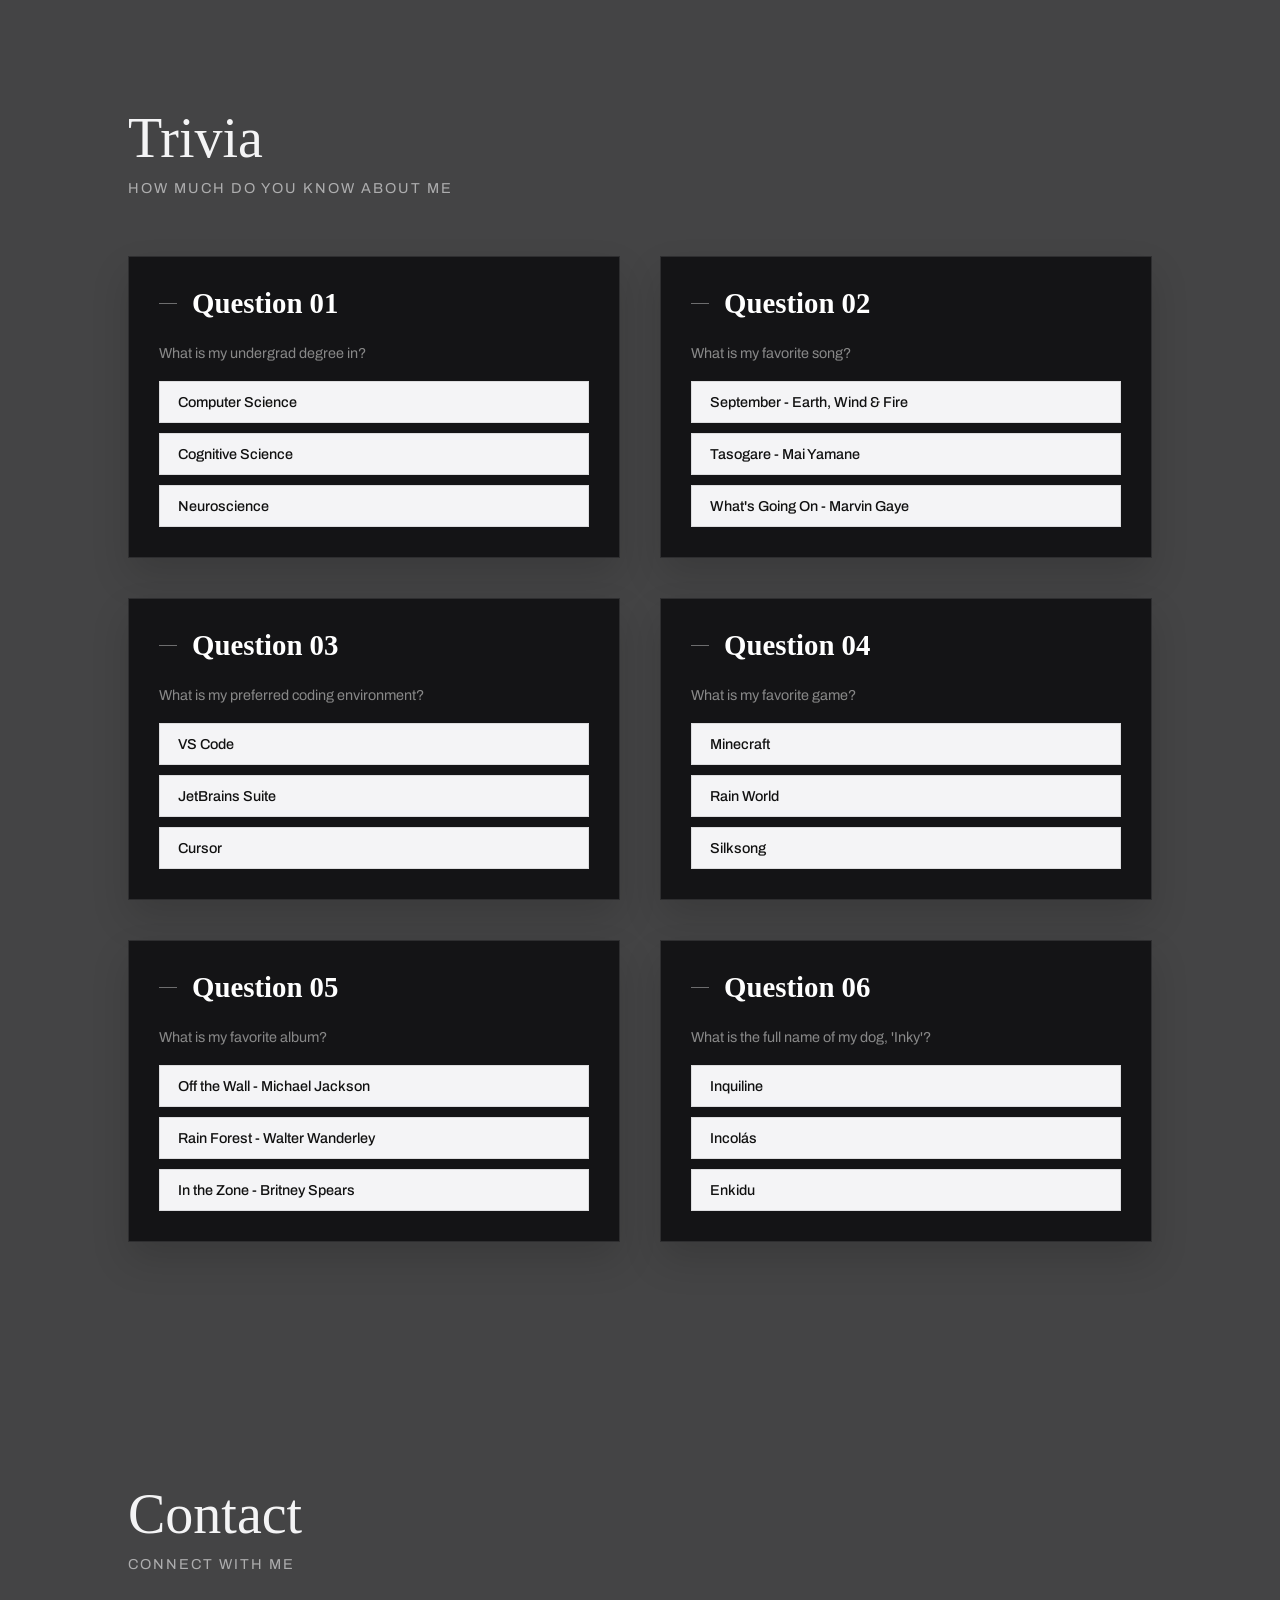
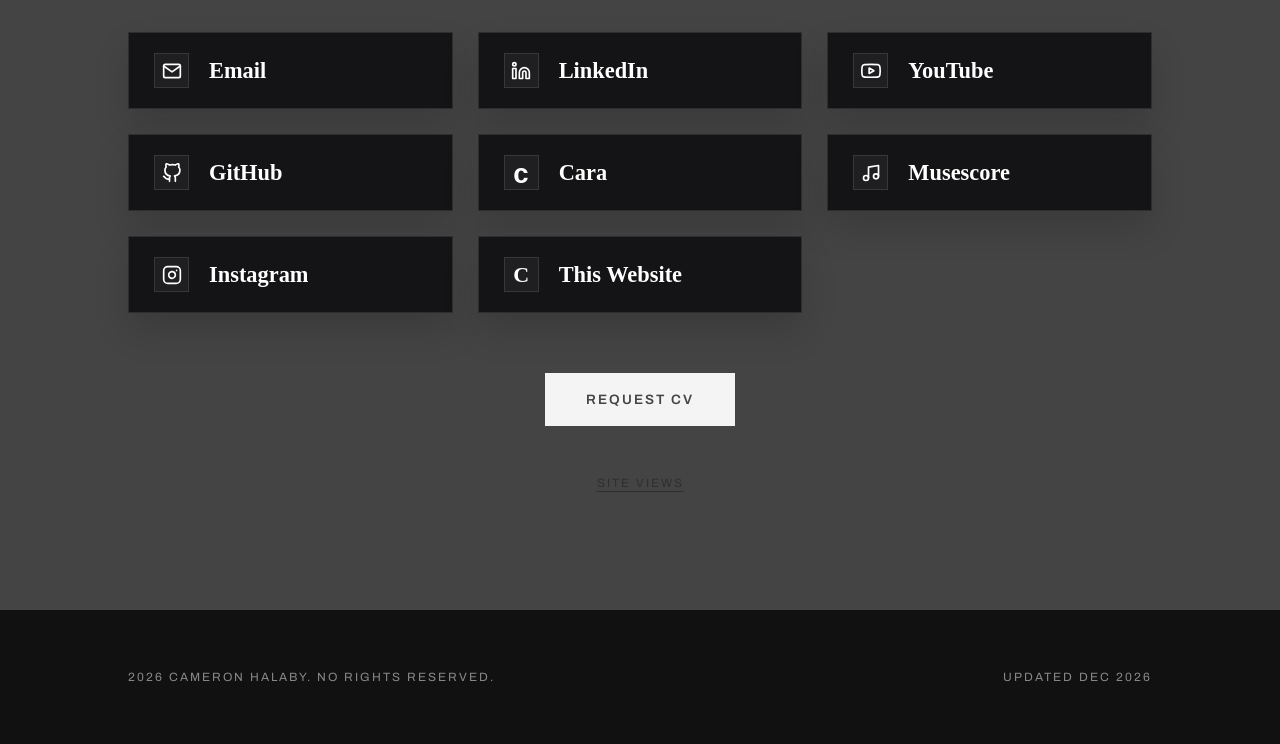
==== commit 99452f4c: "Update" ====
--- a/index.html
+++ b/index.html
@@ -503,62 +503,6 @@
         <!-- 1:6 FULL WIDTH IMAGE SLIDESHOW STRIP -->
         <section class="slideshow-section">
             <div class="slideshow-wrapper" id="image-slideshow">
-                <div class="slide active">
-                    <img src="./assets/strip1.jpg" alt="Slide 1">
-                    <div class="slide-caption">caterpillar</div>
-                </div>
-                <div class="slide">
-                    <img src="./assets/strip2.jpg" alt="Slide 2">
-                    <div class="slide-caption">tolantongo</div>
-                </div>
-                <div class="slide">
-                    <img src="./assets/strip2a.jpg" alt="Slide 2a">
-                    <div class="slide-caption">cameron_eeg</div>
-                </div>
-                <div class="slide">
-                    <img src="./assets/strip2b.jpg" alt="Slide 2b">
-                    <div class="slide-caption">inky_eeg</div>
-                </div>
-                <div class="slide">
-                    <img src="./assets/strip2c.jpg" alt="Slide 2c">
-                    <div class="slide-caption">cameron_fnirs</div>
-                </div>
-                <div class="slide">
-                    <img src="./assets/strip3.jpg" alt="Slide 3">
-                    <div class="slide-caption">Data Subsystems</div>
-                </div>
-                <div class="slide">
-                    <img src="./assets/strip4.jpg" alt="Slide 4">
-                    <div class="slide-caption">inky</div>
-                </div>
-                <div class="slide">
-                    <img src="./assets/strip5.jpg" alt="Slide 5">
-                    <div class="slide-caption">inky_convoluted</div>
-                </div>
-                <div class="slide">
-                    <img src="./assets/strip6.jpg" alt="Slide 6">
-                    <div class="slide-caption">cameron</div>
-                </div>
-                <div class="slide">
-                    <img src="./assets/strip7.jpg" alt="Slide 7">
-                    <div class="slide-caption">cameron_convoluted</div>
-                </div>
-                <div class="slide">
-                    <img src="./assets/strip8.jpg" alt="Slide 8">
-                    <div class="slide-caption">yucca</div>
-                </div>
-                <div class="slide">
-                    <img src="./assets/strip9.jpg" alt="Slide 9">
-                    <div class="slide-caption">orb weaver</div>
-                </div>
-                <div class="slide">
-                    <img src="./assets/strip9a.jpg" alt="Slide 9a">
-                    <div class="slide-caption">mini_me</div>
-                </div>
-                <div class="slide">
-                    <img src="./assets/strip10.jpg" alt="Slide 10">
-                    <div class="slide-caption">boulder</div>
-                </div>
             </div>
         </section>
 
@@ -569,44 +513,7 @@
                 <p class="section-subtitle">Gallery</p>
             </div>
             
-            <div class="card-grid">
-                <div class="obs-card photo-card" onclick="openLightbox('./assets/p1.jpg')">
-                    <div class="photo-wrapper">
-                        <div class="squiggle-left"></div><div class="squiggle-right"></div>
-                        <img src="./assets/p1.jpg" alt="Photo 1">
-                    </div>
-                </div>
-                <div class="obs-card photo-card" onclick="openLightbox('./assets/p2.jpg')">
-                    <div class="photo-wrapper">
-                        <div class="squiggle-left"></div><div class="squiggle-right"></div>
-                        <img src="./assets/p2.jpg" alt="Photo 2">
-                    </div>
-                </div>
-                <div class="obs-card photo-card" onclick="openLightbox('./assets/p3.jpg')">
-                    <div class="photo-wrapper">
-                        <div class="squiggle-left"></div><div class="squiggle-right"></div>
-                        <img src="./assets/p3.jpg" alt="Photo 3">
-                    </div>
-                </div>
-                <div class="obs-card photo-card" onclick="openLightbox('./assets/p4b.jpg')">
-                    <div class="photo-wrapper">
-                        <div class="squiggle-left"></div><div class="squiggle-right"></div>
-                        <img src="./assets/p4a.jpg" alt="Photo 4">
-                    </div>
-                </div>
-                <div class="obs-card photo-card" onclick="openLightbox('./assets/p5.jpg')">
-                    <div class="photo-wrapper">
-                        <div class="squiggle-left"></div><div class="squiggle-right"></div>
-                        <img src="./assets/p5.jpg" alt="Photo 5">
-                    </div>
-                </div>
-                <div class="obs-card photo-card" onclick="openLightbox('./assets/p6.jpg')">
-                    <div class="photo-wrapper">
-                        <div class="squiggle-left"></div><div class="squiggle-right"></div>
-                        <img src="./assets/p6.jpg" alt="Photo 6">
-                    </div>
-                </div>
-            </div>
+            <div class="card-grid" id="index-photo-grid"></div>
         </section>
 
         <!-- GENERATIVE ART SECTION -->
@@ -798,6 +705,7 @@
     </footer>
 
     <script src="./theme-toggle.js"></script>
+    <script src="./asset-catalog.js"></script>
     <script src="./liquid-lightbox.js"></script>
     <script>
         // --- 1. DYNAMIC TIME-OF-DAY THEME ---
@@ -832,20 +740,8 @@
         footerDate.innerText = `Updated ${months[dateObj.getMonth()]} ${dateObj.getFullYear()}`;
 
         // --- 3. BACKGROUND AUDIO PLAYER LOGIC WITH CROSSFADE & VOLUME ---
-        // Add your repository MP3 paths here:
-        const playlist = new Array(
-            { name: "Song 1", src: "./assets/song1.mp3" },
-            { name: "Song 2", src: "./assets/song2.mp3" },
-            { name: "Song 3", src: "./assets/song3.mp3" },
-            { name: "Song 4", src: "./assets/song4.mp3" },
-            { name: "Song 5", src: "./assets/song5.mp3" },
-            { name: "Song 6", src: "./assets/song6.mp3" },
-            { name: "Song 7", src: "./assets/song7.mp3" },
-            { name: "Song 8", src: "./assets/song8.mp3" },
-            { name: "Song 9", src: "./assets/song9.mp3" }
-        );
-        
-        let currentTrack = Math.floor(Math.random() * playlist.length);
+        const playlist = window.CameronAssets ? window.CameronAssets.songs() : [];
+        let currentTrack = playlist.length ? Math.floor(Math.random() * playlist.length) : 0;
         let hasStartedAudio = false;
         let isFadingOut = false;
         let isLoopingAudio = false;
@@ -861,7 +757,24 @@
         const audioPauseBtn = document.getElementById('audio-pause-btn');
         const audioMuteBtn = document.getElementById('audio-mute-btn');
         const audioLoopBtn = document.getElementById('audio-loop-btn');
-        trackNameUI.innerText = playlist.at(currentTrack).name;
+        trackNameUI.innerText = playlist.at(currentTrack)?.name || 'No Songs';
+
+        function refreshAudioPlaylist() {
+            if(!window.CameronAssets) return;
+            const nextPlaylist = window.CameronAssets.songs();
+            const currentSrc = playlist.at(currentTrack)?.src;
+            playlist.splice(0, playlist.length, ...nextPlaylist);
+            if(!playlist.length) {
+                currentTrack = 0;
+                trackNameUI.innerText = 'No Songs';
+                return;
+            }
+
+            const currentIndex = playlist.findIndex(track => track.src === currentSrc);
+            currentTrack = currentIndex >= 0 ? currentIndex : Math.min(currentTrack, playlist.length - 1);
+            trackNameUI.innerText = playlist.at(currentTrack).name;
+        }
+        if(window.CameronAssets) window.CameronAssets.ready.then(refreshAudioPlaylist);
 
         function syncAudioControls() {
             audioPauseBtn.innerText = audioObj.paused ? 'Play' : 'Pause';
@@ -877,6 +790,7 @@
         });
 
         function playTrack(index) {
+            if(!playlist.length) return;
             currentTrack = (index + playlist.length) % playlist.length;
             audioObj.src = playlist.at(currentTrack).src;
             trackNameUI.innerText = playlist.at(currentTrack).name;
@@ -906,12 +820,14 @@
         }
 
         function skipTrack(delta) {
+            if(!playlist.length) return;
             hasStartedAudio = true;
             clearInterval(fadeInterval);
             playTrack(currentTrack + delta);
         }
 
         function resumeTrack() {
+            if(!playlist.length) return;
             if(!audioObj.src) {
                 playTrack(currentTrack);
                 return;
@@ -998,13 +914,74 @@
 
 
         // --- 4. SLIDESHOW LOGIC ---
-        const slides = document.querySelectorAll('.slide');
+        let slideTimer = null;
         let currentSlide = 0;
-        setInterval(() => {
-            slides[currentSlide].classList.remove('active');
-            currentSlide = (currentSlide + 1) % slides.length;
-            slides[currentSlide].classList.add('active');
-        }, 8000); 
+        function renderStripSlides() {
+            const slideshow = document.getElementById('image-slideshow');
+            const stripImages = window.CameronAssets ? window.CameronAssets.stripImages() : [];
+            slideshow.innerHTML = '';
+            currentSlide = 0;
+            if(slideTimer) clearInterval(slideTimer);
+
+            stripImages.forEach((slide, index) => {
+                const slideEl = document.createElement('div');
+                slideEl.className = 'slide' + (index === 0 ? ' active' : '');
+
+                const img = document.createElement('img');
+                img.src = slide.src;
+                img.alt = 'Slide ' + (index + 1);
+
+                const caption = document.createElement('div');
+                caption.className = 'slide-caption';
+                caption.innerText = slide.caption;
+
+                slideEl.append(img, caption);
+                slideshow.appendChild(slideEl);
+            });
+
+            const slides = slideshow.querySelectorAll('.slide');
+            if(slides.length <= 1) return;
+            slideTimer = setInterval(() => {
+                slides[currentSlide].classList.remove('active');
+                currentSlide = (currentSlide + 1) % slides.length;
+                slides[currentSlide].classList.add('active');
+            }, 8000);
+        }
+
+        renderStripSlides();
+        if(window.CameronAssets) window.CameronAssets.ready.then(renderStripSlides);
+
+        function renderIndexPhotos() {
+            const grid = document.getElementById('index-photo-grid');
+            const photos = window.CameronAssets ? window.CameronAssets.indexPhotos() : [];
+            grid.innerHTML = '';
+
+            photos.forEach(photo => {
+                const card = document.createElement('div');
+                card.className = 'obs-card photo-card';
+
+                const wrapper = document.createElement('div');
+                wrapper.className = 'photo-wrapper';
+
+                const squiggleLeft = document.createElement('div');
+                squiggleLeft.className = 'squiggle-left';
+                const squiggleRight = document.createElement('div');
+                squiggleRight.className = 'squiggle-right';
+
+                const img = document.createElement('img');
+                img.src = photo.thumb;
+                img.alt = photo.alt;
+
+                wrapper.append(squiggleLeft, squiggleRight, img);
+                card.appendChild(wrapper);
+                card.addEventListener('click', () => openLightbox(photo.lightbox));
+                grid.appendChild(card);
+            });
+            attachEditorialTilt('#index-photo-grid .obs-card');
+        }
+
+        renderIndexPhotos();
+        if(window.CameronAssets) window.CameronAssets.ready.then(renderIndexPhotos);
 
         // --- 5. LIGHTBOX LOGIC ---
         function openLightbox(src) {
@@ -1058,6 +1035,8 @@
 
         function attachEditorialTilt(selector) {
             document.querySelectorAll(selector).forEach(c => {
+                if(c.dataset.tiltBound === 'true') return;
+                c.dataset.tiltBound = 'true';
                 c.addEventListener('mousemove', e => {
                     const r = c.getBoundingClientRect();
                     const x = e.clientX - r.left;
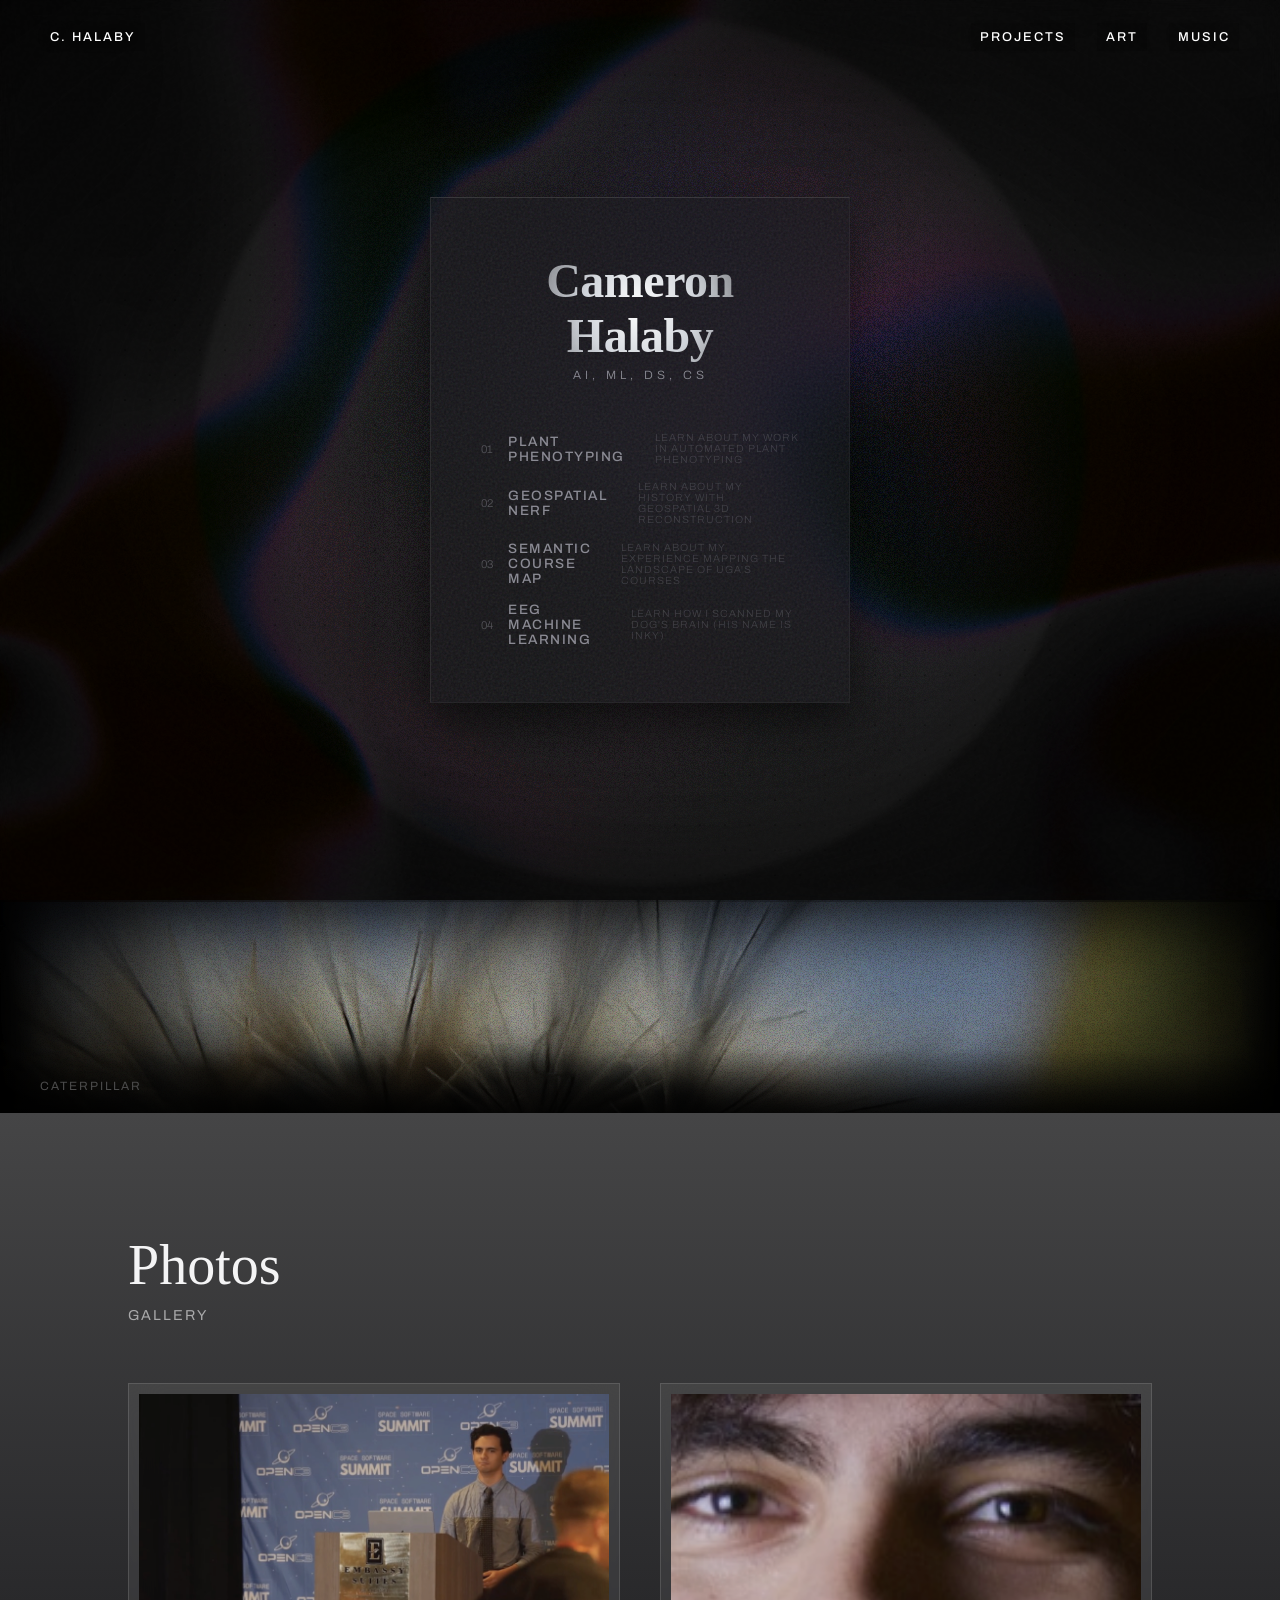
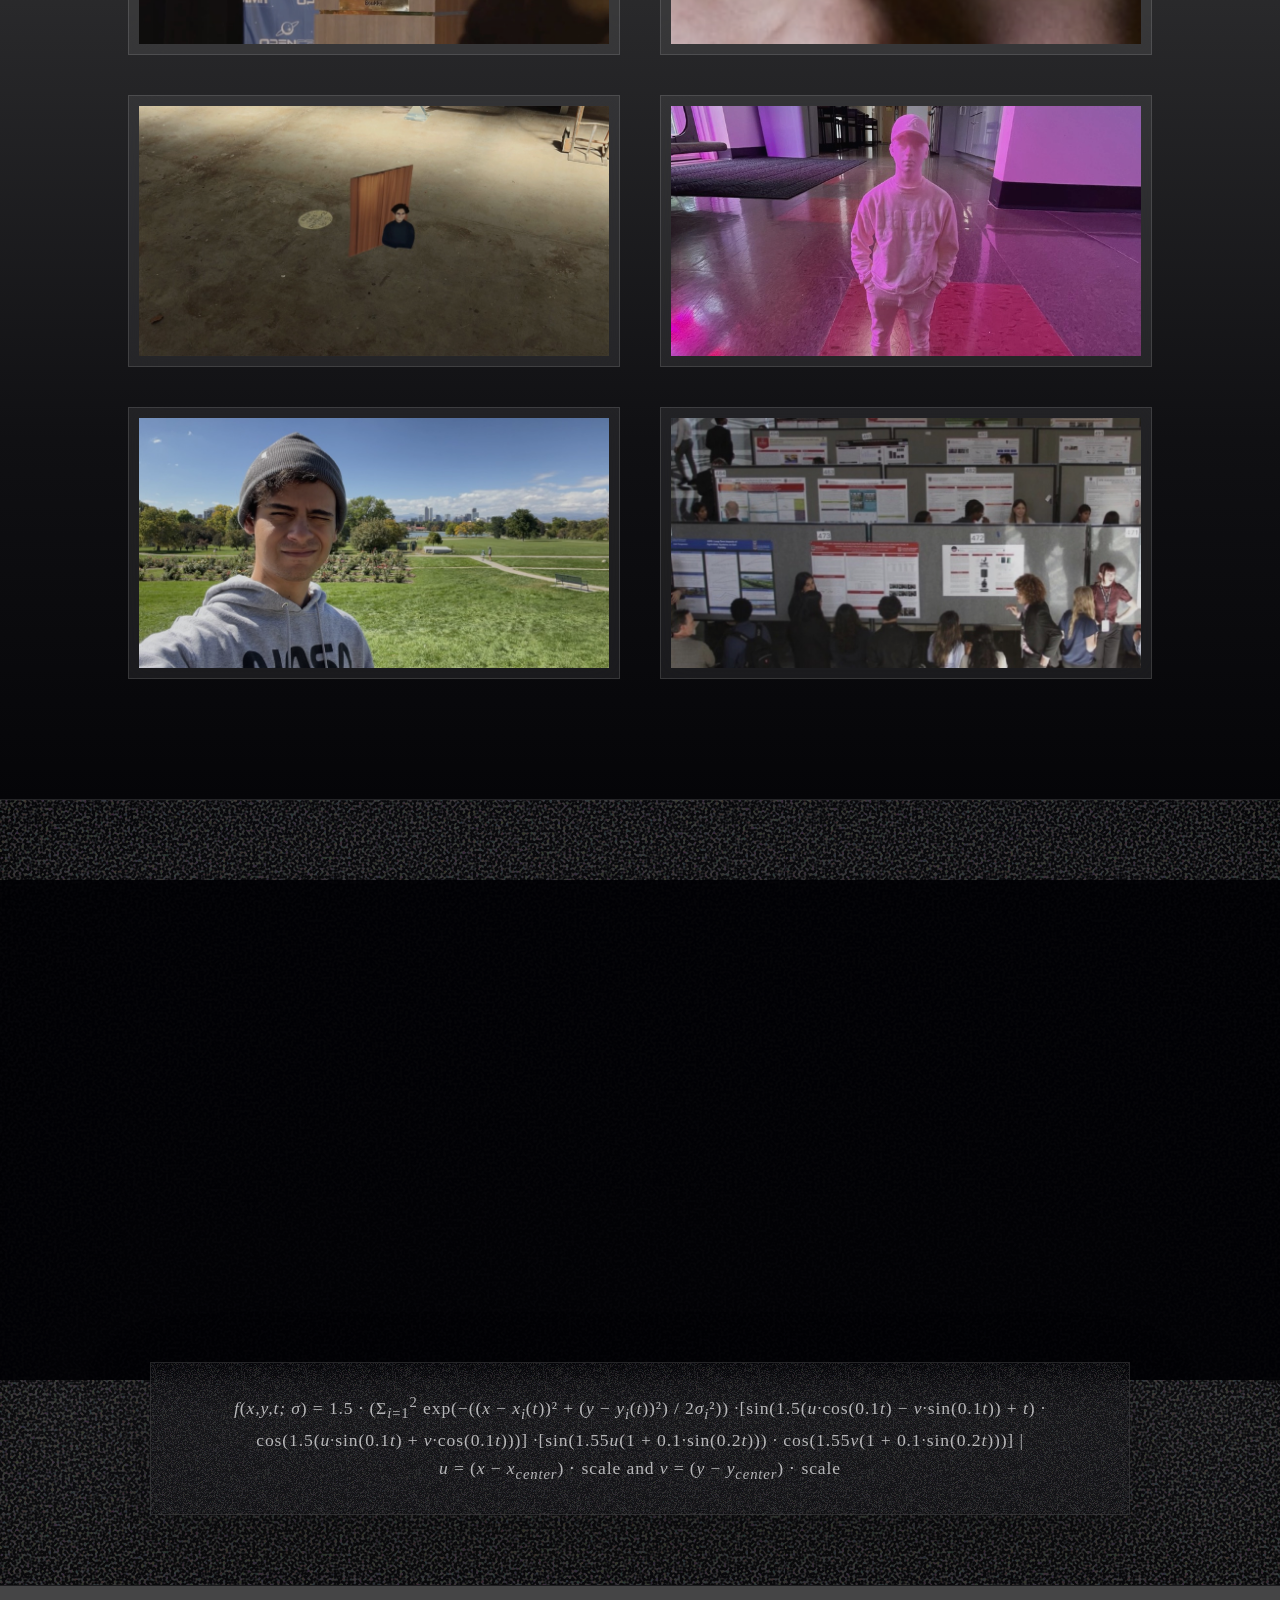
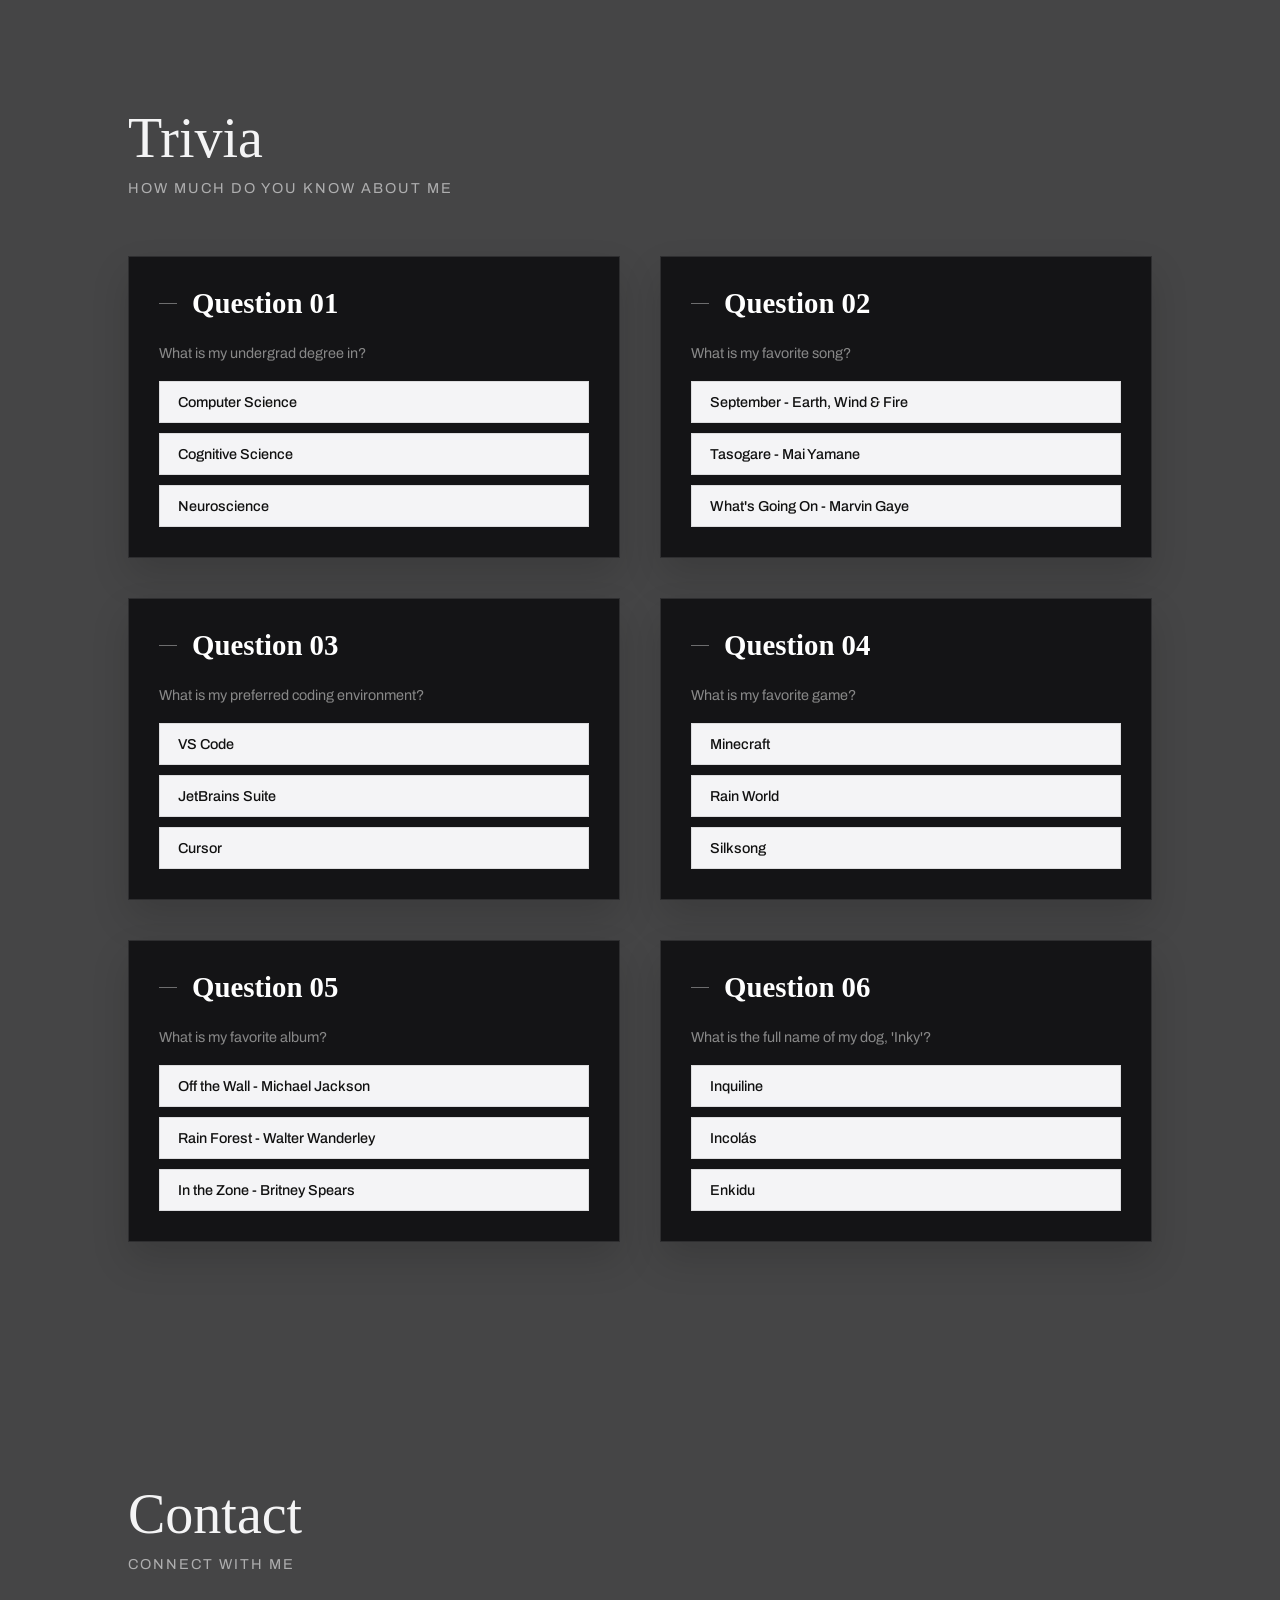
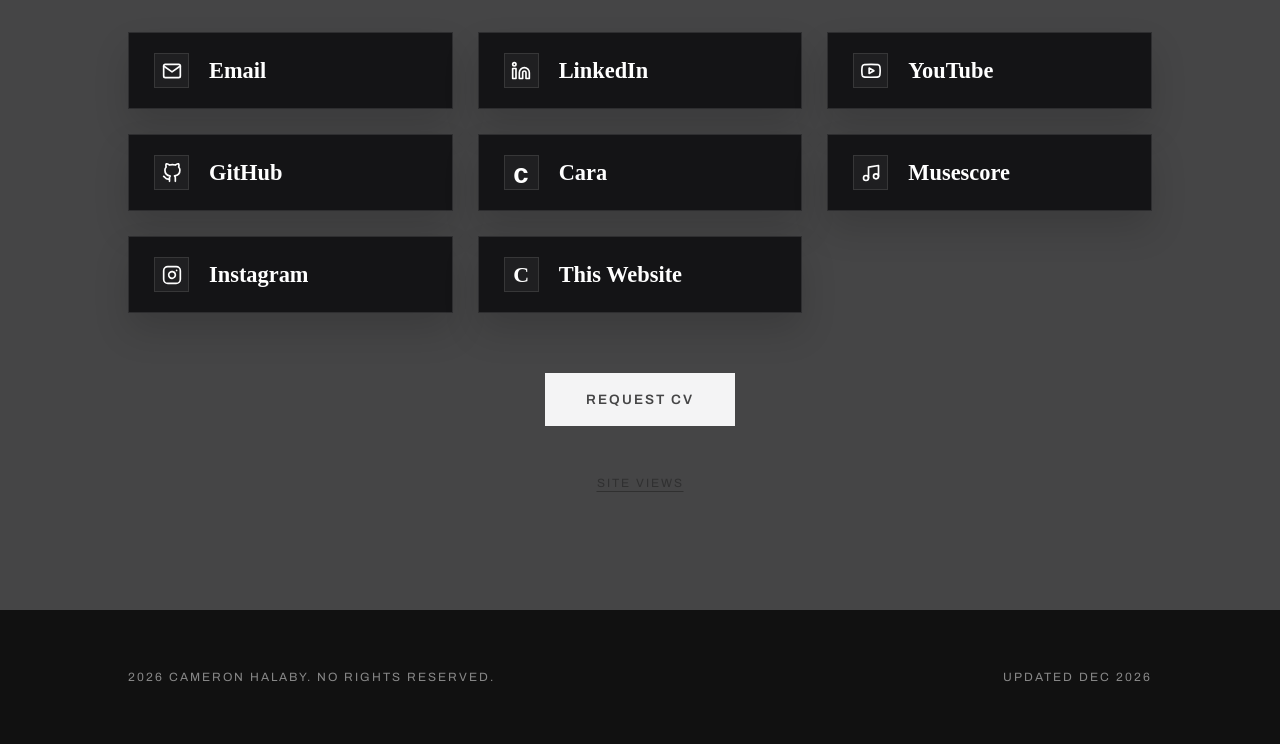
==== commit 3bff4fe1: "Optimize site rendering and image loading; add Song 12" ====
--- a/index.html
+++ b/index.html
@@ -704,9 +704,12 @@
         <p id="dynamic-date"></p>
     </footer>
 
+    <link rel="stylesheet" href="./site-performance.css?v=20261105">
+    <script src="./site-performance.js?v=20261105"></script>
+    <script src="./asset-previews.js"></script>
     <script src="./theme-toggle.js"></script>
-    <script src="./asset-catalog.js"></script>
-    <script src="./liquid-lightbox.js"></script>
+    <script src="./asset-catalog.js?v=20261105"></script>
+    <script src="./liquid-lightbox.js?v=20261105"></script>
     <script>
         // --- 1. DYNAMIC TIME-OF-DAY THEME ---
         function updateTheme() {
@@ -729,6 +732,7 @@
             document.documentElement.style.setProperty('--heading-color', 'rgb(' + headingR + ',' + headingG + ',' + headingB + ')');
             document.documentElement.style.setProperty('--hero-flow-opacity', (0.68 * intensity).toFixed(3));
             document.documentElement.style.setProperty('--hero-flow-grain-opacity', (0.08 * intensity).toFixed(3));
+            window.CameronPerformance.wake();
         }
         setInterval(updateTheme, 60000); // Check every minute
         updateTheme(); // Initial load
@@ -749,6 +753,7 @@
         const fadeDurationMs = 2000; // 2 seconds fade in/out
         
         const audioObj = new Audio();
+        audioObj.preload = 'none';
         const playerUI = document.getElementById('audio-player');
         const trackNameUI = document.getElementById('track-name');
         const bgVolSlider = document.getElementById('bg-vol-slider');
@@ -921,14 +926,15 @@
             const stripImages = window.CameronAssets ? window.CameronAssets.stripImages() : [];
             slideshow.innerHTML = '';
             currentSlide = 0;
-            if(slideTimer) clearInterval(slideTimer);
+            if(slideTimer) slideTimer.stop();
 
             stripImages.forEach((slide, index) => {
                 const slideEl = document.createElement('div');
                 slideEl.className = 'slide' + (index === 0 ? ' active' : '');
 
                 const img = document.createElement('img');
-                img.src = slide.src;
+                img.dataset.src = slide.src;
+                if (index === 0) window.CameronAssets.displayImage(img, slide.src);
                 img.alt = 'Slide ' + (index + 1);
 
                 const caption = document.createElement('div');
@@ -941,15 +947,28 @@
 
             const slides = slideshow.querySelectorAll('.slide');
             if(slides.length <= 1) return;
-            slideTimer = setInterval(() => {
+            let elapsed = 0;
+            let fadingSlide = null;
+            slideTimer = window.CameronPerformance.animate(slideshow, (now, delta) => {
+                elapsed += delta;
+                if (fadingSlide && elapsed > 2.5) {
+                    fadingSlide.querySelector('img').removeAttribute('src');
+                    fadingSlide = null;
+                }
+                const nextIndex = (currentSlide + 1) % slides.length;
+                const nextImage = slides[nextIndex].querySelector('img');
+                if (elapsed > 6 && !nextImage.getAttribute('src')) window.CameronAssets.displayImage(nextImage, nextImage.dataset.src, { eager: true });
+                if (elapsed < 8) return;
+                if (!nextImage.complete) return;
+                elapsed = 0;
+                fadingSlide = slides[currentSlide];
                 slides[currentSlide].classList.remove('active');
-                currentSlide = (currentSlide + 1) % slides.length;
+                currentSlide = nextIndex;
                 slides[currentSlide].classList.add('active');
-            }, 8000);
+            }, { fps: 15 });
         }
 
         renderStripSlides();
-        if(window.CameronAssets) window.CameronAssets.ready.then(renderStripSlides);
 
         function renderIndexPhotos() {
             const grid = document.getElementById('index-photo-grid');
@@ -969,7 +988,7 @@
                 squiggleRight.className = 'squiggle-right';
 
                 const img = document.createElement('img');
-                img.src = photo.thumb;
+                window.CameronAssets.displayImage(img, photo.thumb);
                 img.alt = photo.alt;
 
                 wrapper.append(squiggleLeft, squiggleRight, img);
@@ -981,7 +1000,6 @@
         }
 
         renderIndexPhotos();
-        if(window.CameronAssets) window.CameronAssets.ready.then(renderIndexPhotos);
 
         // --- 5. LIGHTBOX LOGIC ---
         function openLightbox(src) {
@@ -990,6 +1008,7 @@
         }
         function closeLightbox() {
             document.getElementById('lightbox').classList.remove('active');
+            document.getElementById('lightbox-img').removeAttribute('src');
         }
 
         // --- 6. QUIZ LOGIC (UPDATED: Only highlights guessed option) ---
@@ -1251,7 +1270,7 @@
             let flowDpr = 1;
 
             function resizeFlowCanvas() {
-                flowDpr = Math.min(window.devicePixelRatio || 1, 2);
+                flowDpr = window.CameronPerformance.pixelRatio(flowCanvas);
                 const width = Math.max(1, Math.floor(flowCanvas.clientWidth * flowDpr));
                 const height = Math.max(1, Math.floor(flowCanvas.clientHeight * flowDpr));
 
@@ -1263,8 +1282,6 @@
             }
 
             function drawFlowGradient(now) {
-                resizeFlowCanvas();
-
                 const overflowX = (flowCanvas.clientWidth - heroSection.clientWidth) / 2;
                 const overflowY = (flowCanvas.clientHeight - heroSection.clientHeight) / 2;
                 const mouseX = (heroMX + overflowX) * flowDpr;
@@ -1282,10 +1299,12 @@
                 gl.uniform1f(timeLocation, time);
                 gl.drawArrays(gl.TRIANGLES, 0, 3);
 
-                requestAnimationFrame(drawFlowGradient);
-            }
-
-            requestAnimationFrame(drawFlowGradient);
+            }
+
+            window.CameronPerformance.watchSize(flowCanvas, resizeFlowCanvas);
+            window.CameronPerformance.animate(heroSection, drawFlowGradient, {
+                enabled: () => !window.CameronTheme || window.CameronTheme.getIntensity() > 0.01
+            });
         }
 
         initHeroFlowGradient();
@@ -1302,50 +1321,72 @@
             pCtx.clearRect(0,0,pCanvas.width,pCanvas.height); pCtx.fillStyle = '#000';
             parts.forEach(p => {
                 const dx = heroMX - p.x, dy = heroMY - p.y, d = Math.sqrt(dx*dx + dy*dy);
-                if (d < 120) { p.vx -= (dx/d) * (120-d)/120 * 20; p.vy -= (dy/d) * (120-d)/120 * 20; }
+                if (d > 0 && d < 120) { p.vx -= (dx/d) * (120-d)/120 * 20; p.vy -= (dy/d) * (120-d)/120 * 20; }
                 else { p.vx += (p.bx - p.x)/10; p.vy += (p.by - p.y)/10; }
                 p.vx *= 0.9; p.vy *= 0.9; p.x += p.vx; p.y += p.vy;
                 pCtx.beginPath(); pCtx.arc(p.x, p.y, 0.6, 0, Math.PI*2); pCtx.fill();
             });
-            requestAnimationFrame(animP);
         };
-        initP(); animP(); window.addEventListener('resize', initP);
+        initP(); window.addEventListener('resize', initP);
+        window.CameronPerformance.animate(heroSection, animP, { fps: 60 });
 
         // --- 10. GENERATIVE ART LOGIC ---
         const aCanv = document.getElementById('function-art-canvas'), aCtx = aCanv.getContext('2d');
         let t = 0;
-        const resArt = () => { aCanv.width = aCanv.clientWidth / 2; aCanv.height = aCanv.clientHeight / 2; };
+        let artPixels;
+        let artX, artY, gaussian1X, gaussian2X, waveX, waveY;
+        const resArt = () => {
+            aCanv.width = aCanv.clientWidth / 2; aCanv.height = aCanv.clientHeight / 2;
+            artPixels = aCtx.createImageData(aCanv.width, aCanv.height);
+            artX = Float32Array.from({ length: aCanv.width }, (_, x) => (x - aCanv.width / 2) / aCanv.width * 120);
+            artY = Float32Array.from({ length: aCanv.height }, (_, y) => (y - aCanv.height / 2) / aCanv.height * 120);
+            gaussian1X = new Float32Array(aCanv.width);
+            gaussian2X = new Float32Array(aCanv.width);
+            waveX = new Float32Array(aCanv.width);
+            waveY = new Float32Array(aCanv.height);
+        };
         resArt(); window.addEventListener('resize', resArt);
 
-        const lerpC = (v) => {
-            const n = (v + 1) / 2;
-            if (n < 0.3) { const f = n / 0.3; return[0, 10 * f, 40 * f]; }
-            else if (n < 0.7) { const f = (n - 0.3) / 0.4; return[150 * f, 10 + 20 * f, 40 + 150 * f]; }
-            else { const f = (n - 0.7) / 0.3; return[150 + 105 * f, 30 + 120 * f, 190 - 50 * f]; }
-        };
-
-        const drawA = () => {
-            t += 0.012;
-            const w = aCanv.width, h = aCanv.height, iD = aCtx.createImageData(w, h), dat = iD.data;
+        const drawA = (now, delta) => {
+            t += delta * 0.72;
+            const w = aCanv.width, h = aCanv.height, dat = artPixels.data;
             const g1x = w/2 + Math.sin(t*0.6)*w*0.3, g1y = h/2 + Math.cos(t*0.5)*h*0.3;
             const g2x = w/2 + Math.sin(t*0.4)*w*0.4, g2y = h/2 + Math.cos(t*0.7)*h*0.4;
-
+            const cosAngle = Math.cos(t * 0.1), sinAngle = Math.sin(t * 0.1);
+            const scale = 1.55 * (1 + Math.sin(t * 0.2) * 0.1);
+            for (let x = 0; x < w; x++) {
+                gaussian1X[x] = Math.exp(-((x - g1x) ** 2) / 15000);
+                gaussian2X[x] = Math.exp(-((x - g2x) ** 2) / 25000);
+                waveX[x] = Math.sin(artX[x] * scale);
+            }
+            for (let y = 0; y < h; y++) waveY[y] = Math.cos(artY[y] * scale);
             for (let y = 0; y < h; y++) {
+                const gy1 = Math.exp(-((y - g1y) ** 2) / 15000);
+                const gy2 = Math.exp(-((y - g2y) ** 2) / 25000);
                 for (let x = 0; x < w; x++) {
                     const idx = (y * w + x) * 4;
-                    const u = (x - w/2) / w * 120, v = (y - h/2) / h * 120;
-                    const ang = t * 0.1, ur = u * Math.cos(ang) - v * Math.sin(ang), vr = u * Math.sin(ang) + v * Math.cos(ang);
+                    const u = artX[x], v = artY[y];
+                    const ur = u * cosAngle - v * sinAngle, vr = u * sinAngle + v * cosAngle;
                     const l1 = Math.sin(ur * 1.5 + t) * Math.cos(vr * 1.5);
-                    const sc = 1 + Math.sin(t * 0.2) * 0.1, l2 = Math.sin(u * 1.55 * sc) * Math.cos(v * 1.55 * sc);
-                    const d1 = Math.exp(-(Math.pow(x-g1x,2) + Math.pow(y-g1y,2))/15000), d2 = Math.exp(-(Math.pow(x-g2x,2) + Math.pow(y-g2y,2))/25000);
-                    const rgb = lerpC(Math.max(-1, Math.min(1, l1 * l2 * (d1 + d2) * 1.5)));
-                    dat[idx] = rgb[0]; dat[idx+1] = rgb[1]; dat[idx+2] = rgb[2]; dat[idx+3] = 255;
+                    const l2 = waveX[x] * waveY[y];
+                    const d1 = gaussian1X[x] * gy1, d2 = gaussian2X[x] * gy2;
+                    const n = (Math.max(-1, Math.min(1, l1 * l2 * (d1 + d2) * 1.5)) + 1) / 2;
+                    if (n < 0.3) {
+                        const f = n / 0.3;
+                        dat[idx] = 0; dat[idx+1] = 10*f; dat[idx+2] = 40*f;
+                    } else if (n < 0.7) {
+                        const f = (n - 0.3) / 0.4;
+                        dat[idx] = 150*f; dat[idx+1] = 10+20*f; dat[idx+2] = 40+150*f;
+                    } else {
+                        const f = (n - 0.7) / 0.3;
+                        dat[idx] = 150+105*f; dat[idx+1] = 30+120*f; dat[idx+2] = 190-50*f;
+                    }
+                    dat[idx+3] = 255;
                 }
             }
-            aCtx.putImageData(iD, 0, 0);
-            requestAnimationFrame(drawA);
+            aCtx.putImageData(artPixels, 0, 0);
         };
-        drawA();
+        window.CameronPerformance.animate(aCanv, drawA, { fps: 24 });
 
         // --- 11. SITE VIEWS TOGGLE LOGIC ---
         const toggleBtn = document.getElementById('toggle-visitors-btn');
@@ -1474,10 +1515,9 @@
             lastUserX = heroMX;
             lastUserY = heroMY;
 
-            requestAnimationFrame(updateObserver);
         }
         
-        requestAnimationFrame(updateObserver);
+        window.CameronPerformance.animate(heroSection, updateObserver, { fps: 60 });
         
     </script>
 </body>
--- a/site-performance.css
+++ b/site-performance.css
@@ -0,0 +1,9 @@
+.effects-hidden *, .effects-hidden *::before, .effects-hidden *::after,
+.effects-offscreen, .effects-offscreen *, .effects-offscreen::before, .effects-offscreen::after {
+    animation-play-state: paused !important;
+}
+
+.liquid-glass-lens:not(.is-visible) {
+    visibility: hidden;
+    animation-play-state: paused;
+}
